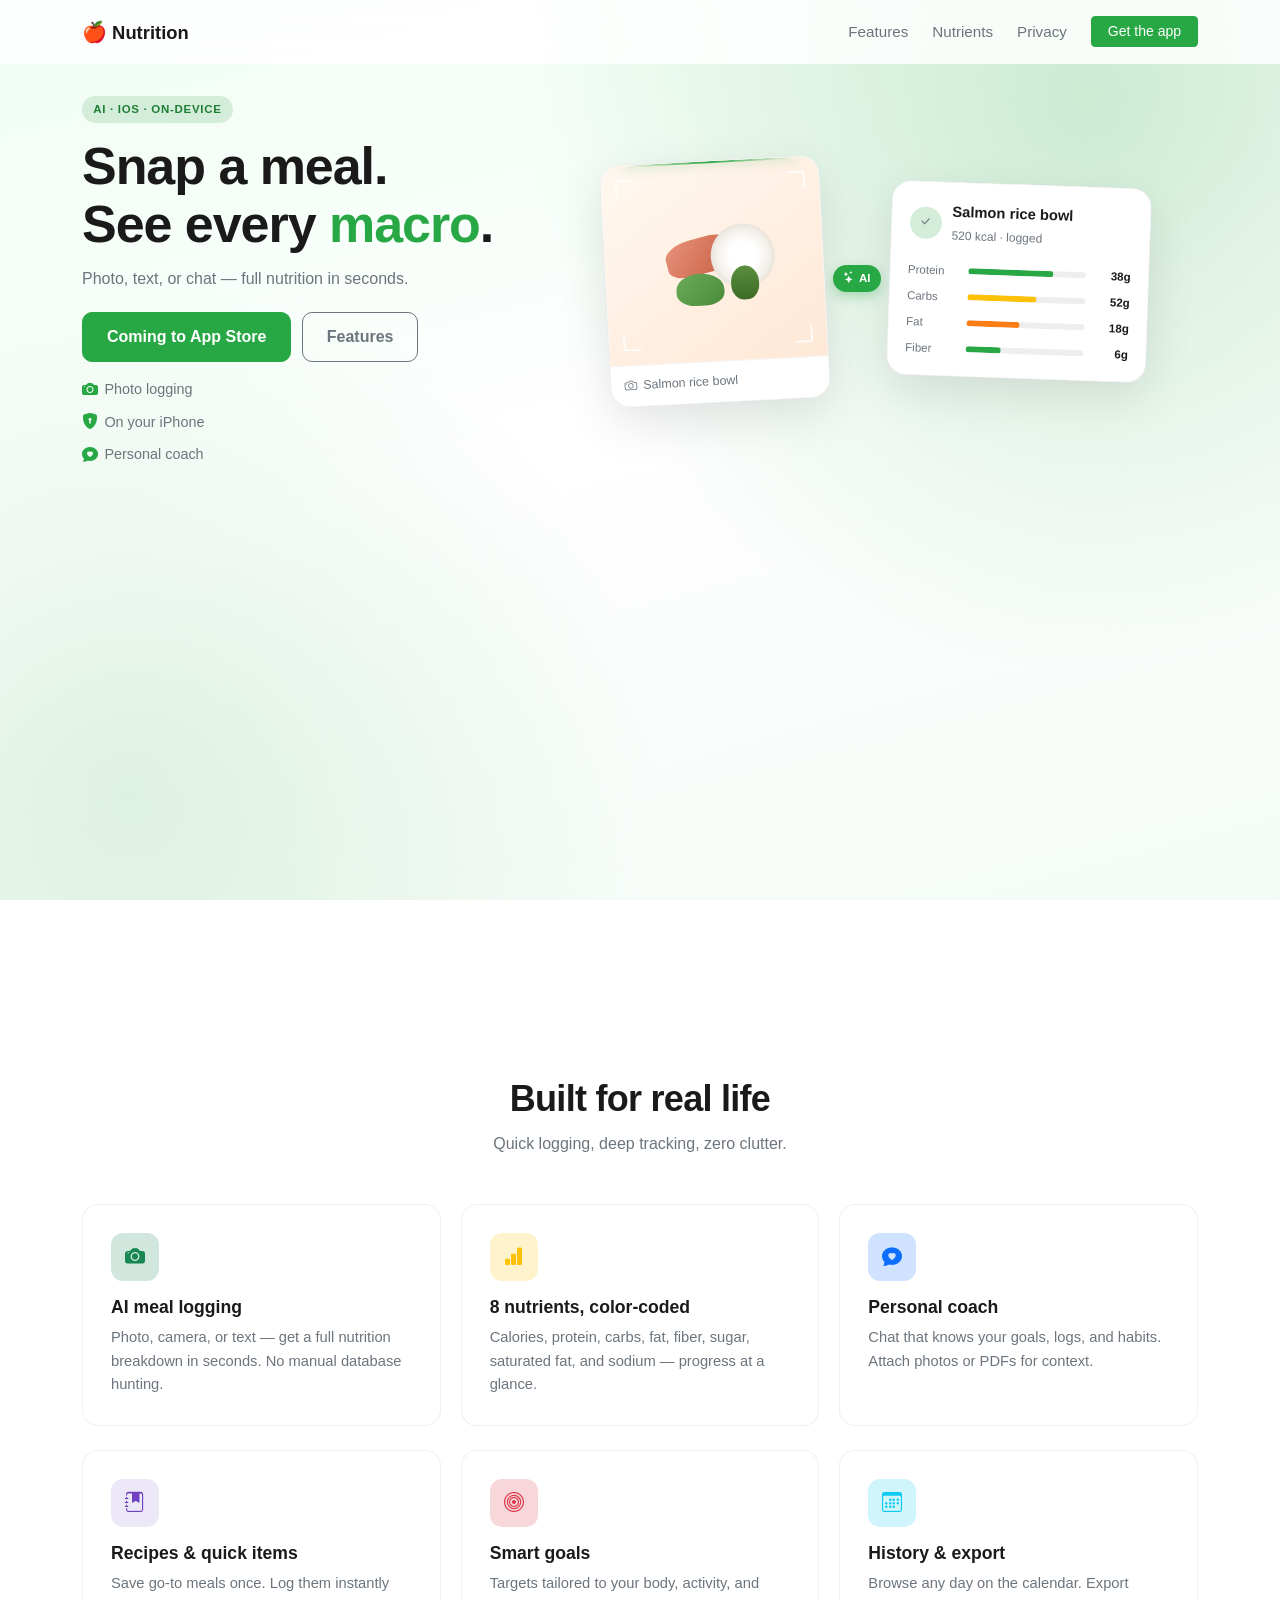
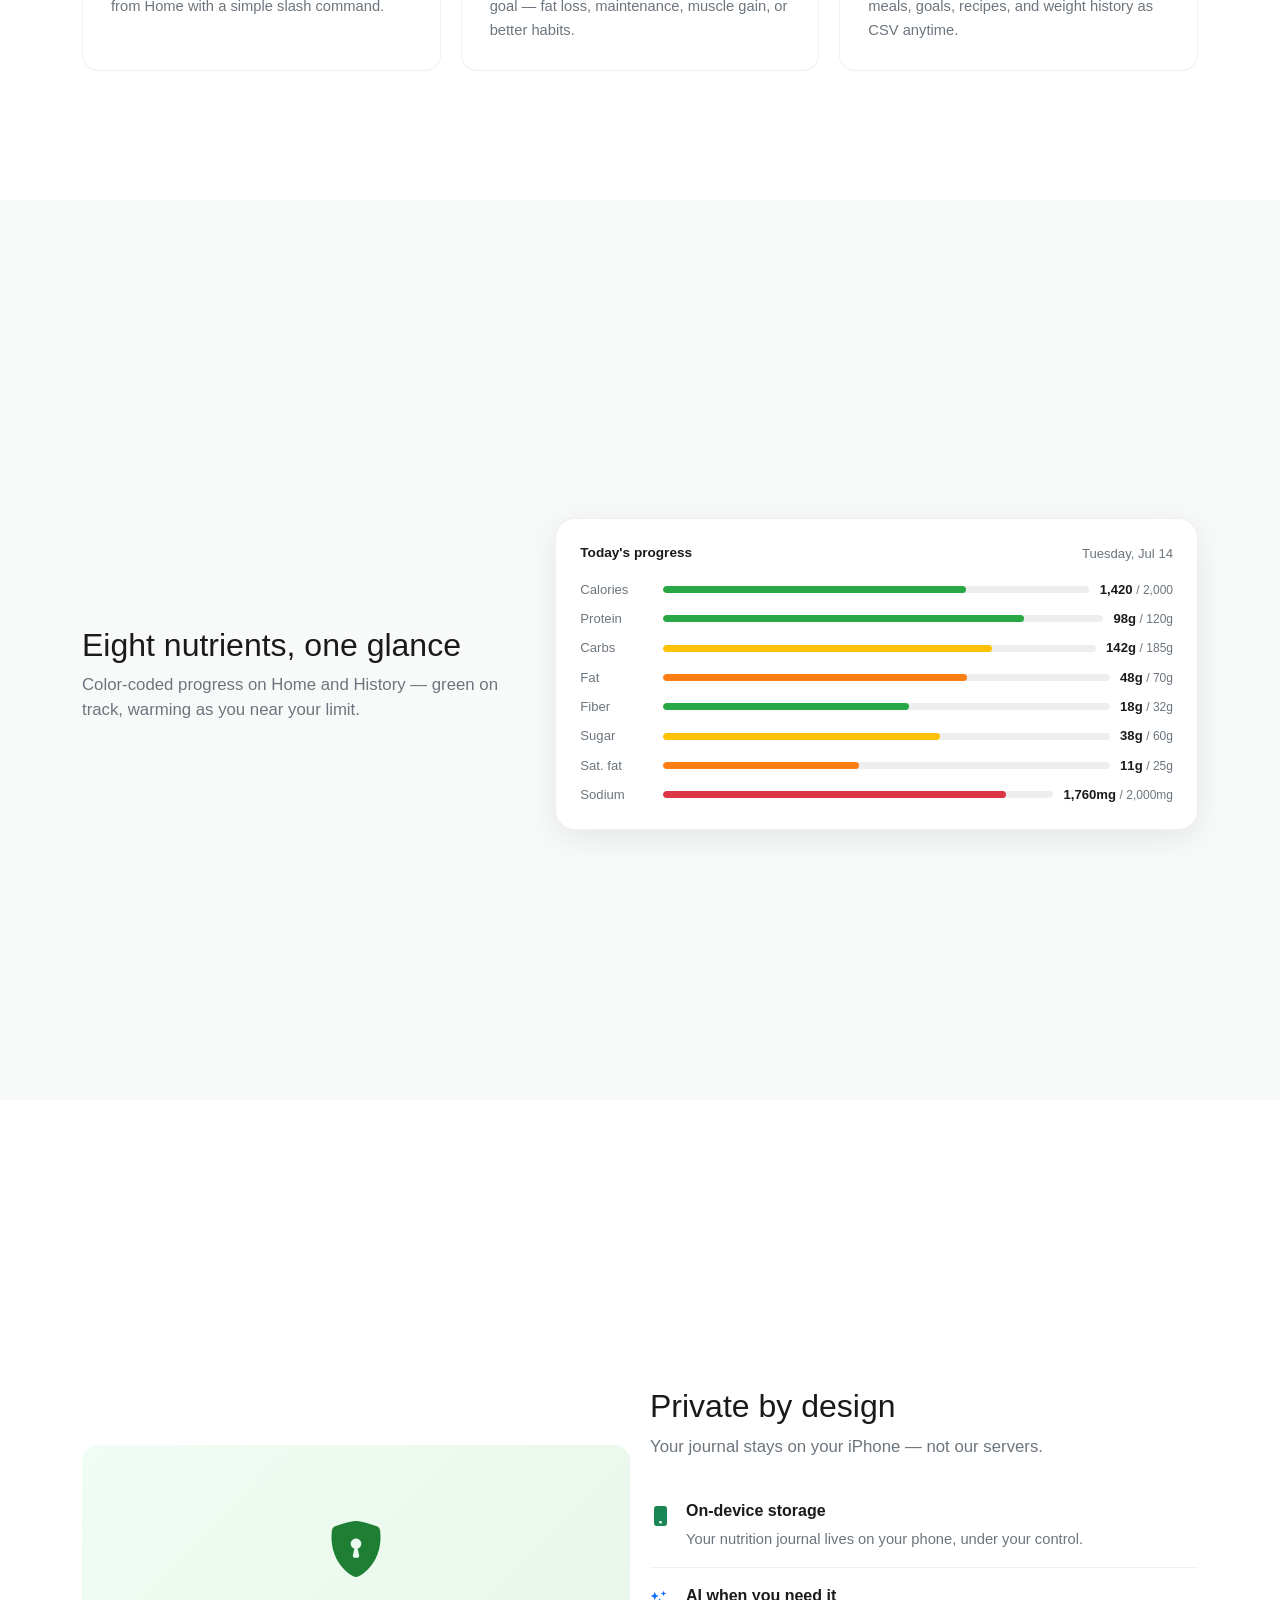
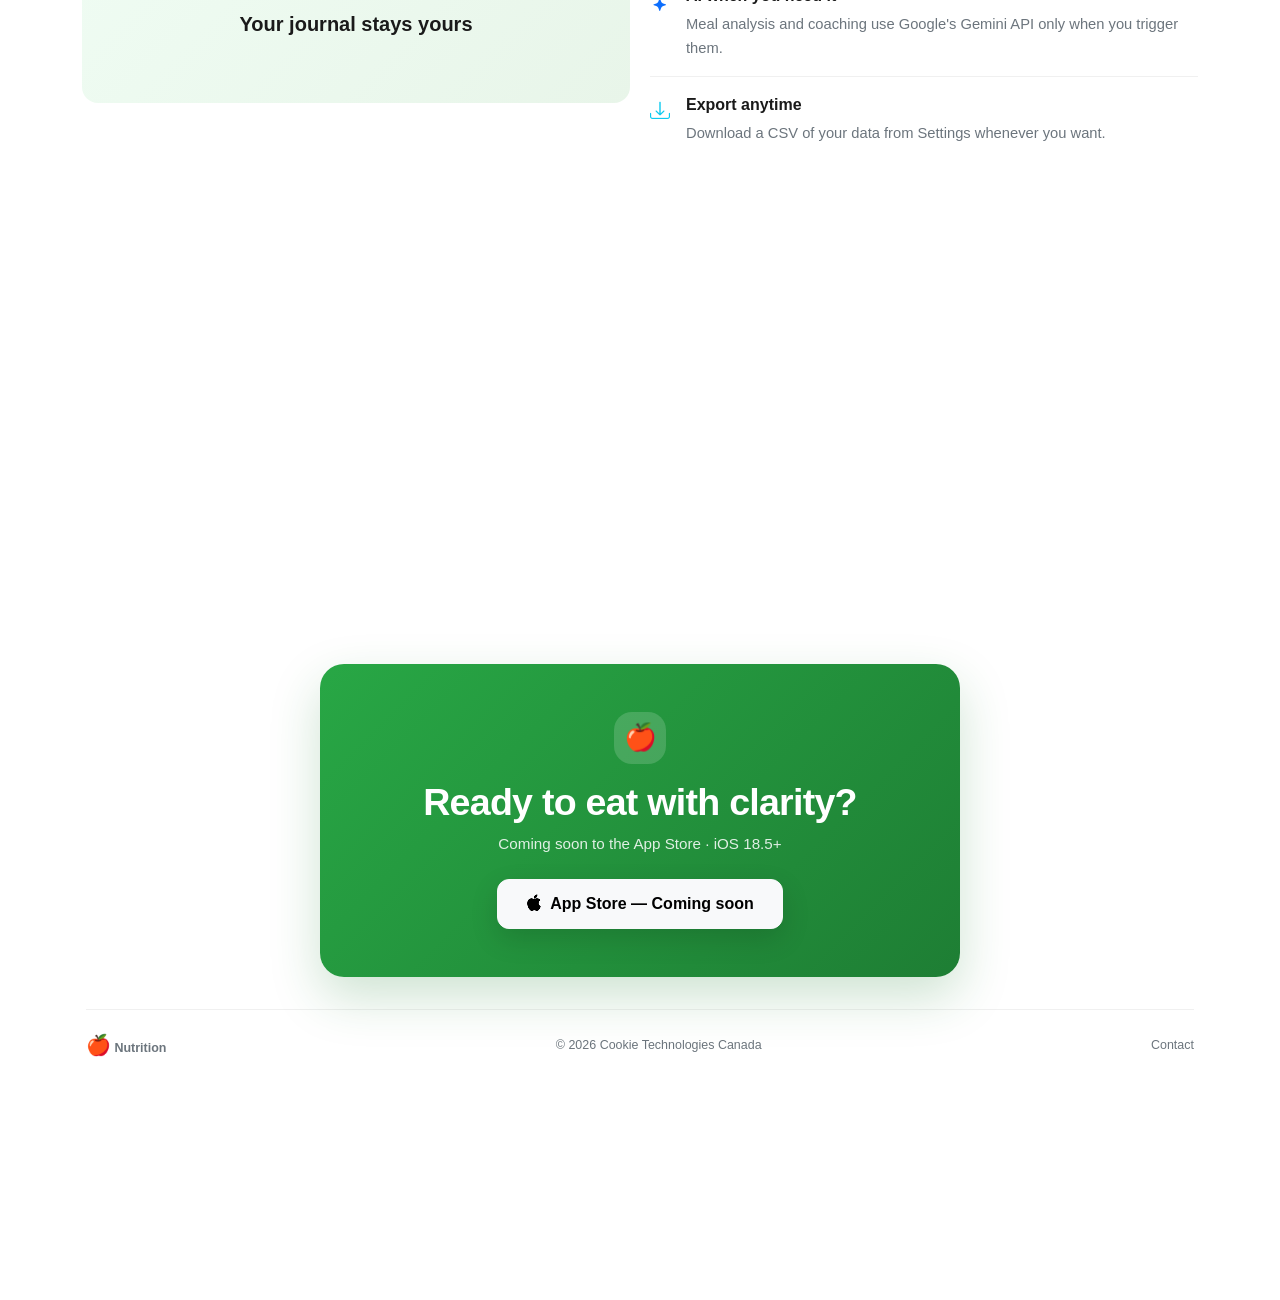
==== index.html @ 5499f4d5 "Full-screen CTA and richer mobile hero preview - End section fills entire viewport with green gradie" ====
<!DOCTYPE html>
<html lang="en">
<head>
  <meta charset="UTF-8">
  <meta name="viewport" content="width=device-width, initial-scale=1.0">
  <meta name="description" content="Nutrition — AI-powered meal logging, smart goals, and a personal coach. Track 8 nutrients. Your data stays on your device.">
  <title>Nutrition — Log smarter. Hit your targets.</title>
  <link href="https://cdn.jsdelivr.net/npm/bootstrap@5.3.3/dist/css/bootstrap.min.css" rel="stylesheet" integrity="sha384-QWTKZyjpPEjISv5WaRU9OFeRpok6YctnYmDr5pNlyT2bRjXh0JMhjY6hW+ALEwIH" crossorigin="anonymous">
  <link href="https://cdn.jsdelivr.net/npm/bootstrap-icons@1.11.3/font/bootstrap-icons.min.css" rel="stylesheet">
  <link rel="stylesheet" href="css/style.css">
</head>
<body>

  <!-- Navbar -->
  <nav class="navbar navbar-expand-lg fixed-top" id="mainNav">
    <div class="container">
      <a class="navbar-brand fw-bold" href="#">
        <span class="brand-icon">🍎</span> Nutrition
      </a>
      <button class="navbar-toggler border-0" type="button" data-bs-toggle="collapse" data-bs-target="#navMenu" aria-controls="navMenu" aria-expanded="false" aria-label="Toggle navigation">
        <span class="navbar-toggler-icon"></span>
      </button>
      <div class="collapse navbar-collapse" id="navMenu">
        <ul class="navbar-nav ms-auto align-items-lg-center gap-lg-2">
          <li class="nav-item"><a class="nav-link" href="#features">Features</a></li>
          <li class="nav-item"><a class="nav-link" href="#nutrients">Nutrients</a></li>
          <li class="nav-item"><a class="nav-link" href="#privacy">Privacy</a></li>
          <li class="nav-item">
            <a class="btn btn-success btn-sm px-3 ms-lg-2" href="#download">Get the app</a>
          </li>
        </ul>
      </div>
    </div>
  </nav>

  <!-- Hero -->
  <header class="hero page-screen" id="top">
    <div class="hero-bg" aria-hidden="true"></div>
    <div class="container hero-shell">
      <div class="row align-items-center g-4 g-lg-5">
        <div class="col-lg-5 hero-copy">
          <p class="hero-badge">AI · iOS · On-device</p>
          <h1 class="hero-title">
            <span class="hero-title-line">Snap a meal.</span>
            <span class="hero-title-line">See every <em>macro</em>.</span>
          </h1>
          <p class="hero-lead">Photo, text, or chat — full nutrition in seconds.</p>
          <div class="hero-actions">
            <a class="btn btn-success btn-hero-primary" href="#download">Coming to App Store</a>
            <a class="btn btn-outline-secondary btn-hero-secondary" href="#features">Features</a>
          </div>
          <ul class="hero-trust list-unstyled mb-0 d-none d-lg-flex">
            <li><i class="bi bi-camera-fill"></i> Photo logging</li>
            <li><i class="bi bi-shield-lock-fill"></i> On your iPhone</li>
            <li><i class="bi bi-chat-heart-fill"></i> Personal coach</li>
          </ul>
        </div>
        <div class="col-lg-7 hero-demo-col">
          <div class="hero-demo" aria-hidden="true">
            <!-- Food photo card -->
            <div class="demo-card demo-photo">
              <div class="demo-photo-inner">
                <div class="demo-food-plate">
                  <span class="food-item food-salmon"></span>
                  <span class="food-item food-rice"></span>
                  <span class="food-item food-greens"></span>
                  <span class="food-item food-avocado"></span>
                </div>
                <div class="demo-scan-line"></div>
                <div class="demo-viewfinder">
                  <span></span><span></span><span></span><span></span>
                </div>
              </div>
              <p class="demo-caption"><i class="bi bi-camera"></i> Salmon rice bowl</p>
            </div>

            <!-- Arrow connector -->
            <div class="demo-connector">
              <div class="demo-connector-line"></div>
              <div class="demo-connector-badge">
                <i class="bi bi-stars"></i> AI
              </div>
            </div>

            <!-- Result card -->
            <div class="demo-card demo-result">
              <div class="demo-result-header">
                <span class="demo-result-check"><i class="bi bi-check-lg"></i></span>
                <div>
                  <strong>Salmon rice bowl</strong>
                  <span>520 kcal · logged</span>
                </div>
              </div>
              <div class="demo-macros">
                <div class="demo-macro">
                  <span class="macro-label">Protein</span>
                  <div class="macro-bar"><div class="macro-fill fill-green" style="width:72%"></div></div>
                  <span class="macro-val">38g</span>
                </div>
                <div class="demo-macro">
                  <span class="macro-label">Carbs</span>
                  <div class="macro-bar"><div class="macro-fill fill-yellow" style="width:58%"></div></div>
                  <span class="macro-val">52g</span>
                </div>
                <div class="demo-macro">
                  <span class="macro-label">Fat</span>
                  <div class="macro-bar"><div class="macro-fill fill-orange" style="width:45%"></div></div>
                  <span class="macro-val">18g</span>
                </div>
                <div class="demo-macro">
                  <span class="macro-label">Fiber</span>
                  <div class="macro-bar"><div class="macro-fill fill-green" style="width:30%"></div></div>
                  <span class="macro-val">6g</span>
                </div>
              </div>
            </div>
          </div>
        </div>
      </div>

      <div class="hero-mobile-preview d-lg-none" aria-hidden="true">
        <div class="hero-preview-card">
          <div class="hero-preview-photo">
            <div class="demo-food-plate">
              <span class="food-item food-salmon"></span>
              <span class="food-item food-rice"></span>
              <span class="food-item food-greens"></span>
              <span class="food-item food-avocado"></span>
            </div>
            <div class="demo-scan-line"></div>
            <div class="demo-viewfinder">
              <span></span><span></span><span></span><span></span>
            </div>
            <span class="hero-preview-chip"><i class="bi bi-stars"></i> AI scan</span>
          </div>
          <div class="hero-preview-body">
            <div class="hero-preview-head">
              <span class="hero-preview-check"><i class="bi bi-check-lg"></i></span>
              <div>
                <strong>Salmon rice bowl</strong>
                <span>520 kcal · logged</span>
              </div>
            </div>
            <div class="hero-preview-macros">
              <div class="hero-preview-macro"><span>Protein</span><div class="macro-bar"><div class="macro-fill fill-green" style="width:72%"></div></div><span>38g</span></div>
              <div class="hero-preview-macro"><span>Carbs</span><div class="macro-bar"><div class="macro-fill fill-yellow" style="width:58%"></div></div><span>52g</span></div>
              <div class="hero-preview-macro"><span>Fat</span><div class="macro-bar"><div class="macro-fill fill-orange" style="width:45%"></div></div><span>18g</span></div>
            </div>
          </div>
        </div>
      </div>
    </div>
  </header>

  <!-- Features -->
  <section class="section page-screen" id="features">
    <div class="container">
      <div class="section-header text-center">
        <h2>Built for real life</h2>
        <p class="text-secondary">Quick logging, deep tracking, zero clutter.</p>
      </div>
      <div class="row g-4">
        <div class="col-md-6 col-lg-4">
          <article class="feature-card h-100">
            <div class="feature-icon bg-success-subtle text-success"><i class="bi bi-camera-fill"></i></div>
            <h3>AI meal logging</h3>
            <p>Photo, camera, or text — get a full nutrition breakdown in seconds. No manual database hunting.</p>
          </article>
        </div>
        <div class="col-md-6 col-lg-4">
          <article class="feature-card h-100">
            <div class="feature-icon bg-warning-subtle text-warning"><i class="bi bi-bar-chart-fill"></i></div>
            <h3>8 nutrients, color-coded</h3>
            <p>Calories, protein, carbs, fat, fiber, sugar, saturated fat, and sodium — progress at a glance.</p>
          </article>
        </div>
        <div class="col-md-6 col-lg-4">
          <article class="feature-card h-100">
            <div class="feature-icon bg-primary-subtle text-primary"><i class="bi bi-chat-heart-fill"></i></div>
            <h3>Personal coach</h3>
            <p>Chat that knows your goals, logs, and habits. Attach photos or PDFs for context.</p>
          </article>
        </div>
        <div class="col-md-6 col-lg-4">
          <article class="feature-card h-100">
            <div class="feature-icon bg-purple-subtle text-purple"><i class="bi bi-journal-bookmark-fill"></i></div>
            <h3>Recipes &amp; quick items</h3>
            <p>Save go-to meals once. Log them instantly from Home with a simple slash command.</p>
          </article>
        </div>
        <div class="col-md-6 col-lg-4">
          <article class="feature-card h-100">
            <div class="feature-icon bg-danger-subtle text-danger"><i class="bi bi-bullseye"></i></div>
            <h3>Smart goals</h3>
            <p>Targets tailored to your body, activity, and goal — fat loss, maintenance, muscle gain, or better habits.</p>
          </article>
        </div>
        <div class="col-md-6 col-lg-4">
          <article class="feature-card h-100">
            <div class="feature-icon bg-info-subtle text-info"><i class="bi bi-calendar3"></i></div>
            <h3>History &amp; export</h3>
            <p>Browse any day on the calendar. Export meals, goals, recipes, and weight history as CSV anytime.</p>
          </article>
        </div>
      </div>
    </div>
  </section>

  <!-- Nutrients dashboard -->
  <section class="section section-alt page-screen" id="nutrients">
    <div class="container">
      <div class="row align-items-center g-5">
        <div class="col-lg-5 nutrients-copy">
          <h2>Eight nutrients, one glance</h2>
          <p class="text-secondary lead-sm mb-0">Color-coded progress on Home and History — green on track, warming as you near your limit.</p>
        </div>
        <div class="col-lg-7">
          <div class="nutrient-dashboard">
            <div class="nutrient-dashboard-header">
              <span>Today's progress</span>
              <span class="nutrient-dashboard-date">Tuesday, Jul 14</span>
            </div>
            <div class="nutrient-rows">
              <div class="nutrient-row">
                <span class="nutrient-name">Calories</span>
                <div class="nutrient-track"><div class="nutrient-fill fill-green" style="width:71%"></div></div>
                <span class="nutrient-nums">1,420 <small>/ 2,000</small></span>
              </div>
              <div class="nutrient-row">
                <span class="nutrient-name">Protein</span>
                <div class="nutrient-track"><div class="nutrient-fill fill-green" style="width:82%"></div></div>
                <span class="nutrient-nums">98g <small>/ 120g</small></span>
              </div>
              <div class="nutrient-row">
                <span class="nutrient-name">Carbs</span>
                <div class="nutrient-track"><div class="nutrient-fill fill-yellow" style="width:76%"></div></div>
                <span class="nutrient-nums">142g <small>/ 185g</small></span>
              </div>
              <div class="nutrient-row">
                <span class="nutrient-name">Fat</span>
                <div class="nutrient-track"><div class="nutrient-fill fill-orange" style="width:68%"></div></div>
                <span class="nutrient-nums">48g <small>/ 70g</small></span>
              </div>
              <div class="nutrient-row">
                <span class="nutrient-name">Fiber</span>
                <div class="nutrient-track"><div class="nutrient-fill fill-green" style="width:55%"></div></div>
                <span class="nutrient-nums">18g <small>/ 32g</small></span>
              </div>
              <div class="nutrient-row">
                <span class="nutrient-name">Sugar</span>
                <div class="nutrient-track"><div class="nutrient-fill fill-yellow" style="width:62%"></div></div>
                <span class="nutrient-nums">38g <small>/ 60g</small></span>
              </div>
              <div class="nutrient-row">
                <span class="nutrient-name">Sat. fat</span>
                <div class="nutrient-track"><div class="nutrient-fill fill-orange" style="width:44%"></div></div>
                <span class="nutrient-nums">11g <small>/ 25g</small></span>
              </div>
              <div class="nutrient-row">
                <span class="nutrient-name">Sodium</span>
                <div class="nutrient-track"><div class="nutrient-fill fill-red" style="width:88%"></div></div>
                <span class="nutrient-nums">1,760mg <small>/ 2,000mg</small></span>
              </div>
            </div>
          </div>
        </div>
      </div>
    </div>
  </section>

  <!-- Privacy -->
  <section class="section page-screen" id="privacy">
    <div class="container">
      <div class="row align-items-center g-5">
        <div class="col-lg-6">
          <div class="privacy-visual">
            <div class="privacy-icon-wrap"><i class="bi bi-shield-lock-fill"></i></div>
            <p class="privacy-tagline">Your journal stays yours</p>
          </div>
        </div>
        <div class="col-lg-6">
          <h2>Private by design</h2>
          <p class="text-secondary lead-sm">Your journal stays on your iPhone — not our servers.</p>
          <ul class="privacy-list">
            <li>
              <i class="bi bi-phone-fill privacy-list-icon text-success"></i>
              <div>
                <strong>On-device storage</strong>
                <span>Your nutrition journal lives on your phone, under your control.</span>
              </div>
            </li>
            <li>
              <i class="bi bi-stars privacy-list-icon text-primary"></i>
              <div>
                <strong>AI when you need it</strong>
                <span>Meal analysis and coaching use Google's Gemini API only when you trigger them.</span>
              </div>
            </li>
            <li>
              <i class="bi bi-download privacy-list-icon text-info"></i>
              <div>
                <strong>Export anytime</strong>
                <span>Download a CSV of your data from Settings whenever you want.</span>
              </div>
            </li>
          </ul>
        </div>
      </div>
    </div>
  </section>

  <!-- Download CTA -->
  <section class="section cta-section page-screen page-screen-end" id="download">
    <div class="container cta-shell">
      <div class="cta-card fade-in">
        <span class="cta-mark">🍎</span>
        <h2>Ready to eat with clarity?</h2>
        <p class="cta-lead mb-0">Coming soon to the App Store · iOS 18.5+</p>
        <a class="btn btn-light app-store-btn" href="#" aria-label="Download on the App Store — coming soon">
          <i class="bi bi-apple me-2"></i>
          App Store — Coming soon
        </a>
      </div>
      <footer class="site-footer cta-footer">
        <div class="footer-inner">
          <span class="footer-brand"><span class="brand-icon">🍎</span> Nutrition</span>
          <span class="footer-copy">© 2026 Cookie Technologies Canada</span>
          <a class="footer-contact" href="mailto:cookietechnologiescanada@gmail.com">Contact</a>
        </div>
      </footer>
    </div>
  </section>

  <script src="https://cdn.jsdelivr.net/npm/bootstrap@5.3.3/dist/js/bootstrap.bundle.min.js" integrity="sha384-YvpcrYf0tY3lHB60NNkmXc5s9fDVZLESaAA55NDzOxhy9GkcIdslK1eN7N6jIeHz" crossorigin="anonymous"></script>
  <script src="js/main.js"></script>
</body>
</html>
---- css/style.css ----
/* Nutrition landing page */

:root {
  --accent: #28a745;
  --accent-dark: #1e7e34;
  --accent-light: #d4edda;
  --text: #1a1a1a;
  --text-muted: #6c757d;
  --bg: #ffffff;
  --bg-alt: #f8faf9;
  --card-shadow: 0 8px 32px rgba(0, 0, 0, 0.08);
  --radius: 16px;
  --purple: #6f42c1;
  --green: #28a745;
  --yellow: #ffc107;
  --orange: #fd7e14;
  --red: #dc3545;
}

* {
  scroll-behavior: smooth;
}

html {
  overflow-x: clip;
  scroll-snap-type: y proximity;
}

body {
  font-family: -apple-system, BlinkMacSystemFont, "Segoe UI", Roboto, "Helvetica Neue", Arial, sans-serif;
  color: var(--text);
  background: var(--bg);
  overflow-x: clip;
  max-width: 100%;
}

.text-purple { color: var(--purple) !important; }
.bg-purple-subtle { background-color: rgba(111, 66, 193, 0.12) !important; }

/* Navbar */
#mainNav {
  background: rgba(255, 255, 255, 0.85);
  backdrop-filter: blur(12px);
  -webkit-backdrop-filter: blur(12px);
  transition: box-shadow 0.3s ease, background 0.3s ease;
  padding-top: 0.75rem;
  padding-bottom: 0.75rem;
}

#mainNav.scrolled {
  box-shadow: 0 2px 20px rgba(0, 0, 0, 0.06);
  background: rgba(255, 255, 255, 0.95);
}

.navbar-brand {
  font-size: 1.15rem;
  color: var(--text) !important;
}

.brand-icon {
  font-size: 1.25rem;
}

.nav-link {
  color: var(--text-muted) !important;
  font-weight: 500;
  font-size: 0.95rem;
  transition: color 0.2s;
}

.nav-link:hover {
  color: var(--accent) !important;
}

.btn-success {
  background-color: var(--accent);
  border-color: var(--accent);
}

.row {
  --bs-gutter-x: 1.25rem;
}

.btn-success:hover,
.btn-success:focus {
  background-color: var(--accent-dark);
  border-color: var(--accent-dark);
}

/* Full-page sections */
.page-screen {
  min-height: 100svh;
  min-height: 100dvh;
  display: flex;
  flex-direction: column;
  justify-content: center;
  padding: 5rem 0 2.5rem;
  box-sizing: border-box;
  scroll-snap-align: start;
  scroll-snap-stop: normal;
}

.page-screen > .container,
.page-screen > .hero-shell,
.page-screen > .cta-shell {
  width: 100%;
}

.page-screen-end {
  justify-content: stretch;
  padding: 0;
  background: linear-gradient(160deg, #2ecc71 0%, var(--accent) 42%, var(--accent-dark) 100%);
  color: #fff;
}

.cta-shell {
  flex: 1;
  display: flex;
  flex-direction: column;
  justify-content: center;
  align-items: center;
  min-height: 100svh;
  min-height: 100dvh;
  padding: 5.5rem 1rem 1.25rem;
  box-sizing: border-box;
}

/* Hero */
.hero {
  position: relative;
  overflow: hidden;
  isolation: isolate;
}

.hero-bg {
  position: absolute;
  inset: 0;
  background:
    radial-gradient(circle at 85% 12%, rgba(40, 167, 69, 0.22) 0%, transparent 42%),
    radial-gradient(circle at 10% 88%, rgba(40, 167, 69, 0.14) 0%, transparent 38%),
    linear-gradient(165deg, #effdf3 0%, #ffffff 48%, #f4fbf6 100%);
  z-index: 0;
}

.hero-shell {
  position: relative;
  z-index: 1;
  display: flex;
  flex-direction: column;
  justify-content: center;
  flex: 1;
  min-height: calc(100svh - 5rem);
}

.hero-copy {
  position: relative;
  z-index: 1;
}

.hero-badge {
  display: inline-block;
  font-size: 0.72rem;
  font-weight: 600;
  letter-spacing: 0.06em;
  text-transform: uppercase;
  color: var(--accent-dark);
  background: var(--accent-light);
  padding: 0.3rem 0.7rem;
  border-radius: 999px;
  margin-bottom: 0.85rem;
}

.hero-title {
  font-size: clamp(2rem, 5vw, 3.25rem);
  font-weight: 800;
  line-height: 1.12;
  letter-spacing: -0.02em;
  margin-bottom: 0.85rem;
}

.hero-title-line {
  display: inline;
}

.hero-lead {
  font-size: 1rem;
  color: var(--text-muted);
  line-height: 1.55;
  max-width: 480px;
  margin-bottom: 0;
}

.hero-actions {
  display: flex;
  flex-wrap: wrap;
  gap: 0.65rem;
  margin-top: 1.25rem;
}

.btn-hero-primary,
.btn-hero-secondary {
  font-size: 0.95rem;
  font-weight: 600;
  padding: 0.65rem 1.25rem;
  border-radius: 10px;
}

.hero-trust {
  display: flex;
  flex-wrap: wrap;
  gap: 0.5rem 1rem;
  margin-top: 1rem;
}

.hero-trust li {
  font-size: 0.82rem;
  color: var(--text-muted);
  display: flex;
  align-items: center;
  gap: 0.4rem;
}

.hero-trust i {
  color: var(--accent);
  font-size: 1rem;
}

.hero-title em {
  font-style: normal;
  color: var(--accent);
}

.hero-mobile-preview {
  margin-top: 1.35rem;
  position: relative;
}

.hero-preview-card {
  background: #fff;
  border-radius: 22px;
  overflow: hidden;
  box-shadow:
    0 24px 60px rgba(16, 72, 36, 0.16),
    0 0 0 1px rgba(0, 0, 0, 0.04);
  transform: rotate(-1.5deg);
  animation: heroCardFloat 5s ease-in-out infinite;
}

.hero-preview-photo {
  position: relative;
  height: 148px;
  background: linear-gradient(145deg, #fff8f0, #ffe8d6);
  overflow: hidden;
}

.hero-preview-photo .demo-food-plate {
  transform: scale(0.92);
}

.hero-preview-chip {
  position: absolute;
  top: 0.75rem;
  right: 0.75rem;
  display: inline-flex;
  align-items: center;
  gap: 0.3rem;
  padding: 0.28rem 0.6rem;
  border-radius: 999px;
  background: rgba(255, 255, 255, 0.92);
  color: var(--accent-dark);
  font-size: 0.68rem;
  font-weight: 700;
  box-shadow: 0 4px 14px rgba(0, 0, 0, 0.08);
}

.hero-preview-body {
  padding: 0.95rem 1rem 1.05rem;
}

.hero-preview-head {
  display: flex;
  align-items: center;
  gap: 0.65rem;
  margin-bottom: 0.75rem;
}

.hero-preview-check {
  width: 30px;
  height: 30px;
  border-radius: 50%;
  background: var(--accent-light);
  color: var(--accent-dark);
  display: flex;
  align-items: center;
  justify-content: center;
  flex-shrink: 0;
}

.hero-preview-head strong {
  display: block;
  font-size: 0.92rem;
}

.hero-preview-head span {
  font-size: 0.72rem;
  color: var(--text-muted);
}

.hero-preview-macros {
  display: flex;
  flex-direction: column;
  gap: 0.45rem;
}

.hero-preview-macro {
  display: grid;
  grid-template-columns: 46px 1fr 32px;
  align-items: center;
  gap: 0.45rem;
  font-size: 0.68rem;
  color: var(--text-muted);
}

.hero-preview-macro span:last-child {
  font-weight: 700;
  color: var(--text);
  text-align: right;
}

@keyframes heroCardFloat {
  0%, 100% { transform: rotate(-1.5deg) translateY(0); }
  50% { transform: rotate(-1.5deg) translateY(-8px); }
}

/* Hero demo — photo → AI → result */
.hero-demo-col {
  min-width: 0;
}

.hero-demo {
  display: flex;
  align-items: center;
  justify-content: center;
  gap: 0;
  padding: 1rem 0;
  position: relative;
  max-width: 100%;
}

.demo-card {
  background: #fff;
  border-radius: 20px;
  box-shadow: 0 16px 48px rgba(0, 0, 0, 0.1);
  border: 1px solid rgba(0, 0, 0, 0.06);
}

.demo-photo {
  width: 220px;
  flex-shrink: 0;
  overflow: hidden;
  transform: rotate(-3deg);
  z-index: 1;
}

.demo-photo-inner {
  position: relative;
  height: 200px;
  background: linear-gradient(145deg, #fff8f0, #ffe8d6);
  overflow: hidden;
}

.demo-food-plate {
  position: absolute;
  inset: 0;
  display: flex;
  align-items: center;
  justify-content: center;
}

.food-item {
  position: absolute;
  border-radius: 50%;
}

.food-salmon {
  width: 72px;
  height: 36px;
  background: linear-gradient(135deg, #e8927c, #c45c3e);
  border-radius: 40% 40% 30% 30%;
  top: 38%;
  left: 28%;
  transform: rotate(-12deg);
}

.food-rice {
  width: 64px;
  height: 64px;
  background: radial-gradient(circle, #fff 30%, #f0ebe3 70%);
  top: 32%;
  right: 22%;
  box-shadow: inset 0 0 8px rgba(0,0,0,0.06);
}

.food-greens {
  width: 48px;
  height: 32px;
  background: linear-gradient(135deg, #6aab5a, #4a8c3a);
  border-radius: 50% 50% 40% 40%;
  bottom: 28%;
  left: 32%;
}

.food-avocado {
  width: 28px;
  height: 34px;
  background: linear-gradient(180deg, #5a8f3c, #3d6b28);
  border-radius: 50% 50% 45% 45%;
  bottom: 30%;
  right: 30%;
}

.demo-viewfinder span {
  position: absolute;
  width: 18px;
  height: 18px;
  border-color: rgba(255, 255, 255, 0.85);
  border-style: solid;
}

.demo-viewfinder span:nth-child(1) { top: 14px; left: 14px; border-width: 2px 0 0 2px; border-radius: 4px 0 0 0; }
.demo-viewfinder span:nth-child(2) { top: 14px; right: 14px; border-width: 2px 2px 0 0; border-radius: 0 4px 0 0; }
.demo-viewfinder span:nth-child(3) { bottom: 14px; left: 14px; border-width: 0 0 2px 2px; border-radius: 0 0 0 4px; }
.demo-viewfinder span:nth-child(4) { bottom: 14px; right: 14px; border-width: 0 2px 2px 0; border-radius: 0 0 4px 0; }

.demo-scan-line {
  position: absolute;
  left: 10%;
  right: 10%;
  height: 2px;
  background: linear-gradient(90deg, transparent, var(--accent), transparent);
  box-shadow: 0 0 12px rgba(40, 167, 69, 0.6);
  animation: scan 2.8s ease-in-out infinite;
  z-index: 2;
}

@keyframes scan {
  0%, 100% { top: 20%; opacity: 0.4; }
  50% { top: 75%; opacity: 1; }
}

.demo-caption {
  font-size: 0.78rem;
  color: var(--text-muted);
  padding: 0.65rem 0.85rem;
  margin: 0;
  display: flex;
  align-items: center;
  gap: 0.4rem;
  border-top: 1px solid rgba(0, 0, 0, 0.05);
}

.demo-connector {
  display: flex;
  flex-direction: column;
  align-items: center;
  padding: 0 0.5rem;
  z-index: 2;
}

.demo-connector-line {
  width: 32px;
  height: 2px;
  background: linear-gradient(90deg, var(--accent-light), var(--accent), var(--accent-light));
}

.demo-connector-badge {
  background: var(--accent);
  color: #fff;
  font-size: 0.72rem;
  font-weight: 700;
  padding: 0.3rem 0.65rem;
  border-radius: 999px;
  margin-top: -0.55rem;
  display: flex;
  align-items: center;
  gap: 0.25rem;
  box-shadow: 0 4px 12px rgba(40, 167, 69, 0.35);
}

.demo-result {
  width: 260px;
  flex-shrink: 0;
  padding: 1.1rem;
  transform: rotate(2deg);
  z-index: 1;
}

.demo-result-header {
  display: flex;
  align-items: center;
  gap: 0.65rem;
  margin-bottom: 1rem;
}

.demo-result-check {
  width: 32px;
  height: 32px;
  border-radius: 50%;
  background: var(--accent-light);
  color: var(--accent-dark);
  display: flex;
  align-items: center;
  justify-content: center;
  font-size: 1rem;
  flex-shrink: 0;
}

.demo-result-header strong {
  display: block;
  font-size: 0.92rem;
}

.demo-result-header span {
  font-size: 0.75rem;
  color: var(--text-muted);
}

.demo-macros {
  display: flex;
  flex-direction: column;
  gap: 0.55rem;
}

.demo-macro {
  display: grid;
  grid-template-columns: 52px 1fr 36px;
  align-items: center;
  gap: 0.5rem;
}

.macro-label {
  font-size: 0.72rem;
  color: var(--text-muted);
}

.macro-bar {
  height: 6px;
  background: #eee;
  border-radius: 999px;
  overflow: hidden;
}

.macro-fill {
  height: 100%;
  border-radius: 999px;
}

.macro-val {
  font-size: 0.72rem;
  font-weight: 600;
  text-align: right;
}

.fill-green { background: var(--green); }
.fill-yellow { background: var(--yellow); }
.fill-orange { background: var(--orange); }
.fill-red { background: var(--red); }

/* Sections */
.section {
  padding: 0;
}

.section-alt {
  background: var(--bg-alt);
}

.section-header {
  max-width: 600px;
  margin: 0 auto 3rem;
}

.section-header h2 {
  font-size: clamp(1.75rem, 3.5vw, 2.25rem);
  font-weight: 800;
  letter-spacing: -0.02em;
  margin-bottom: 0.75rem;
}

.lead-sm {
  font-size: 1.05rem;
}

/* Feature cards */
.feature-card {
  background: #fff;
  border-radius: var(--radius);
  padding: 1.75rem;
  border: 1px solid rgba(0, 0, 0, 0.06);
  transition: transform 0.25s ease, box-shadow 0.25s ease;
}

.feature-card:hover {
  transform: translateY(-4px);
  box-shadow: var(--card-shadow);
}

.feature-icon {
  width: 48px;
  height: 48px;
  border-radius: 12px;
  display: flex;
  align-items: center;
  justify-content: center;
  font-size: 1.25rem;
  margin-bottom: 1rem;
}

.feature-card h3 {
  font-size: 1.1rem;
  font-weight: 700;
  margin-bottom: 0.5rem;
}

.feature-card p {
  font-size: 0.92rem;
  color: var(--text-muted);
  margin-bottom: 0;
  line-height: 1.6;
}

/* Nutrient dashboard */
.nutrient-dashboard {
  background: #fff;
  border-radius: 16px;
  padding: 1rem 1.1rem;
  border: 1px solid rgba(0, 0, 0, 0.06);
  box-shadow: var(--card-shadow);
}

.nutrient-dashboard-header {
  display: flex;
  justify-content: space-between;
  align-items: center;
  margin-bottom: 0.65rem;
  font-size: 0.78rem;
  font-weight: 600;
}

.nutrient-dashboard-date {
  color: var(--text-muted);
  font-weight: 500;
  font-size: 0.72rem;
}

.nutrient-rows {
  display: flex;
  flex-direction: column;
  gap: 0.35rem;
}

.nutrient-row {
  display: grid;
  grid-template-columns: 58px minmax(0, 1fr) auto;
  align-items: center;
  gap: 0.45rem;
}

.nutrient-name {
  font-size: 0.72rem;
  font-weight: 500;
  color: var(--text-muted);
}

.nutrient-track {
  height: 5px;
  background: #eee;
  border-radius: 999px;
  overflow: hidden;
  min-width: 0;
}

.nutrient-fill {
  height: 100%;
  border-radius: 999px;
  transition: width 1s ease;
}

.nutrient-nums {
  font-size: 0.68rem;
  font-weight: 600;
  white-space: nowrap;
  text-align: right;
  line-height: 1.2;
}

.nutrient-nums small {
  font-weight: 400;
  color: var(--text-muted);
  font-size: 0.62rem;
}

/* Privacy */
.privacy-visual {
  background: linear-gradient(135deg, #f0fdf4, #e8f5e9);
  border-radius: var(--radius);
  padding: 4rem 2rem;
  text-align: center;
}

.privacy-icon-wrap {
  font-size: 3.5rem;
  color: var(--accent-dark);
  margin-bottom: 1rem;
}

.privacy-tagline {
  font-size: 1.25rem;
  font-weight: 700;
  margin-bottom: 0;
}

.privacy-list {
  list-style: none;
  padding: 0;
  margin: 1.5rem 0 0;
}

.privacy-list li {
  display: flex;
  gap: 1rem;
  padding: 1rem 0;
  border-bottom: 1px solid rgba(0, 0, 0, 0.06);
  align-items: flex-start;
}

.privacy-list li:last-child {
  border-bottom: none;
}

.privacy-list-icon {
  font-size: 1.25rem;
  margin-top: 0.15rem;
  flex-shrink: 0;
}

.privacy-list strong {
  display: block;
  font-size: 1rem;
  margin-bottom: 0.25rem;
}

.privacy-list span {
  font-size: 0.92rem;
  color: var(--text-muted);
}

/* CTA */
.cta-section {
  padding: 0;
}

.cta-card {
  width: 100%;
  max-width: 520px;
  margin: 0 auto;
  text-align: center;
  background: transparent;
  color: inherit;
  border-radius: 0;
  padding: 0;
  box-shadow: none;
}

.cta-mark {
  display: inline-flex;
  width: 3.25rem;
  height: 3.25rem;
  align-items: center;
  justify-content: center;
  font-size: 1.65rem;
  border-radius: 18px;
  background: rgba(255, 255, 255, 0.16);
  margin-bottom: 1rem;
}

.cta-card h2 {
  font-weight: 800;
  font-size: clamp(1.75rem, 6vw, 2.35rem);
  margin-bottom: 0.5rem;
  letter-spacing: -0.02em;
}

.cta-lead {
  font-size: 0.95rem;
  color: rgba(255, 255, 255, 0.86);
  margin-bottom: 1.35rem !important;
}

.app-store-btn {
  font-weight: 700;
  font-size: 0.95rem;
  display: inline-flex;
  align-items: center;
  padding: 0.75rem 1.5rem;
  border-radius: 12px;
  box-shadow: 0 10px 28px rgba(0, 0, 0, 0.14);
}

.cta-footer {
  width: 100%;
  max-width: 520px;
  margin: auto auto 0;
  padding: 1.25rem 0 0.35rem;
  border-top: 1px solid rgba(255, 255, 255, 0.18);
  background: transparent;
}

.cta-footer .footer-brand,
.cta-footer .footer-copy,
.cta-footer .footer-contact {
  color: rgba(255, 255, 255, 0.78);
  font-size: 0.78rem;
}

.cta-footer .footer-contact:hover {
  color: #fff;
}

/* Footer (legacy fallback) */
.site-footer {
  padding: 1.25rem 0 1.5rem;
  border-top: 1px solid rgba(0, 0, 0, 0.06);
}

.footer-inner {
  display: flex;
  flex-wrap: wrap;
  justify-content: center;
  align-items: center;
  gap: 0.5rem 1rem;
  text-align: center;
}

.footer-brand {
  font-weight: 700;
  font-size: 0.95rem;
}

.footer-contact {
  color: var(--text-muted);
  text-decoration: none;
}

.footer-contact:hover {
  color: var(--accent);
}

/* Animations */
.fade-in {
  opacity: 0;
  transform: translateY(24px);
  transition: opacity 0.6s ease, transform 0.6s ease;
}

.fade-in.visible {
  opacity: 1;
  transform: translateY(0);
}

.hero-demo .demo-result {
  animation: floatResult 4s ease-in-out infinite;
}

@keyframes floatResult {
  0%, 100% { transform: rotate(2deg) translateY(0); }
  50% { transform: rotate(2deg) translateY(-6px); }
}

.hero-demo .demo-photo {
  animation: floatPhoto 4s ease-in-out infinite;
  animation-delay: -2s;
}

@keyframes floatPhoto {
  0%, 100% { transform: rotate(-3deg) translateY(0); }
  50% { transform: rotate(-3deg) translateY(-6px); }
}

/* Responsive */
@media (max-width: 991.98px) {
  .page-screen {
    min-height: 100svh;
    min-height: 100dvh;
    padding: 0;
  }

  .hero-shell {
    min-height: 100svh;
    min-height: 100dvh;
    padding: 5rem 0 1.5rem;
    justify-content: space-between;
  }

  .hero-copy {
    text-align: left;
  }

  .hero-title {
    font-size: clamp(2rem, 9vw, 2.6rem);
  }

  .hero-lead {
    max-width: none;
    font-size: 0.95rem;
  }

  .hero-demo-col {
    display: none;
  }

  .hero-actions {
    margin-top: 1rem;
  }

  .btn-hero-primary,
  .btn-hero-secondary {
    flex: 1 1 calc(50% - 0.35rem);
    min-width: 0;
    justify-content: center;
  }

  .hero-trust {
    margin-top: 0.85rem;
  }

  .section.page-screen > .container {
    padding-top: 4.75rem;
    padding-bottom: 2rem;
  }

  .section-header {
    margin-bottom: 1.75rem;
  }

  .section-header h2 {
    font-size: 1.45rem;
    margin-bottom: 0.35rem;
  }

  .section-header p {
    font-size: 0.9rem;
    margin-bottom: 0;
  }

  #nutrients .row {
    --bs-gutter-y: 1.25rem;
  }

  .nutrients-copy h2 {
    font-size: 1.35rem;
    margin-bottom: 0.35rem;
  }

  .nutrients-copy .lead-sm {
    font-size: 0.9rem;
  }

  .feature-card {
    padding: 1.25rem;
  }

  .feature-card h3 {
    font-size: 1rem;
  }

  .feature-card p {
    font-size: 0.85rem;
  }

  .privacy-visual {
    padding: 2rem 1.25rem;
  }

  .privacy-icon-wrap {
    font-size: 2.5rem;
    margin-bottom: 0.5rem;
  }

  .privacy-tagline {
    font-size: 1rem;
  }

  .privacy-list li {
    padding: 0.65rem 0;
  }

  .privacy-list strong {
    font-size: 0.92rem;
  }

  .privacy-list span {
    font-size: 0.82rem;
  }

}

@media (min-width: 992px) {
  .page-screen {
    padding: 6rem 0 3rem;
  }

  .hero-shell {
    display: block;
    min-height: auto;
  }

  .cta-section.page-screen-end {
    background: var(--bg);
    color: var(--text);
  }

  .cta-shell {
    min-height: auto;
    padding: 0 1rem;
  }

  .cta-card {
    background: linear-gradient(135deg, var(--accent) 0%, var(--accent-dark) 100%);
    color: #fff;
    border-radius: 24px;
    padding: 3rem 2rem;
    max-width: 640px;
    box-shadow: 0 20px 50px rgba(30, 126, 52, 0.22);
  }

  .cta-mark {
    background: rgba(255, 255, 255, 0.16);
  }

  .cta-footer {
    max-width: none;
    margin-top: 2rem;
    border-top-color: rgba(0, 0, 0, 0.06);
  }

  .cta-footer .footer-brand,
  .cta-footer .footer-copy,
  .cta-footer .footer-contact {
    color: var(--text-muted);
  }

  .cta-footer .footer-contact:hover {
    color: var(--accent);
  }

  .hero-trust {
    flex-direction: column;
    gap: 0.55rem;
  }

  .hero-trust li {
    font-size: 0.9rem;
  }

  .btn-hero-primary,
  .btn-hero-secondary {
    font-size: 1rem;
    padding: 0.75rem 1.5rem;
  }

  .hero-title-line {
    display: block;
  }

  .nutrient-dashboard {
    padding: 1.5rem;
    border-radius: 20px;
  }

  .nutrient-dashboard-header {
    margin-bottom: 1rem;
    font-size: 0.85rem;
  }

  .nutrient-dashboard-date {
    font-size: 0.82rem;
  }

  .nutrient-rows {
    gap: 0.6rem;
  }

  .nutrient-row {
    grid-template-columns: 72px minmax(0, 1fr) auto;
    gap: 0.65rem;
  }

  .nutrient-name {
    font-size: 0.82rem;
  }

  .nutrient-track {
    height: 7px;
  }

  .nutrient-nums {
    font-size: 0.82rem;
  }

  .nutrient-nums small {
    font-size: 0.75rem;
  }

  .cta-card {
    padding: 3rem 2rem;
    border-radius: 24px;
    max-width: 640px;
  }

  .cta-lead {
    margin-bottom: 1.5rem !important;
  }

  .app-store-btn {
    font-size: 1rem;
    padding: 0.75rem 1.75rem;
  }

  .footer-inner {
    justify-content: space-between;
    text-align: left;
  }
}

@media (max-width: 575.98px) {
  .hero-shell {
    padding-top: 4.5rem;
  }

  .hero-title {
    font-size: 2rem;
  }

  .hero-lead {
    font-size: 0.92rem;
  }

  .hero-actions {
    flex-direction: column;
  }

  .btn-hero-primary,
  .btn-hero-secondary {
    flex: 1 1 auto;
    width: 100%;
  }

  .hero-preview-photo {
    height: 132px;
  }

  .cta-shell {
    padding-top: 5rem;
    padding-bottom: max(1rem, env(safe-area-inset-bottom));
  }

  .cta-card h2 {
    font-size: 1.85rem;
  }

  .nutrient-row {
    grid-template-columns: 50px minmax(0, 1fr) auto;
    gap: 0.35rem;
  }

  .nutrient-name {
    font-size: 0.68rem;
  }

  .nutrient-nums {
    font-size: 0.64rem;
  }
}
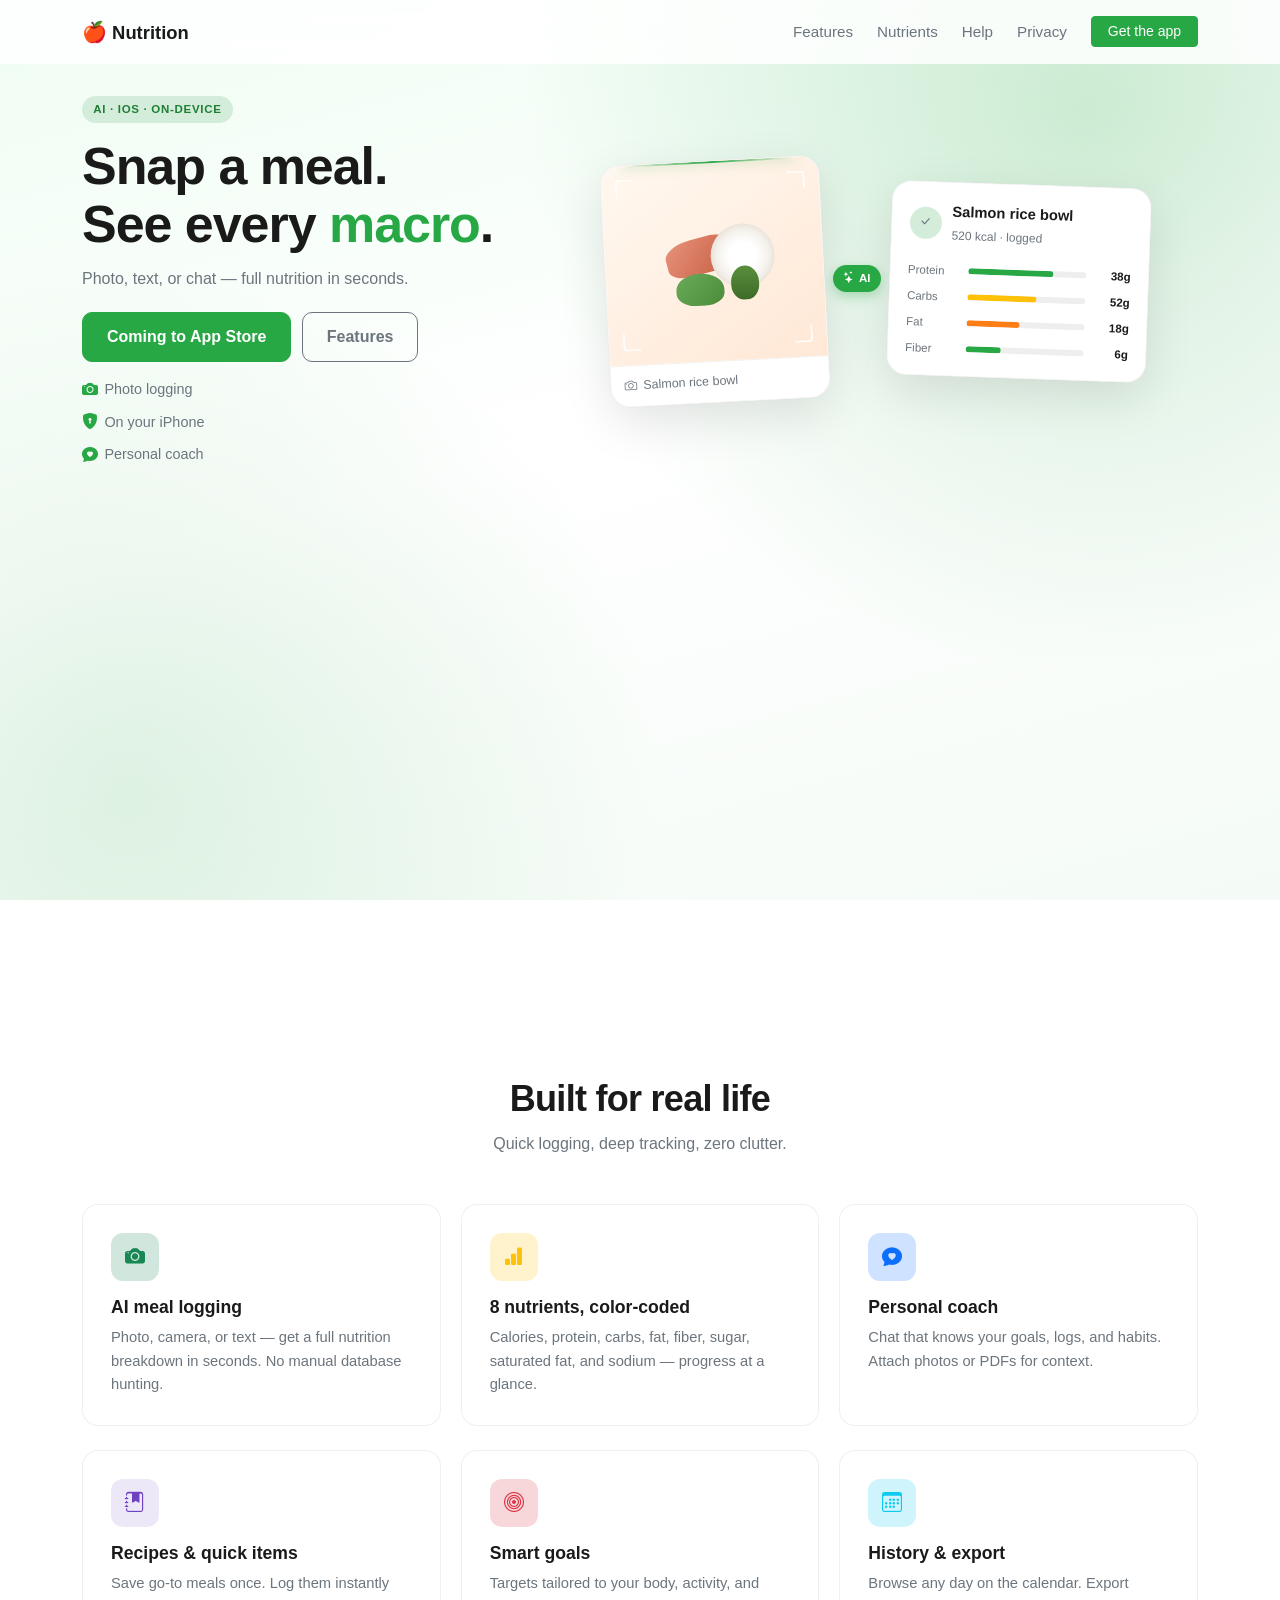
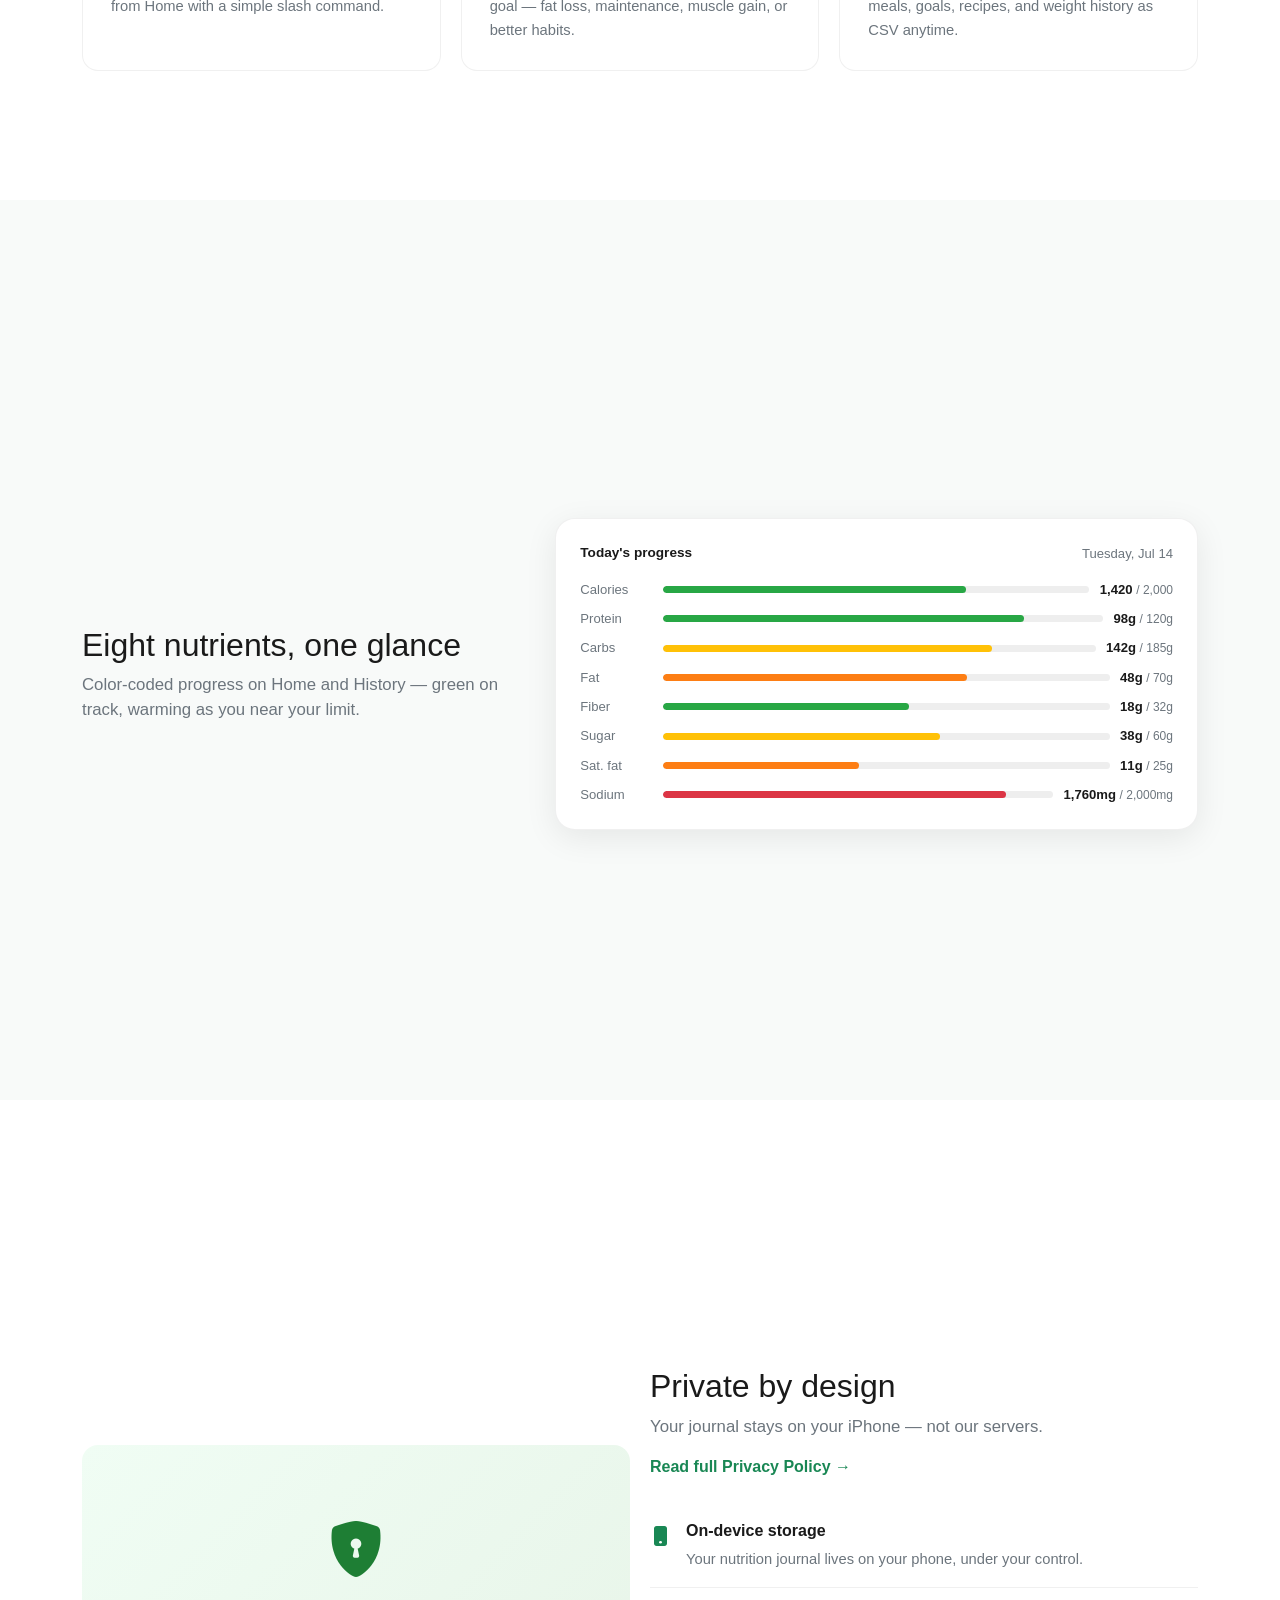
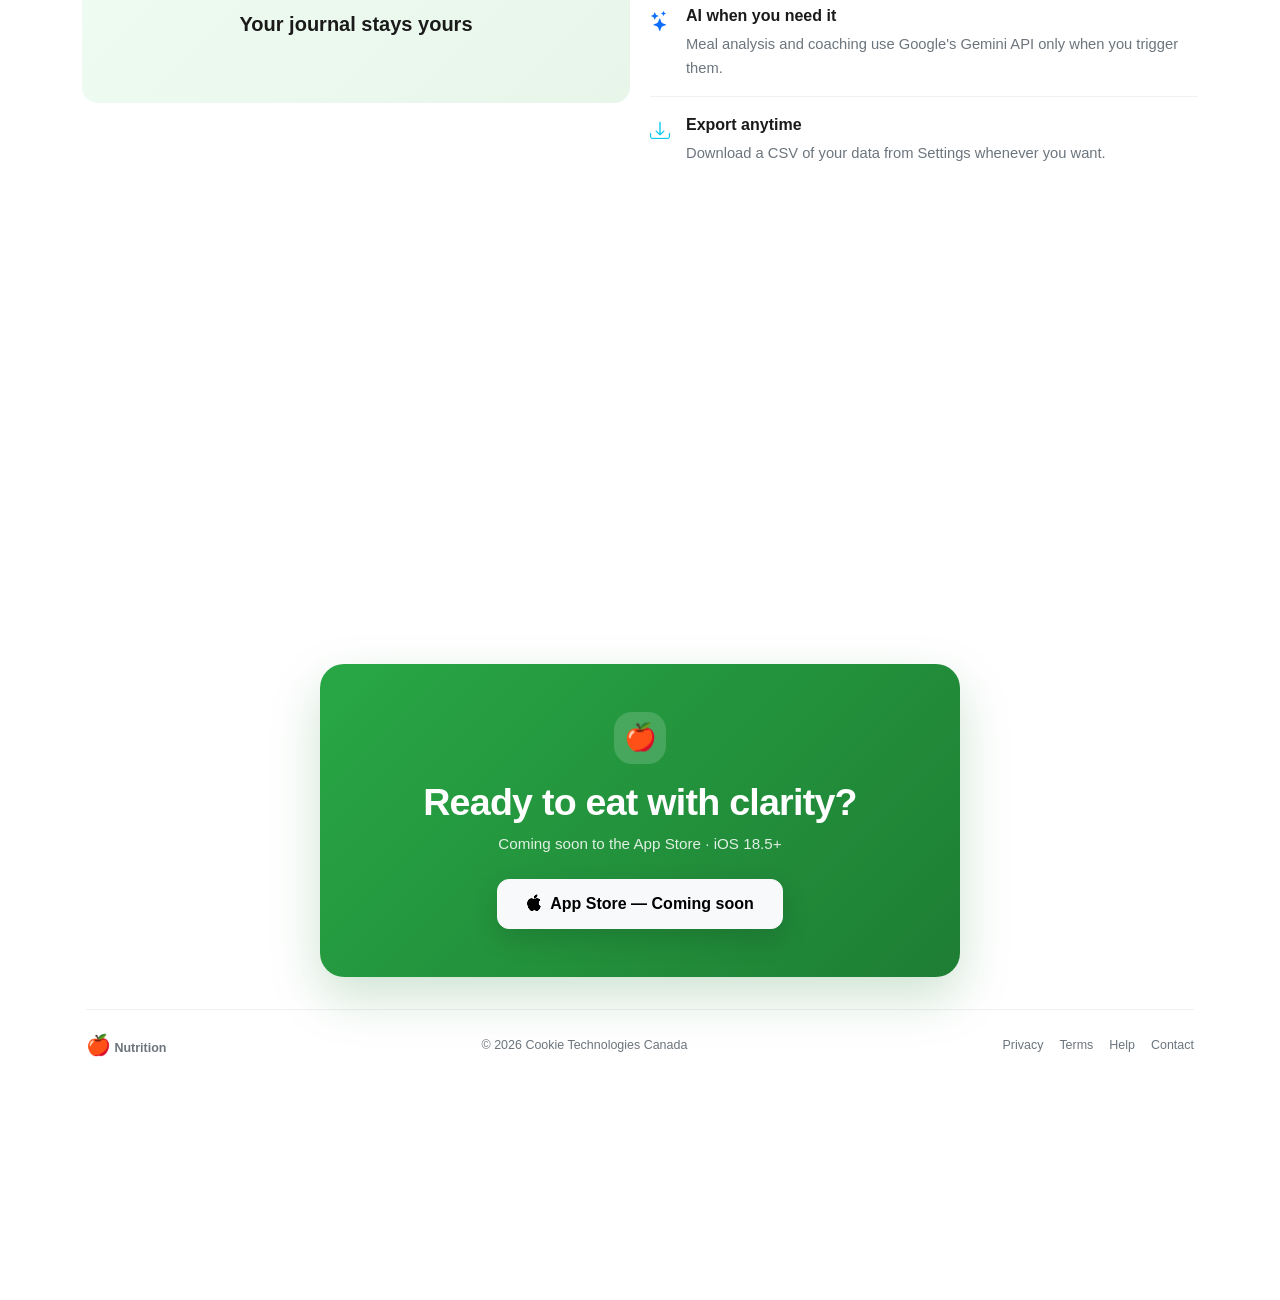
==== commit 9b0910ff: "Add Privacy Policy, Terms, and Help Center pages Draft legal and support docs aligned with PIPEDA an" ====
--- a/index.html
+++ b/index.html
@@ -14,7 +14,7 @@
   <!-- Navbar -->
   <nav class="navbar navbar-expand-lg fixed-top" id="mainNav">
     <div class="container">
-      <a class="navbar-brand fw-bold" href="#">
+      <a class="navbar-brand fw-bold" href="index.html">
         <span class="brand-icon">🍎</span> Nutrition
       </a>
       <button class="navbar-toggler border-0" type="button" data-bs-toggle="collapse" data-bs-target="#navMenu" aria-controls="navMenu" aria-expanded="false" aria-label="Toggle navigation">
@@ -24,6 +24,7 @@
         <ul class="navbar-nav ms-auto align-items-lg-center gap-lg-2">
           <li class="nav-item"><a class="nav-link" href="#features">Features</a></li>
           <li class="nav-item"><a class="nav-link" href="#nutrients">Nutrients</a></li>
+          <li class="nav-item"><a class="nav-link" href="help.html">Help</a></li>
           <li class="nav-item"><a class="nav-link" href="#privacy">Privacy</a></li>
           <li class="nav-item">
             <a class="btn btn-success btn-sm px-3 ms-lg-2" href="#download">Get the app</a>
@@ -281,6 +282,7 @@
         <div class="col-lg-6">
           <h2>Private by design</h2>
           <p class="text-secondary lead-sm">Your journal stays on your iPhone — not our servers.</p>
+          <p class="mb-0"><a href="privacy.html" class="text-success fw-semibold text-decoration-none">Read full Privacy Policy →</a></p>
           <ul class="privacy-list">
             <li>
               <i class="bi bi-phone-fill privacy-list-icon text-success"></i>
@@ -325,7 +327,12 @@
         <div class="footer-inner">
           <span class="footer-brand"><span class="brand-icon">🍎</span> Nutrition</span>
           <span class="footer-copy">© 2026 Cookie Technologies Canada</span>
-          <a class="footer-contact" href="mailto:cookietechnologiescanada@gmail.com">Contact</a>
+          <nav class="footer-legal" aria-label="Legal">
+            <a class="footer-contact" href="privacy.html">Privacy</a>
+            <a class="footer-contact" href="terms.html">Terms</a>
+            <a class="footer-contact" href="help.html">Help</a>
+            <a class="footer-contact" href="mailto:cookietechnologiescanada@gmail.com">Contact</a>
+          </nav>
         </div>
       </footer>
     </div>
--- a/css/style.css
+++ b/css/style.css
@@ -823,6 +823,20 @@
   font-size: 0.78rem;
 }
 
+.footer-legal {
+  display: flex;
+  flex-wrap: wrap;
+  justify-content: center;
+  gap: 0.65rem 1rem;
+  width: 100%;
+}
+
+@media (min-width: 992px) {
+  .footer-legal {
+    width: auto;
+  }
+}
+
 .cta-footer .footer-contact:hover {
   color: #fff;
 }
@@ -898,21 +912,33 @@
   .hero-shell {
     min-height: 100svh;
     min-height: 100dvh;
-    padding: 5rem 0 1.5rem;
-    justify-content: space-between;
+    padding: 5.5rem 0 2rem;
+    justify-content: center;
+    gap: 2.75rem;
   }
 
   .hero-copy {
     text-align: left;
+    display: flex;
+    flex-direction: column;
+    gap: 1.35rem;
+  }
+
+  .hero-badge {
+    margin-bottom: 0;
   }
 
   .hero-title {
     font-size: clamp(2rem, 9vw, 2.6rem);
+    margin-bottom: 0;
+    line-height: 1.15;
   }
 
   .hero-lead {
     max-width: none;
     font-size: 0.95rem;
+    margin-bottom: 0;
+    line-height: 1.65;
   }
 
   .hero-demo-col {
@@ -920,18 +946,32 @@
   }
 
   .hero-actions {
-    margin-top: 1rem;
+    margin-top: 0;
+    gap: 0.85rem;
   }
 
   .btn-hero-primary,
   .btn-hero-secondary {
-    flex: 1 1 calc(50% - 0.35rem);
+    flex: 1 1 calc(50% - 0.45rem);
     min-width: 0;
     justify-content: center;
-  }
-
-  .hero-trust {
-    margin-top: 0.85rem;
+    padding: 0.75rem 1.25rem;
+  }
+
+  .hero-mobile-preview {
+    margin-top: 0;
+  }
+
+  .hero-preview-body {
+    padding: 1.15rem 1.15rem 1.25rem;
+  }
+
+  .hero-preview-head {
+    margin-bottom: 0.95rem;
+  }
+
+  .hero-preview-macros {
+    gap: 0.6rem;
   }
 
   .section.page-screen > .container {
@@ -1135,7 +1175,12 @@
 
 @media (max-width: 575.98px) {
   .hero-shell {
-    padding-top: 4.5rem;
+    padding: 5.25rem 0 2.25rem;
+    gap: 2.25rem;
+  }
+
+  .hero-copy {
+    gap: 1.15rem;
   }
 
   .hero-title {
@@ -1148,12 +1193,14 @@
 
   .hero-actions {
     flex-direction: column;
+    gap: 0.75rem;
   }
 
   .btn-hero-primary,
   .btn-hero-secondary {
     flex: 1 1 auto;
     width: 100%;
+    padding: 0.8rem 1.25rem;
   }
 
   .hero-preview-photo {
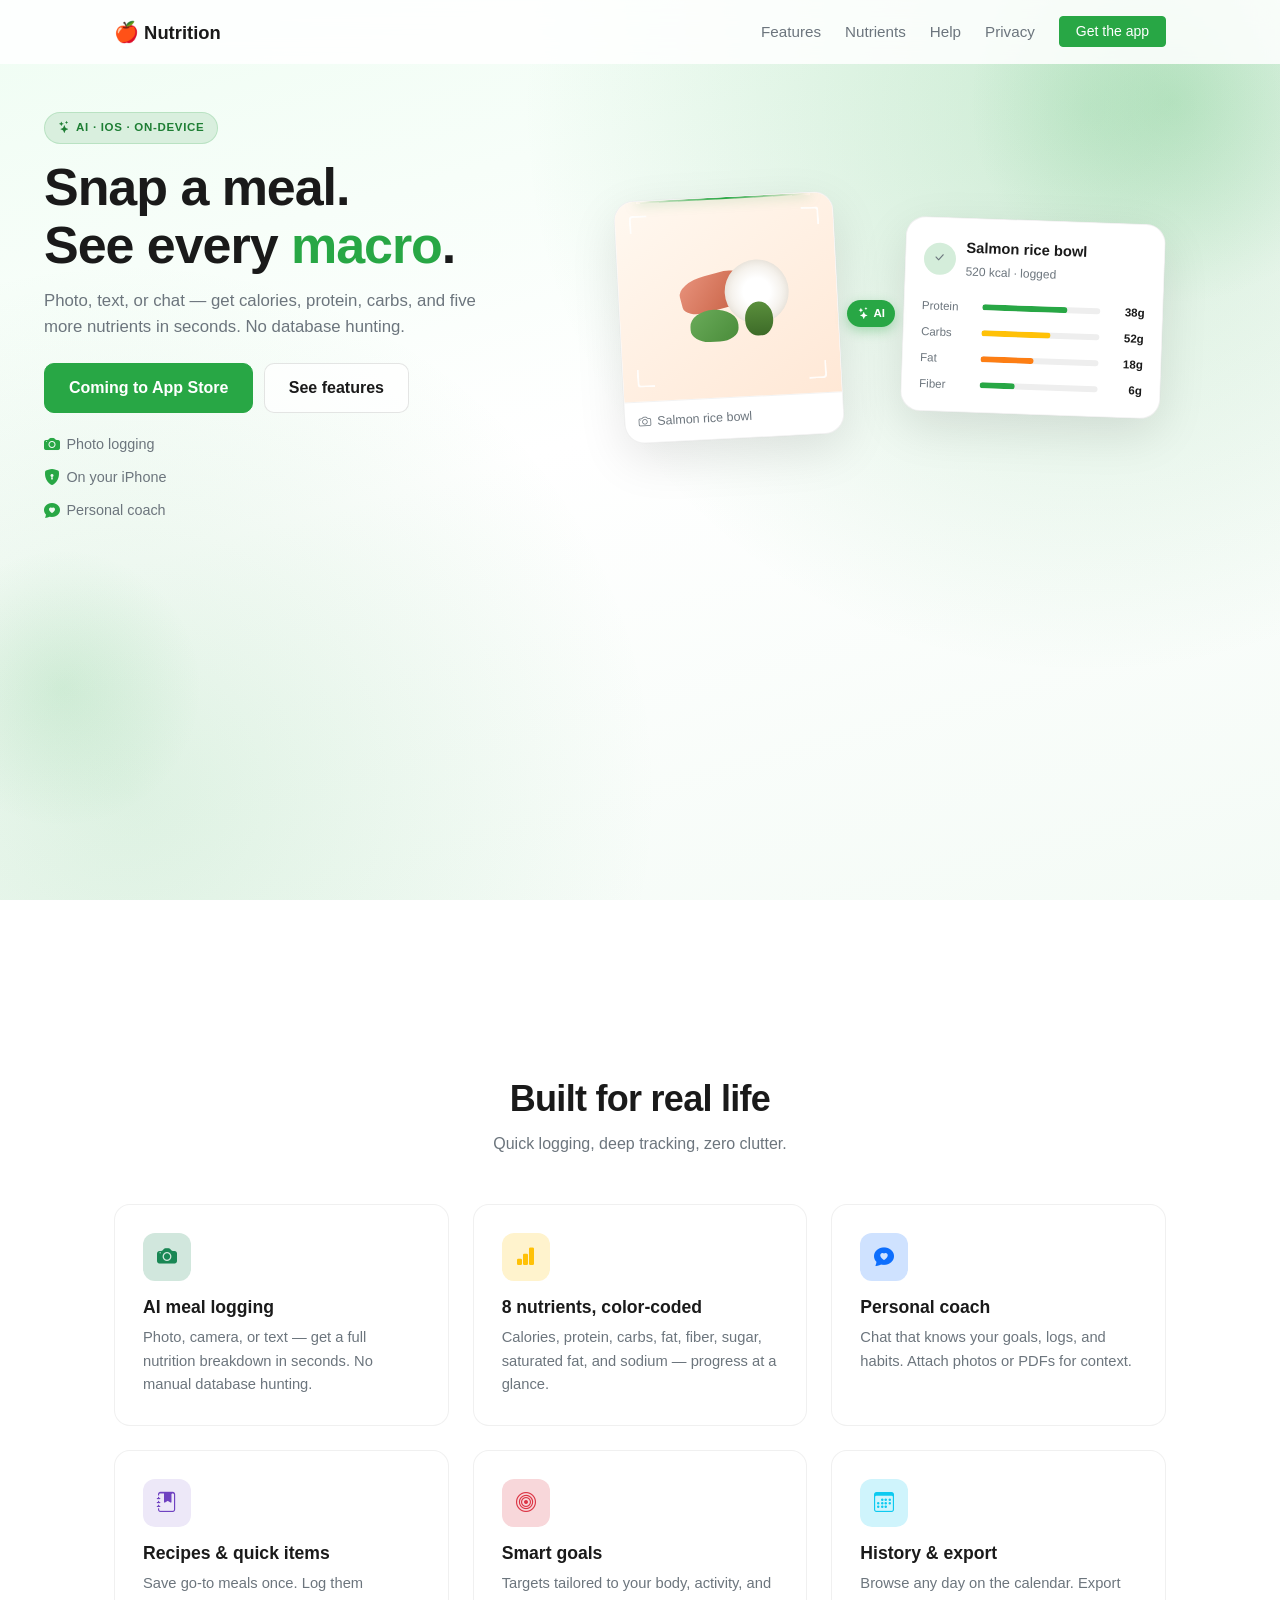
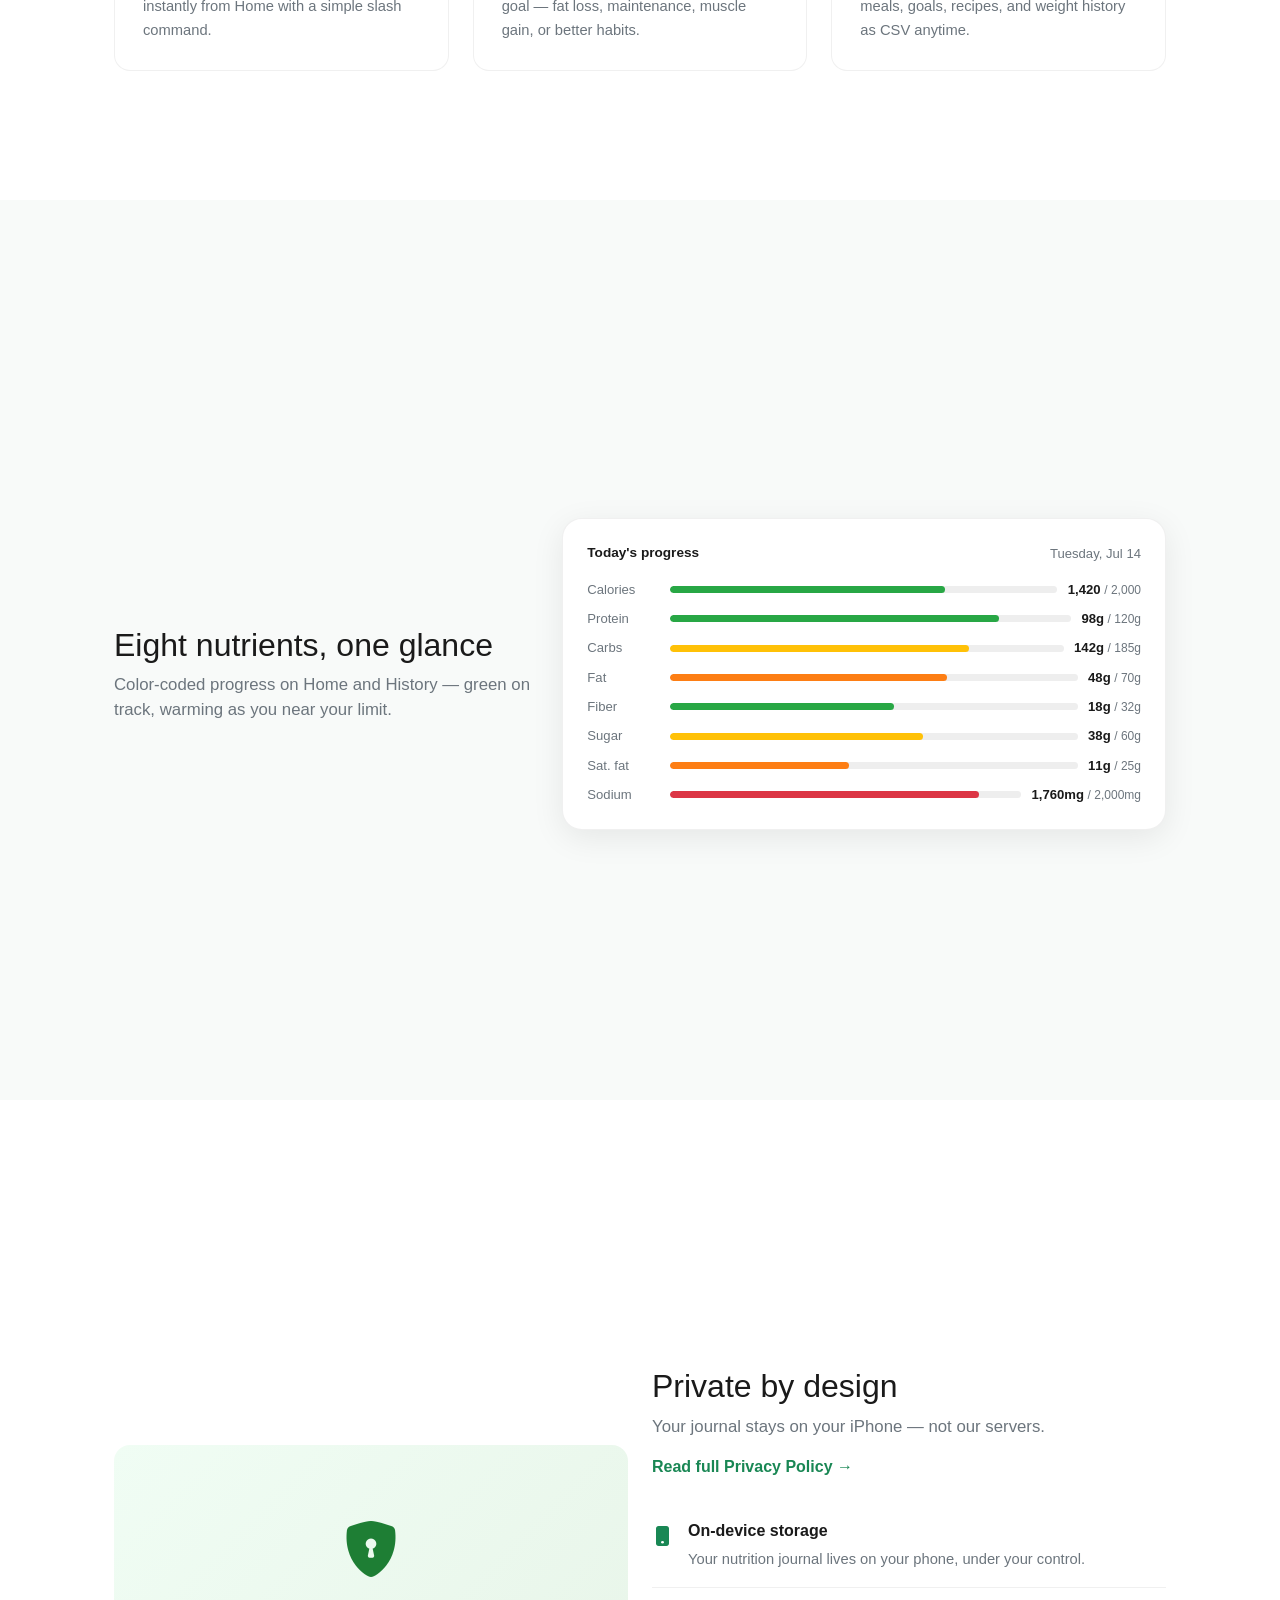
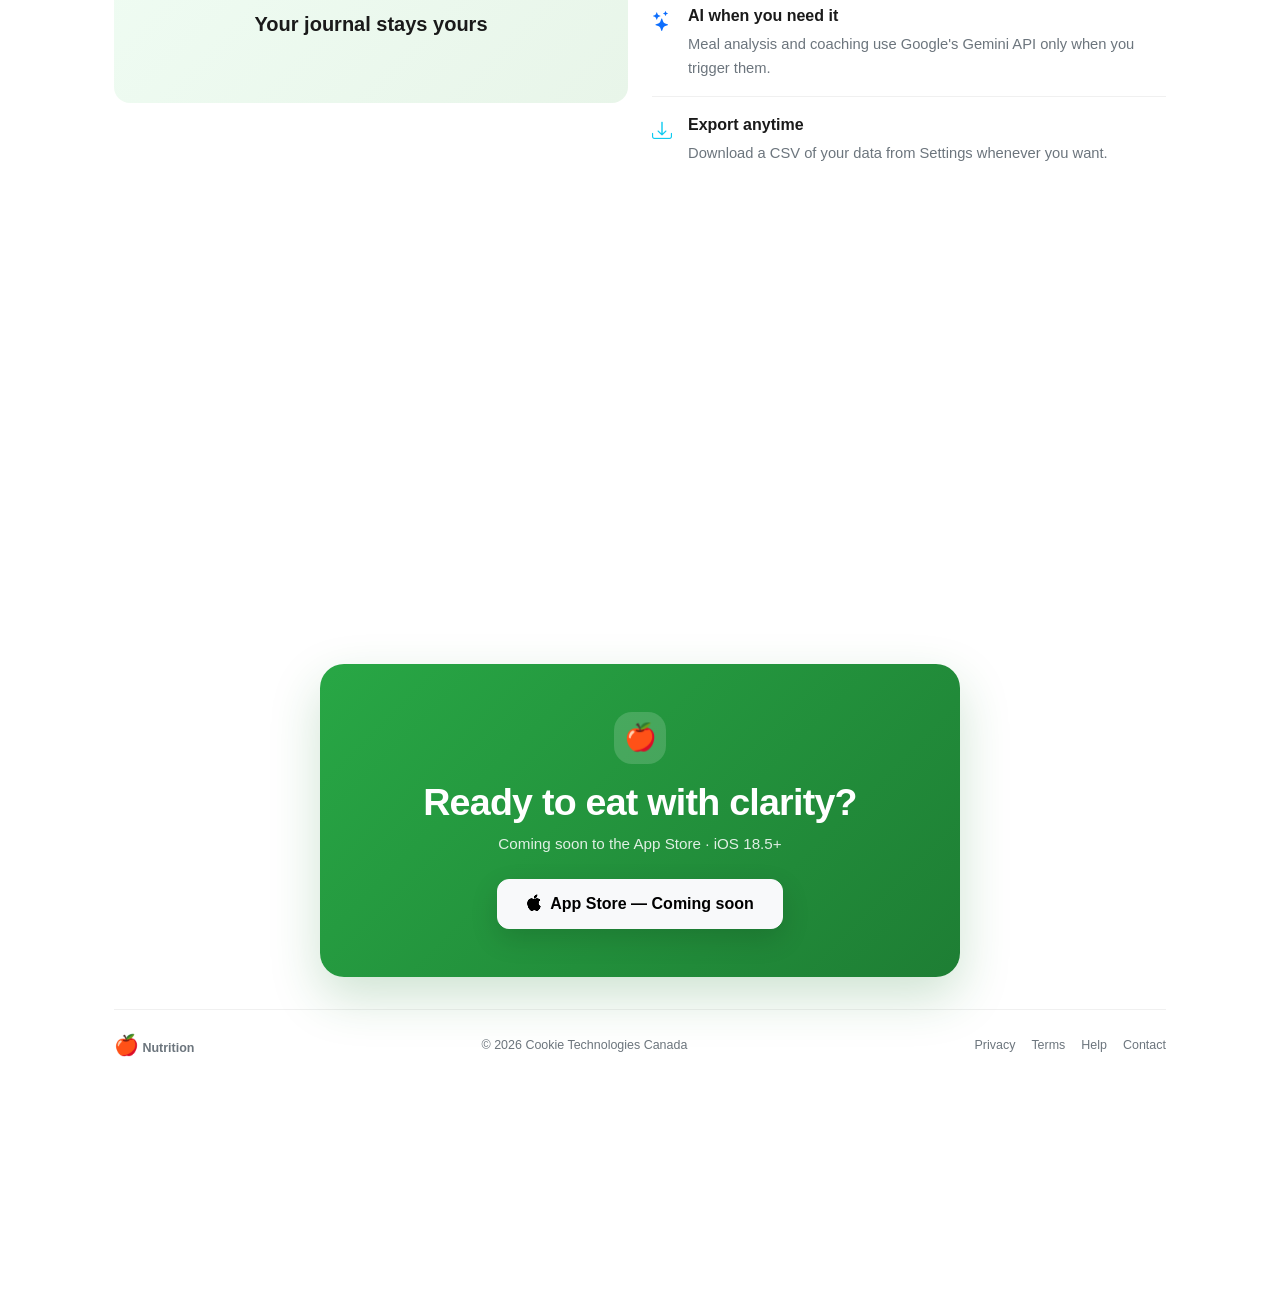
==== commit 1194d3a5: "Improve hero section and add horizontal page gutters - Add responsive --page-gutter spacing to navba" ====
--- a/index.html
+++ b/index.html
@@ -36,24 +36,32 @@
 
   <!-- Hero -->
   <header class="hero page-screen" id="top">
-    <div class="hero-bg" aria-hidden="true"></div>
+    <div class="hero-bg" aria-hidden="true">
+      <span class="hero-orb hero-orb-1"></span>
+      <span class="hero-orb hero-orb-2"></span>
+    </div>
     <div class="container hero-shell">
-      <div class="row align-items-center g-4 g-lg-5">
+      <div class="row align-items-center g-4 g-xl-5">
         <div class="col-lg-5 hero-copy">
-          <p class="hero-badge">AI · iOS · On-device</p>
+          <p class="hero-badge"><i class="bi bi-stars" aria-hidden="true"></i> AI · iOS · On-device</p>
           <h1 class="hero-title">
             <span class="hero-title-line">Snap a meal.</span>
             <span class="hero-title-line">See every <em>macro</em>.</span>
           </h1>
-          <p class="hero-lead">Photo, text, or chat — full nutrition in seconds.</p>
+          <p class="hero-lead">Photo, text, or chat — get calories, protein, carbs, and five more nutrients in seconds. No database hunting.</p>
+          <ul class="hero-highlights list-unstyled mb-0" aria-label="Key features">
+            <li><i class="bi bi-bar-chart-fill" aria-hidden="true"></i> 8 nutrients</li>
+            <li><i class="bi bi-camera-fill" aria-hidden="true"></i> AI logging</li>
+            <li><i class="bi bi-shield-lock-fill" aria-hidden="true"></i> Stays on iPhone</li>
+          </ul>
           <div class="hero-actions">
             <a class="btn btn-success btn-hero-primary" href="#download">Coming to App Store</a>
-            <a class="btn btn-outline-secondary btn-hero-secondary" href="#features">Features</a>
-          </div>
-          <ul class="hero-trust list-unstyled mb-0 d-none d-lg-flex">
-            <li><i class="bi bi-camera-fill"></i> Photo logging</li>
-            <li><i class="bi bi-shield-lock-fill"></i> On your iPhone</li>
-            <li><i class="bi bi-chat-heart-fill"></i> Personal coach</li>
+            <a class="btn btn-outline-secondary btn-hero-secondary" href="#features">See features</a>
+          </div>
+          <ul class="hero-trust list-unstyled mb-0">
+            <li><i class="bi bi-camera-fill" aria-hidden="true"></i> Photo logging</li>
+            <li><i class="bi bi-shield-lock-fill" aria-hidden="true"></i> On your iPhone</li>
+            <li><i class="bi bi-chat-heart-fill" aria-hidden="true"></i> Personal coach</li>
           </ul>
         </div>
         <div class="col-lg-7 hero-demo-col">
--- a/css/style.css
+++ b/css/style.css
@@ -15,6 +15,7 @@
   --yellow: #ffc107;
   --orange: #fd7e14;
   --red: #dc3545;
+  --page-gutter: clamp(1.35rem, 4.8vw, 2.75rem);
 }
 
 * {
@@ -78,7 +79,15 @@
 }
 
 .row {
-  --bs-gutter-x: 1.25rem;
+  --bs-gutter-x: 1.5rem;
+}
+
+#mainNav .container,
+.page-screen > .container,
+.hero-shell.container,
+.cta-shell {
+  padding-left: var(--page-gutter);
+  padding-right: var(--page-gutter);
 }
 
 .btn-success:hover,
@@ -121,7 +130,8 @@
   align-items: center;
   min-height: 100svh;
   min-height: 100dvh;
-  padding: 5.5rem 1rem 1.25rem;
+  padding-top: 5.5rem;
+  padding-bottom: 1.25rem;
   box-sizing: border-box;
 }
 
@@ -140,6 +150,29 @@
     radial-gradient(circle at 10% 88%, rgba(40, 167, 69, 0.14) 0%, transparent 38%),
     linear-gradient(165deg, #effdf3 0%, #ffffff 48%, #f4fbf6 100%);
   z-index: 0;
+  overflow: hidden;
+}
+
+.hero-orb {
+  position: absolute;
+  border-radius: 50%;
+  pointer-events: none;
+}
+
+.hero-orb-1 {
+  width: min(420px, 55vw);
+  height: min(420px, 55vw);
+  top: -12%;
+  right: -8%;
+  background: radial-gradient(circle, rgba(40, 167, 69, 0.18) 0%, transparent 68%);
+}
+
+.hero-orb-2 {
+  width: min(280px, 40vw);
+  height: min(280px, 40vw);
+  bottom: 8%;
+  left: -6%;
+  background: radial-gradient(circle, rgba(40, 167, 69, 0.12) 0%, transparent 70%);
 }
 
 .hero-shell {
@@ -150,24 +183,35 @@
   justify-content: center;
   flex: 1;
   min-height: calc(100svh - 5rem);
+  max-width: 1280px;
 }
 
 .hero-copy {
   position: relative;
   z-index: 1;
+  padding-right: 0;
 }
 
 .hero-badge {
-  display: inline-block;
+  display: inline-flex;
+  align-items: center;
+  gap: 0.35rem;
   font-size: 0.72rem;
   font-weight: 600;
   letter-spacing: 0.06em;
   text-transform: uppercase;
   color: var(--accent-dark);
-  background: var(--accent-light);
-  padding: 0.3rem 0.7rem;
+  background: rgba(212, 237, 218, 0.85);
+  border: 1px solid rgba(40, 167, 69, 0.18);
+  padding: 0.35rem 0.8rem;
   border-radius: 999px;
   margin-bottom: 0.85rem;
+  backdrop-filter: blur(6px);
+  -webkit-backdrop-filter: blur(6px);
+}
+
+.hero-badge i {
+  font-size: 0.78rem;
 }
 
 .hero-title {
@@ -183,18 +227,44 @@
 }
 
 .hero-lead {
-  font-size: 1rem;
+  font-size: 1.05rem;
   color: var(--text-muted);
-  line-height: 1.55;
-  max-width: 480px;
+  line-height: 1.6;
+  max-width: 34rem;
   margin-bottom: 0;
+}
+
+.hero-highlights {
+  display: flex;
+  flex-wrap: wrap;
+  gap: 0.5rem;
+  margin-top: 1.15rem;
+}
+
+.hero-highlights li {
+  display: inline-flex;
+  align-items: center;
+  gap: 0.35rem;
+  font-size: 0.78rem;
+  font-weight: 600;
+  color: var(--text);
+  background: rgba(255, 255, 255, 0.82);
+  border: 1px solid rgba(0, 0, 0, 0.06);
+  padding: 0.38rem 0.72rem;
+  border-radius: 999px;
+  box-shadow: 0 2px 10px rgba(0, 0, 0, 0.04);
+}
+
+.hero-highlights i {
+  color: var(--accent);
+  font-size: 0.82rem;
 }
 
 .hero-actions {
   display: flex;
   flex-wrap: wrap;
   gap: 0.65rem;
-  margin-top: 1.25rem;
+  margin-top: 1.35rem;
 }
 
 .btn-hero-primary,
@@ -205,11 +275,24 @@
   border-radius: 10px;
 }
 
+.btn-hero-secondary {
+  background: rgba(255, 255, 255, 0.72);
+  border-color: rgba(0, 0, 0, 0.1);
+  color: var(--text);
+}
+
+.btn-hero-secondary:hover,
+.btn-hero-secondary:focus {
+  background: #fff;
+  border-color: rgba(0, 0, 0, 0.14);
+  color: var(--text);
+}
+
 .hero-trust {
-  display: flex;
+  display: none;
   flex-wrap: wrap;
   gap: 0.5rem 1rem;
-  margin-top: 1rem;
+  margin-top: 1.25rem;
 }
 
 .hero-trust li {
@@ -233,6 +316,7 @@
 .hero-mobile-preview {
   margin-top: 1.35rem;
   position: relative;
+  padding: 0 0.15rem;
 }
 
 .hero-preview-card {
@@ -244,6 +328,7 @@
     0 0 0 1px rgba(0, 0, 0, 0.04);
   transform: rotate(-1.5deg);
   animation: heroCardFloat 5s ease-in-out infinite;
+  max-width: 100%;
 }
 
 .hero-preview-photo {
@@ -342,7 +427,7 @@
   align-items: center;
   justify-content: center;
   gap: 0;
-  padding: 1rem 0;
+  padding: 1.25rem 0.5rem;
   position: relative;
   max-width: 100%;
 }
@@ -912,7 +997,8 @@
   .hero-shell {
     min-height: 100svh;
     min-height: 100dvh;
-    padding: 5.5rem 0 2rem;
+    padding-top: 5.5rem;
+    padding-bottom: 2rem;
     justify-content: center;
     gap: 2.75rem;
   }
@@ -922,10 +1008,12 @@
     display: flex;
     flex-direction: column;
     gap: 1.35rem;
+    padding-right: 0;
   }
 
   .hero-badge {
     margin-bottom: 0;
+    align-self: flex-start;
   }
 
   .hero-title {
@@ -936,9 +1024,13 @@
 
   .hero-lead {
     max-width: none;
-    font-size: 0.95rem;
+    font-size: 0.98rem;
     margin-bottom: 0;
     line-height: 1.65;
+  }
+
+  .hero-highlights {
+    margin-top: 0;
   }
 
   .hero-demo-col {
@@ -960,6 +1052,7 @@
 
   .hero-mobile-preview {
     margin-top: 0;
+    padding: 0;
   }
 
   .hero-preview-body {
@@ -1053,6 +1146,22 @@
   .hero-shell {
     display: block;
     min-height: auto;
+    padding-top: 1rem;
+    padding-bottom: 1rem;
+  }
+
+  .hero-copy {
+    padding-right: 1.5rem;
+  }
+
+  .hero-highlights {
+    display: none;
+  }
+
+  .hero-trust {
+    display: flex;
+    flex-direction: column;
+    gap: 0.55rem;
   }
 
   .cta-section.page-screen-end {
@@ -1062,7 +1171,8 @@
 
   .cta-shell {
     min-height: auto;
-    padding: 0 1rem;
+    padding-top: 0;
+    padding-bottom: 0;
   }
 
   .cta-card {
@@ -1094,11 +1204,6 @@
     color: var(--accent);
   }
 
-  .hero-trust {
-    flex-direction: column;
-    gap: 0.55rem;
-  }
-
   .hero-trust li {
     font-size: 0.9rem;
   }
@@ -1113,6 +1218,10 @@
     display: block;
   }
 
+  .hero-demo-col {
+    padding-left: 0.5rem;
+  }
+
   .nutrient-dashboard {
     padding: 1.5rem;
     border-radius: 20px;
@@ -1174,8 +1283,13 @@
 }
 
 @media (max-width: 575.98px) {
+  :root {
+    --page-gutter: 1.25rem;
+  }
+
   .hero-shell {
-    padding: 5.25rem 0 2.25rem;
+    padding-top: 5.25rem;
+    padding-bottom: 2.25rem;
     gap: 2.25rem;
   }
 
@@ -1189,6 +1303,11 @@
 
   .hero-lead {
     font-size: 0.92rem;
+  }
+
+  .hero-highlights li {
+    font-size: 0.72rem;
+    padding: 0.34rem 0.62rem;
   }
 
   .hero-actions {
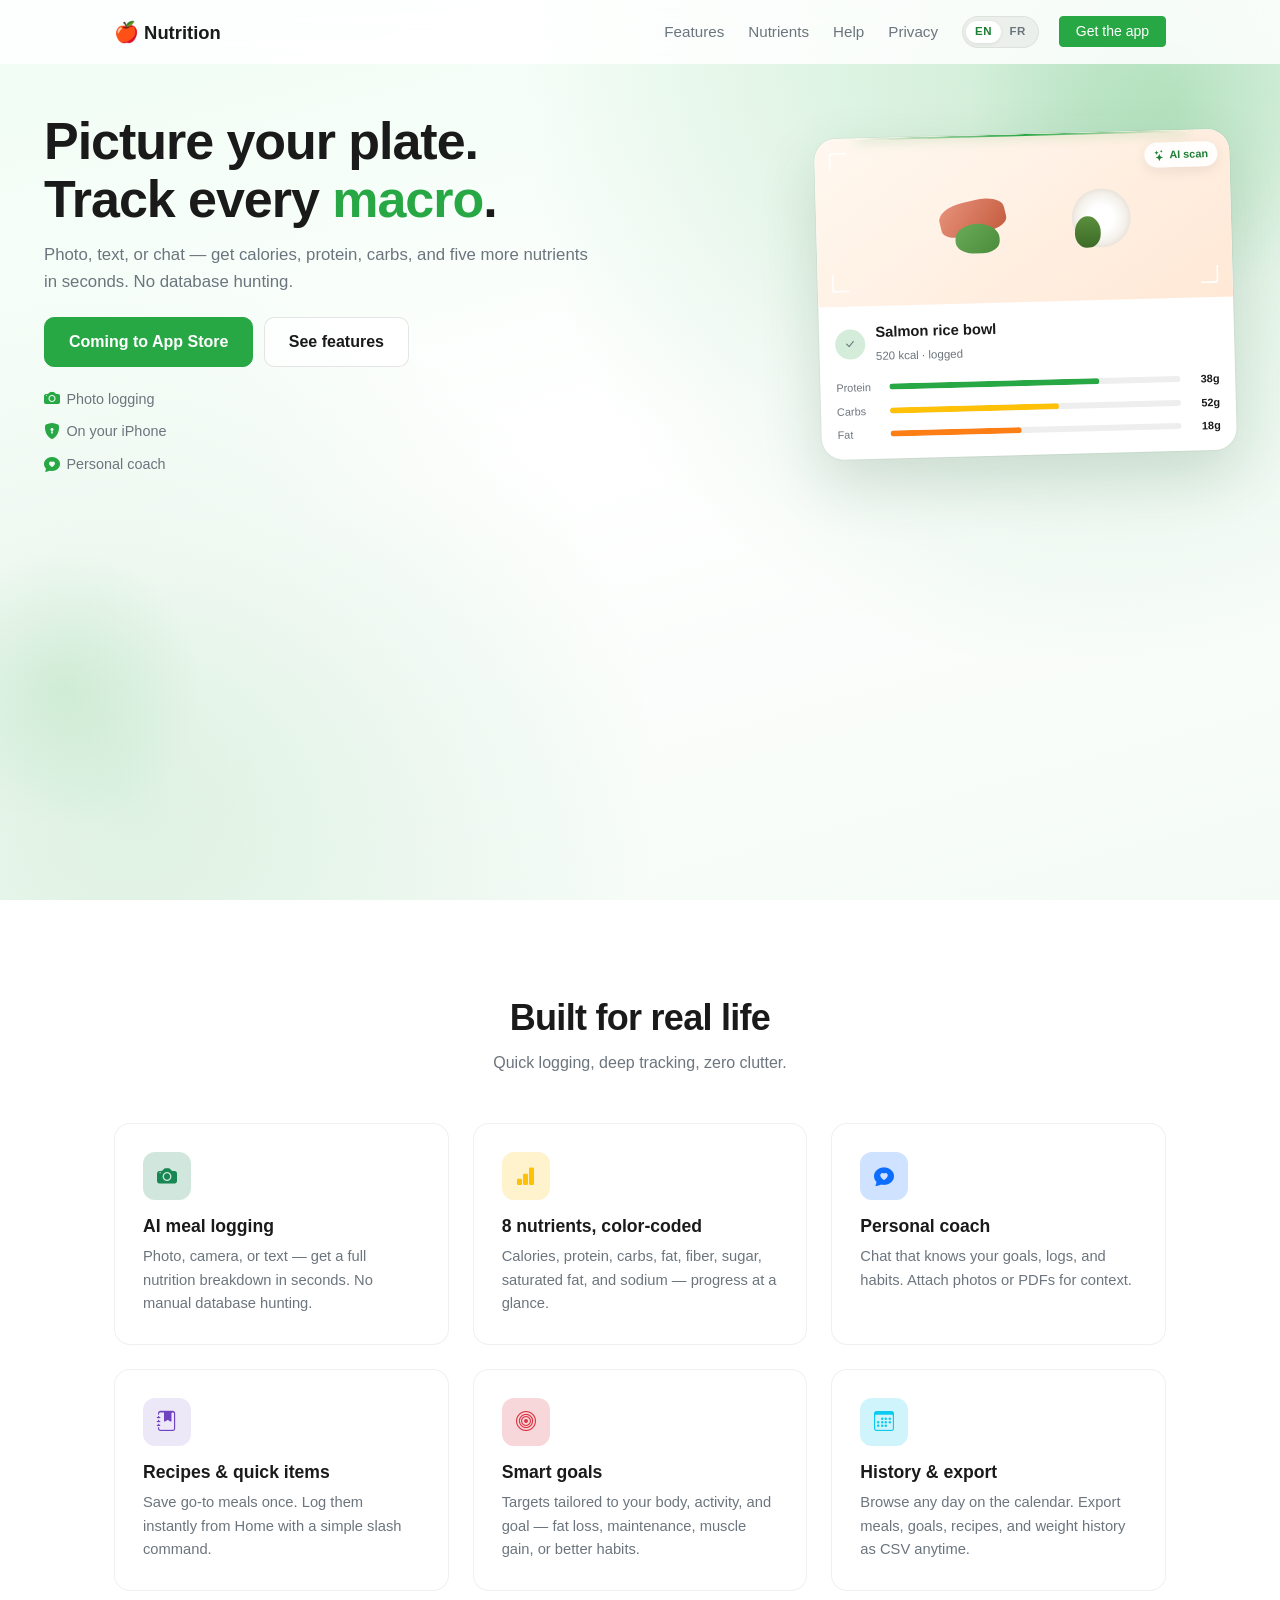
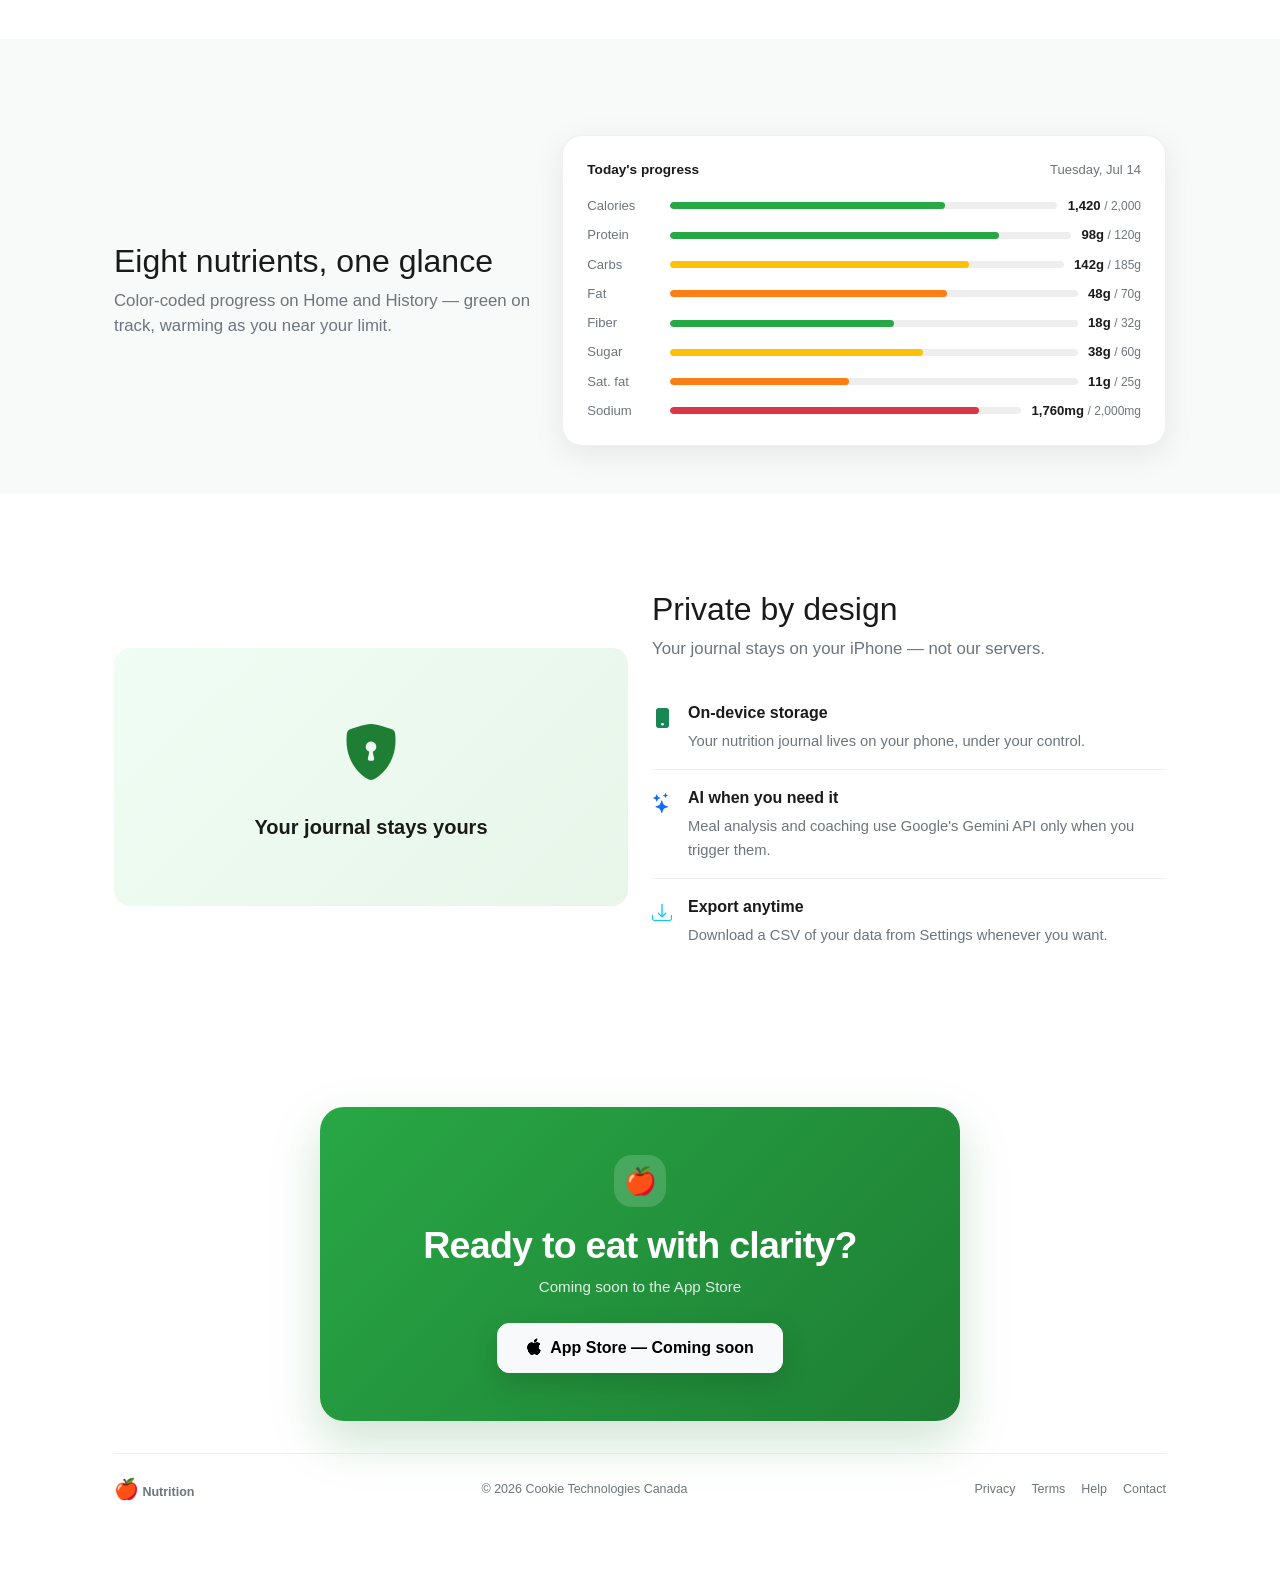
==== commit 549a3a93: "Update landing page: hero, i18n, spacing, and CTA copy - Remove hero badge pills and desktop demo; u" ====
--- a/index.html
+++ b/index.html
@@ -1,10 +1,11 @@
 <!DOCTYPE html>
-<html lang="en">
+<html lang="en-CA">
 <head>
   <meta charset="UTF-8">
   <meta name="viewport" content="width=device-width, initial-scale=1.0">
-  <meta name="description" content="Nutrition — AI-powered meal logging, smart goals, and a personal coach. Track 8 nutrients. Your data stays on your device.">
-  <title>Nutrition — Log smarter. Hit your targets.</title>
+  <meta name="description" data-i18n="meta.description" content="Nutrition — AI-powered meal logging, smart goals, and a personal coach. Track 8 nutrients. Your data stays on your device.">
+  <title data-i18n="meta.title">Nutrition — Log smarter. Hit your targets.</title>
+  <!-- Bootstrap 5.3.3 (CDN) -->
   <link href="https://cdn.jsdelivr.net/npm/bootstrap@5.3.3/dist/css/bootstrap.min.css" rel="stylesheet" integrity="sha384-QWTKZyjpPEjISv5WaRU9OFeRpok6YctnYmDr5pNlyT2bRjXh0JMhjY6hW+ALEwIH" crossorigin="anonymous">
   <link href="https://cdn.jsdelivr.net/npm/bootstrap-icons@1.11.3/font/bootstrap-icons.min.css" rel="stylesheet">
   <link rel="stylesheet" href="css/style.css">
@@ -22,12 +23,18 @@
       </button>
       <div class="collapse navbar-collapse" id="navMenu">
         <ul class="navbar-nav ms-auto align-items-lg-center gap-lg-2">
-          <li class="nav-item"><a class="nav-link" href="#features">Features</a></li>
-          <li class="nav-item"><a class="nav-link" href="#nutrients">Nutrients</a></li>
-          <li class="nav-item"><a class="nav-link" href="help.html">Help</a></li>
-          <li class="nav-item"><a class="nav-link" href="#privacy">Privacy</a></li>
+          <li class="nav-item"><a class="nav-link" href="#features" data-i18n="nav.features">Features</a></li>
+          <li class="nav-item"><a class="nav-link" href="#nutrients" data-i18n="nav.nutrients">Nutrients</a></li>
+          <li class="nav-item"><a class="nav-link" href="help.html" data-i18n="nav.help">Help</a></li>
+          <li class="nav-item"><a class="nav-link" href="#privacy" data-i18n="nav.privacy">Privacy</a></li>
           <li class="nav-item">
-            <a class="btn btn-success btn-sm px-3 ms-lg-2" href="#download">Get the app</a>
+            <div class="lang-toggle" role="group" data-i18n-aria="lang.toggle" aria-label="Language">
+              <button type="button" class="lang-btn active" data-lang="en" aria-pressed="true">EN</button>
+              <button type="button" class="lang-btn" data-lang="fr" aria-pressed="false">FR</button>
+            </div>
+          </li>
+          <li class="nav-item">
+            <a class="btn btn-success btn-sm px-3 ms-lg-2" href="#download" data-i18n="nav.getApp">Get the app</a>
           </li>
         </ul>
       </div>
@@ -42,33 +49,31 @@
     </div>
     <div class="container hero-shell">
       <div class="row align-items-center g-4 g-xl-5">
-        <div class="col-lg-5 hero-copy">
-          <p class="hero-badge"><i class="bi bi-stars" aria-hidden="true"></i> AI · iOS · On-device</p>
+        <div class="col-lg-6 hero-copy">
           <h1 class="hero-title">
-            <span class="hero-title-line">Snap a meal.</span>
-            <span class="hero-title-line">See every <em>macro</em>.</span>
+            <span class="hero-title-line" data-i18n="hero.title1">Picture your plate.</span>
+            <span class="hero-title-line"><span data-i18n="hero.title2a">Track every </span><em>macro</em><span data-i18n="hero.title2b">.</span></span>
           </h1>
-          <p class="hero-lead">Photo, text, or chat — get calories, protein, carbs, and five more nutrients in seconds. No database hunting.</p>
+          <p class="hero-lead" data-i18n="hero.lead">Photo, text, or chat — get calories, protein, carbs, and five more nutrients in seconds. No database hunting.</p>
           <ul class="hero-highlights list-unstyled mb-0" aria-label="Key features">
-            <li><i class="bi bi-bar-chart-fill" aria-hidden="true"></i> 8 nutrients</li>
-            <li><i class="bi bi-camera-fill" aria-hidden="true"></i> AI logging</li>
-            <li><i class="bi bi-shield-lock-fill" aria-hidden="true"></i> Stays on iPhone</li>
+            <li><i class="bi bi-bar-chart-fill" aria-hidden="true"></i> <span data-i18n="hero.highlight1">8 nutrients</span></li>
+            <li><i class="bi bi-camera-fill" aria-hidden="true"></i> <span data-i18n="hero.highlight2">AI logging</span></li>
+            <li><i class="bi bi-shield-lock-fill" aria-hidden="true"></i> <span data-i18n="hero.highlight3">Stays on iPhone</span></li>
           </ul>
           <div class="hero-actions">
-            <a class="btn btn-success btn-hero-primary" href="#download">Coming to App Store</a>
-            <a class="btn btn-outline-secondary btn-hero-secondary" href="#features">See features</a>
+            <a class="btn btn-success btn-hero-primary" href="#download" data-i18n="hero.cta1">Coming to App Store</a>
+            <a class="btn btn-outline-secondary btn-hero-secondary" href="#features" data-i18n="hero.cta2">See features</a>
           </div>
           <ul class="hero-trust list-unstyled mb-0">
-            <li><i class="bi bi-camera-fill" aria-hidden="true"></i> Photo logging</li>
-            <li><i class="bi bi-shield-lock-fill" aria-hidden="true"></i> On your iPhone</li>
-            <li><i class="bi bi-chat-heart-fill" aria-hidden="true"></i> Personal coach</li>
+            <li><i class="bi bi-camera-fill" aria-hidden="true"></i> <span data-i18n="hero.trust1">Photo logging</span></li>
+            <li><i class="bi bi-shield-lock-fill" aria-hidden="true"></i> <span data-i18n="hero.trust2">On your iPhone</span></li>
+            <li><i class="bi bi-chat-heart-fill" aria-hidden="true"></i> <span data-i18n="hero.trust3">Personal coach</span></li>
           </ul>
         </div>
-        <div class="col-lg-7 hero-demo-col">
-          <div class="hero-demo" aria-hidden="true">
-            <!-- Food photo card -->
-            <div class="demo-card demo-photo">
-              <div class="demo-photo-inner">
+        <div class="col-lg-6 hero-preview-col">
+          <div class="hero-mobile-preview" aria-hidden="true">
+            <div class="hero-preview-card">
+              <div class="hero-preview-photo">
                 <div class="demo-food-plate">
                   <span class="food-item food-salmon"></span>
                   <span class="food-item food-rice"></span>
@@ -79,81 +84,22 @@
                 <div class="demo-viewfinder">
                   <span></span><span></span><span></span><span></span>
                 </div>
-              </div>
-              <p class="demo-caption"><i class="bi bi-camera"></i> Salmon rice bowl</p>
-            </div>
-
-            <!-- Arrow connector -->
-            <div class="demo-connector">
-              <div class="demo-connector-line"></div>
-              <div class="demo-connector-badge">
-                <i class="bi bi-stars"></i> AI
-              </div>
-            </div>
-
-            <!-- Result card -->
-            <div class="demo-card demo-result">
-              <div class="demo-result-header">
-                <span class="demo-result-check"><i class="bi bi-check-lg"></i></span>
-                <div>
-                  <strong>Salmon rice bowl</strong>
-                  <span>520 kcal · logged</span>
-                </div>
-              </div>
-              <div class="demo-macros">
-                <div class="demo-macro">
-                  <span class="macro-label">Protein</span>
-                  <div class="macro-bar"><div class="macro-fill fill-green" style="width:72%"></div></div>
-                  <span class="macro-val">38g</span>
-                </div>
-                <div class="demo-macro">
-                  <span class="macro-label">Carbs</span>
-                  <div class="macro-bar"><div class="macro-fill fill-yellow" style="width:58%"></div></div>
-                  <span class="macro-val">52g</span>
-                </div>
-                <div class="demo-macro">
-                  <span class="macro-label">Fat</span>
-                  <div class="macro-bar"><div class="macro-fill fill-orange" style="width:45%"></div></div>
-                  <span class="macro-val">18g</span>
-                </div>
-                <div class="demo-macro">
-                  <span class="macro-label">Fiber</span>
-                  <div class="macro-bar"><div class="macro-fill fill-green" style="width:30%"></div></div>
-                  <span class="macro-val">6g</span>
-                </div>
-              </div>
-            </div>
-          </div>
-        </div>
-      </div>
-
-      <div class="hero-mobile-preview d-lg-none" aria-hidden="true">
-        <div class="hero-preview-card">
-          <div class="hero-preview-photo">
-            <div class="demo-food-plate">
-              <span class="food-item food-salmon"></span>
-              <span class="food-item food-rice"></span>
-              <span class="food-item food-greens"></span>
-              <span class="food-item food-avocado"></span>
-            </div>
-            <div class="demo-scan-line"></div>
-            <div class="demo-viewfinder">
-              <span></span><span></span><span></span><span></span>
-            </div>
-            <span class="hero-preview-chip"><i class="bi bi-stars"></i> AI scan</span>
-          </div>
-          <div class="hero-preview-body">
-            <div class="hero-preview-head">
-              <span class="hero-preview-check"><i class="bi bi-check-lg"></i></span>
-              <div>
-                <strong>Salmon rice bowl</strong>
-                <span>520 kcal · logged</span>
-              </div>
-            </div>
-            <div class="hero-preview-macros">
-              <div class="hero-preview-macro"><span>Protein</span><div class="macro-bar"><div class="macro-fill fill-green" style="width:72%"></div></div><span>38g</span></div>
-              <div class="hero-preview-macro"><span>Carbs</span><div class="macro-bar"><div class="macro-fill fill-yellow" style="width:58%"></div></div><span>52g</span></div>
-              <div class="hero-preview-macro"><span>Fat</span><div class="macro-bar"><div class="macro-fill fill-orange" style="width:45%"></div></div><span>18g</span></div>
+                <span class="hero-preview-chip"><i class="bi bi-stars"></i> <span data-i18n="hero.preview.chip">AI scan</span></span>
+              </div>
+              <div class="hero-preview-body">
+                <div class="hero-preview-head">
+                  <span class="hero-preview-check"><i class="bi bi-check-lg"></i></span>
+                  <div>
+                    <strong data-i18n="hero.preview.meal">Salmon rice bowl</strong>
+                    <span data-i18n="hero.preview.logged">520 kcal · logged</span>
+                  </div>
+                </div>
+                <div class="hero-preview-macros">
+                  <div class="hero-preview-macro"><span data-i18n="hero.preview.protein">Protein</span><div class="macro-bar"><div class="macro-fill fill-green" style="width:72%"></div></div><span>38g</span></div>
+                  <div class="hero-preview-macro"><span data-i18n="hero.preview.carbs">Carbs</span><div class="macro-bar"><div class="macro-fill fill-yellow" style="width:58%"></div></div><span>52g</span></div>
+                  <div class="hero-preview-macro"><span data-i18n="hero.preview.fat">Fat</span><div class="macro-bar"><div class="macro-fill fill-orange" style="width:45%"></div></div><span>18g</span></div>
+                </div>
+              </div>
             </div>
           </div>
         </div>
@@ -165,50 +111,50 @@
   <section class="section page-screen" id="features">
     <div class="container">
       <div class="section-header text-center">
-        <h2>Built for real life</h2>
-        <p class="text-secondary">Quick logging, deep tracking, zero clutter.</p>
+        <h2 data-i18n="features.title">Built for real life</h2>
+        <p class="text-secondary" data-i18n="features.sub">Quick logging, deep tracking, zero clutter.</p>
       </div>
       <div class="row g-4">
         <div class="col-md-6 col-lg-4">
           <article class="feature-card h-100">
             <div class="feature-icon bg-success-subtle text-success"><i class="bi bi-camera-fill"></i></div>
-            <h3>AI meal logging</h3>
-            <p>Photo, camera, or text — get a full nutrition breakdown in seconds. No manual database hunting.</p>
+            <h3 data-i18n="feature1.title">AI meal logging</h3>
+            <p data-i18n="feature1.desc">Photo, camera, or text — get a full nutrition breakdown in seconds. No manual database hunting.</p>
           </article>
         </div>
         <div class="col-md-6 col-lg-4">
           <article class="feature-card h-100">
             <div class="feature-icon bg-warning-subtle text-warning"><i class="bi bi-bar-chart-fill"></i></div>
-            <h3>8 nutrients, color-coded</h3>
-            <p>Calories, protein, carbs, fat, fiber, sugar, saturated fat, and sodium — progress at a glance.</p>
+            <h3 data-i18n="feature2.title">8 nutrients, color-coded</h3>
+            <p data-i18n="feature2.desc">Calories, protein, carbs, fat, fiber, sugar, saturated fat, and sodium — progress at a glance.</p>
           </article>
         </div>
         <div class="col-md-6 col-lg-4">
           <article class="feature-card h-100">
             <div class="feature-icon bg-primary-subtle text-primary"><i class="bi bi-chat-heart-fill"></i></div>
-            <h3>Personal coach</h3>
-            <p>Chat that knows your goals, logs, and habits. Attach photos or PDFs for context.</p>
+            <h3 data-i18n="feature3.title">Personal coach</h3>
+            <p data-i18n="feature3.desc">Chat that knows your goals, logs, and habits. Attach photos or PDFs for context.</p>
           </article>
         </div>
         <div class="col-md-6 col-lg-4">
           <article class="feature-card h-100">
             <div class="feature-icon bg-purple-subtle text-purple"><i class="bi bi-journal-bookmark-fill"></i></div>
-            <h3>Recipes &amp; quick items</h3>
-            <p>Save go-to meals once. Log them instantly from Home with a simple slash command.</p>
+            <h3 data-i18n="feature4.title">Recipes &amp; quick items</h3>
+            <p data-i18n="feature4.desc">Save go-to meals once. Log them instantly from Home with a simple slash command.</p>
           </article>
         </div>
         <div class="col-md-6 col-lg-4">
           <article class="feature-card h-100">
             <div class="feature-icon bg-danger-subtle text-danger"><i class="bi bi-bullseye"></i></div>
-            <h3>Smart goals</h3>
-            <p>Targets tailored to your body, activity, and goal — fat loss, maintenance, muscle gain, or better habits.</p>
+            <h3 data-i18n="feature5.title">Smart goals</h3>
+            <p data-i18n="feature5.desc">Targets tailored to your body, activity, and goal — fat loss, maintenance, muscle gain, or better habits.</p>
           </article>
         </div>
         <div class="col-md-6 col-lg-4">
           <article class="feature-card h-100">
             <div class="feature-icon bg-info-subtle text-info"><i class="bi bi-calendar3"></i></div>
-            <h3>History &amp; export</h3>
-            <p>Browse any day on the calendar. Export meals, goals, recipes, and weight history as CSV anytime.</p>
+            <h3 data-i18n="feature6.title">History &amp; export</h3>
+            <p data-i18n="feature6.desc">Browse any day on the calendar. Export meals, goals, recipes, and weight history as CSV anytime.</p>
           </article>
         </div>
       </div>
@@ -220,53 +166,53 @@
     <div class="container">
       <div class="row align-items-center g-5">
         <div class="col-lg-5 nutrients-copy">
-          <h2>Eight nutrients, one glance</h2>
-          <p class="text-secondary lead-sm mb-0">Color-coded progress on Home and History — green on track, warming as you near your limit.</p>
+          <h2 data-i18n="nutrients.title">Eight nutrients, one glance</h2>
+          <p class="text-secondary lead-sm mb-0" data-i18n="nutrients.lead">Color-coded progress on Home and History — green on track, warming as you near your limit.</p>
         </div>
         <div class="col-lg-7">
           <div class="nutrient-dashboard">
             <div class="nutrient-dashboard-header">
-              <span>Today's progress</span>
+              <span data-i18n="nutrients.today">Today's progress</span>
               <span class="nutrient-dashboard-date">Tuesday, Jul 14</span>
             </div>
             <div class="nutrient-rows">
               <div class="nutrient-row">
-                <span class="nutrient-name">Calories</span>
+                <span class="nutrient-name" data-i18n="nutrients.calories">Calories</span>
                 <div class="nutrient-track"><div class="nutrient-fill fill-green" style="width:71%"></div></div>
                 <span class="nutrient-nums">1,420 <small>/ 2,000</small></span>
               </div>
               <div class="nutrient-row">
-                <span class="nutrient-name">Protein</span>
+                <span class="nutrient-name" data-i18n="nutrients.protein">Protein</span>
                 <div class="nutrient-track"><div class="nutrient-fill fill-green" style="width:82%"></div></div>
                 <span class="nutrient-nums">98g <small>/ 120g</small></span>
               </div>
               <div class="nutrient-row">
-                <span class="nutrient-name">Carbs</span>
+                <span class="nutrient-name" data-i18n="nutrients.carbs">Carbs</span>
                 <div class="nutrient-track"><div class="nutrient-fill fill-yellow" style="width:76%"></div></div>
                 <span class="nutrient-nums">142g <small>/ 185g</small></span>
               </div>
               <div class="nutrient-row">
-                <span class="nutrient-name">Fat</span>
+                <span class="nutrient-name" data-i18n="nutrients.fat">Fat</span>
                 <div class="nutrient-track"><div class="nutrient-fill fill-orange" style="width:68%"></div></div>
                 <span class="nutrient-nums">48g <small>/ 70g</small></span>
               </div>
               <div class="nutrient-row">
-                <span class="nutrient-name">Fiber</span>
+                <span class="nutrient-name" data-i18n="nutrients.fiber">Fiber</span>
                 <div class="nutrient-track"><div class="nutrient-fill fill-green" style="width:55%"></div></div>
                 <span class="nutrient-nums">18g <small>/ 32g</small></span>
               </div>
               <div class="nutrient-row">
-                <span class="nutrient-name">Sugar</span>
+                <span class="nutrient-name" data-i18n="nutrients.sugar">Sugar</span>
                 <div class="nutrient-track"><div class="nutrient-fill fill-yellow" style="width:62%"></div></div>
                 <span class="nutrient-nums">38g <small>/ 60g</small></span>
               </div>
               <div class="nutrient-row">
-                <span class="nutrient-name">Sat. fat</span>
+                <span class="nutrient-name" data-i18n="nutrients.satFat">Sat. fat</span>
                 <div class="nutrient-track"><div class="nutrient-fill fill-orange" style="width:44%"></div></div>
                 <span class="nutrient-nums">11g <small>/ 25g</small></span>
               </div>
               <div class="nutrient-row">
-                <span class="nutrient-name">Sodium</span>
+                <span class="nutrient-name" data-i18n="nutrients.sodium">Sodium</span>
                 <div class="nutrient-track"><div class="nutrient-fill fill-red" style="width:88%"></div></div>
                 <span class="nutrient-nums">1,760mg <small>/ 2,000mg</small></span>
               </div>
@@ -284,33 +230,32 @@
         <div class="col-lg-6">
           <div class="privacy-visual">
             <div class="privacy-icon-wrap"><i class="bi bi-shield-lock-fill"></i></div>
-            <p class="privacy-tagline">Your journal stays yours</p>
+            <p class="privacy-tagline" data-i18n="privacy.tagline">Your journal stays yours</p>
           </div>
         </div>
         <div class="col-lg-6">
-          <h2>Private by design</h2>
-          <p class="text-secondary lead-sm">Your journal stays on your iPhone — not our servers.</p>
-          <p class="mb-0"><a href="privacy.html" class="text-success fw-semibold text-decoration-none">Read full Privacy Policy →</a></p>
+          <h2 data-i18n="privacy.title">Private by design</h2>
+          <p class="text-secondary lead-sm" data-i18n="privacy.lead">Your journal stays on your iPhone — not our servers.</p>
           <ul class="privacy-list">
             <li>
               <i class="bi bi-phone-fill privacy-list-icon text-success"></i>
               <div>
-                <strong>On-device storage</strong>
-                <span>Your nutrition journal lives on your phone, under your control.</span>
+                <strong data-i18n="privacy.item1.title">On-device storage</strong>
+                <span data-i18n="privacy.item1.desc">Your nutrition journal lives on your phone, under your control.</span>
               </div>
             </li>
             <li>
               <i class="bi bi-stars privacy-list-icon text-primary"></i>
               <div>
-                <strong>AI when you need it</strong>
-                <span>Meal analysis and coaching use Google's Gemini API only when you trigger them.</span>
+                <strong data-i18n="privacy.item2.title">AI when you need it</strong>
+                <span data-i18n="privacy.item2.desc">Meal analysis and coaching use Google's Gemini API only when you trigger them.</span>
               </div>
             </li>
             <li>
               <i class="bi bi-download privacy-list-icon text-info"></i>
               <div>
-                <strong>Export anytime</strong>
-                <span>Download a CSV of your data from Settings whenever you want.</span>
+                <strong data-i18n="privacy.item3.title">Export anytime</strong>
+                <span data-i18n="privacy.item3.desc">Download a CSV of your data from Settings whenever you want.</span>
               </div>
             </li>
           </ul>
@@ -324,11 +269,11 @@
     <div class="container cta-shell">
       <div class="cta-card fade-in">
         <span class="cta-mark">🍎</span>
-        <h2>Ready to eat with clarity?</h2>
-        <p class="cta-lead mb-0">Coming soon to the App Store · iOS 18.5+</p>
-        <a class="btn btn-light app-store-btn" href="#" aria-label="Download on the App Store — coming soon">
+        <h2 data-i18n="cta.title">Ready to eat with clarity?</h2>
+        <p class="cta-lead mb-0" data-i18n="cta.lead">Coming soon to the App Store</p>
+        <a class="btn btn-light app-store-btn" href="#" data-i18n-aria="cta.aria" aria-label="Download on the App Store — coming soon">
           <i class="bi bi-apple me-2"></i>
-          App Store — Coming soon
+          <span data-i18n="cta.button">App Store — Coming soon</span>
         </a>
       </div>
       <footer class="site-footer cta-footer">
@@ -336,17 +281,19 @@
           <span class="footer-brand"><span class="brand-icon">🍎</span> Nutrition</span>
           <span class="footer-copy">© 2026 Cookie Technologies Canada</span>
           <nav class="footer-legal" aria-label="Legal">
-            <a class="footer-contact" href="privacy.html">Privacy</a>
-            <a class="footer-contact" href="terms.html">Terms</a>
-            <a class="footer-contact" href="help.html">Help</a>
-            <a class="footer-contact" href="mailto:cookietechnologiescanada@gmail.com">Contact</a>
+            <a class="footer-contact" href="privacy.html" data-i18n="footer.privacy">Privacy</a>
+            <a class="footer-contact" href="terms.html" data-i18n="footer.terms">Terms</a>
+            <a class="footer-contact" href="help.html" data-i18n="footer.help">Help</a>
+            <a class="footer-contact" href="mailto:cookietechnologiescanada@gmail.com" data-i18n="footer.contact">Contact</a>
           </nav>
         </div>
       </footer>
     </div>
   </section>
 
+  <!-- Bootstrap 5.3.3 (CDN) -->
   <script src="https://cdn.jsdelivr.net/npm/bootstrap@5.3.3/dist/js/bootstrap.bundle.min.js" integrity="sha384-YvpcrYf0tY3lHB60NNkmXc5s9fDVZLESaAA55NDzOxhy9GkcIdslK1eN7N6jIeHz" crossorigin="anonymous"></script>
+  <script src="js/i18n.js"></script>
   <script src="js/main.js"></script>
 </body>
 </html>
--- a/css/style.css
+++ b/css/style.css
@@ -24,7 +24,7 @@
 
 html {
   overflow-x: clip;
-  scroll-snap-type: y proximity;
+  background: var(--accent-dark);
 }
 
 body {
@@ -73,6 +73,46 @@
   color: var(--accent) !important;
 }
 
+.lang-toggle {
+  display: inline-flex;
+  align-items: center;
+  gap: 0;
+  padding: 0.2rem;
+  border-radius: 999px;
+  background: rgba(0, 0, 0, 0.05);
+  border: 1px solid rgba(0, 0, 0, 0.06);
+  margin: 0.5rem 0;
+}
+
+.lang-btn {
+  border: 0;
+  background: transparent;
+  color: var(--text-muted);
+  font-size: 0.72rem;
+  font-weight: 700;
+  letter-spacing: 0.04em;
+  padding: 0.28rem 0.55rem;
+  border-radius: 999px;
+  line-height: 1.2;
+  transition: background 0.2s ease, color 0.2s ease;
+}
+
+.lang-btn:hover {
+  color: var(--text);
+}
+
+.lang-btn.active {
+  background: #fff;
+  color: var(--accent-dark);
+  box-shadow: 0 1px 4px rgba(0, 0, 0, 0.08);
+}
+
+@media (min-width: 992px) {
+  .lang-toggle {
+    margin: 0 0.25rem 0 0.5rem;
+  }
+}
+
 .btn-success {
   background-color: var(--accent);
   border-color: var(--accent);
@@ -85,7 +125,8 @@
 #mainNav .container,
 .page-screen > .container,
 .hero-shell.container,
-.cta-shell {
+.cta-shell,
+.legal-page > .container {
   padding-left: var(--page-gutter);
   padding-right: var(--page-gutter);
 }
@@ -98,15 +139,16 @@
 
 /* Full-page sections */
 .page-screen {
-  min-height: 100svh;
-  min-height: 100dvh;
   display: flex;
   flex-direction: column;
   justify-content: center;
   padding: 5rem 0 2.5rem;
   box-sizing: border-box;
-  scroll-snap-align: start;
-  scroll-snap-stop: normal;
+}
+
+.hero.page-screen {
+  min-height: 100svh;
+  min-height: 100dvh;
 }
 
 .page-screen > .container,
@@ -126,12 +168,10 @@
   flex: 1;
   display: flex;
   flex-direction: column;
-  justify-content: center;
-  align-items: center;
-  min-height: 100svh;
-  min-height: 100dvh;
+  justify-content: flex-start;
+  align-items: center;
   padding-top: 5.5rem;
-  padding-bottom: 1.25rem;
+  padding-bottom: max(1.25rem, env(safe-area-inset-bottom));
   box-sizing: border-box;
 }
 
@@ -192,28 +232,6 @@
   padding-right: 0;
 }
 
-.hero-badge {
-  display: inline-flex;
-  align-items: center;
-  gap: 0.35rem;
-  font-size: 0.72rem;
-  font-weight: 600;
-  letter-spacing: 0.06em;
-  text-transform: uppercase;
-  color: var(--accent-dark);
-  background: rgba(212, 237, 218, 0.85);
-  border: 1px solid rgba(40, 167, 69, 0.18);
-  padding: 0.35rem 0.8rem;
-  border-radius: 999px;
-  margin-bottom: 0.85rem;
-  backdrop-filter: blur(6px);
-  -webkit-backdrop-filter: blur(6px);
-}
-
-.hero-badge i {
-  font-size: 0.78rem;
-}
-
 .hero-title {
   font-size: clamp(2rem, 5vw, 3.25rem);
   font-weight: 800;
@@ -313,10 +331,17 @@
   color: var(--accent);
 }
 
+.hero-preview-col {
+  min-width: 0;
+}
+
 .hero-mobile-preview {
-  margin-top: 1.35rem;
+  margin-top: 0;
   position: relative;
   padding: 0 0.15rem;
+  max-width: 380px;
+  margin-left: auto;
+  margin-right: auto;
 }
 
 .hero-preview-card {
@@ -895,7 +920,7 @@
 .cta-footer {
   width: 100%;
   max-width: 520px;
-  margin: auto auto 0;
+  margin-top: 1.5rem;
   padding: 1.25rem 0 0.35rem;
   border-top: 1px solid rgba(255, 255, 255, 0.18);
   background: transparent;
@@ -989,9 +1014,19 @@
 /* Responsive */
 @media (max-width: 991.98px) {
   .page-screen {
+    padding: 4.75rem 0 2rem;
+  }
+
+  .hero.page-screen {
     min-height: 100svh;
     min-height: 100dvh;
     padding: 0;
+  }
+
+  .page-screen-end {
+    min-height: auto;
+    display: flex;
+    flex-direction: column;
   }
 
   .hero-shell {
@@ -1011,11 +1046,6 @@
     padding-right: 0;
   }
 
-  .hero-badge {
-    margin-bottom: 0;
-    align-self: flex-start;
-  }
-
   .hero-title {
     font-size: clamp(2rem, 9vw, 2.6rem);
     margin-bottom: 0;
@@ -1031,10 +1061,6 @@
 
   .hero-highlights {
     margin-top: 0;
-  }
-
-  .hero-demo-col {
-    display: none;
   }
 
   .hero-actions {
@@ -1068,8 +1094,8 @@
   }
 
   .section.page-screen > .container {
-    padding-top: 4.75rem;
-    padding-bottom: 2rem;
+    padding-top: 0;
+    padding-bottom: 0;
   }
 
   .section-header {
@@ -1136,11 +1162,28 @@
     font-size: 0.82rem;
   }
 
+  .cta-shell {
+    flex: none;
+    justify-content: flex-start;
+    padding-top: 4rem;
+    padding-bottom: max(1rem, env(safe-area-inset-bottom));
+  }
+
+  .cta-footer {
+    margin-top: 1.25rem;
+    padding-bottom: 0;
+  }
+
 }
 
 @media (min-width: 992px) {
   .page-screen {
     padding: 6rem 0 3rem;
+  }
+
+  .hero.page-screen {
+    min-height: 100svh;
+    min-height: 100dvh;
   }
 
   .hero-shell {
@@ -1218,8 +1261,14 @@
     display: block;
   }
 
-  .hero-demo-col {
-    padding-left: 0.5rem;
+  .hero-mobile-preview {
+    max-width: 420px;
+    margin-left: auto;
+    margin-right: 0;
+  }
+
+  .hero-preview-photo {
+    height: 168px;
   }
 
   .nutrient-dashboard {
@@ -1259,12 +1308,6 @@
 
   .nutrient-nums small {
     font-size: 0.75rem;
-  }
-
-  .cta-card {
-    padding: 3rem 2rem;
-    border-radius: 24px;
-    max-width: 640px;
   }
 
   .cta-lead {
@@ -1327,8 +1370,12 @@
   }
 
   .cta-shell {
-    padding-top: 5rem;
-    padding-bottom: max(1rem, env(safe-area-inset-bottom));
+    padding-top: 3.5rem;
+    padding-bottom: max(0.75rem, env(safe-area-inset-bottom));
+  }
+
+  .cta-footer {
+    margin-top: 1rem;
   }
 
   .cta-card h2 {
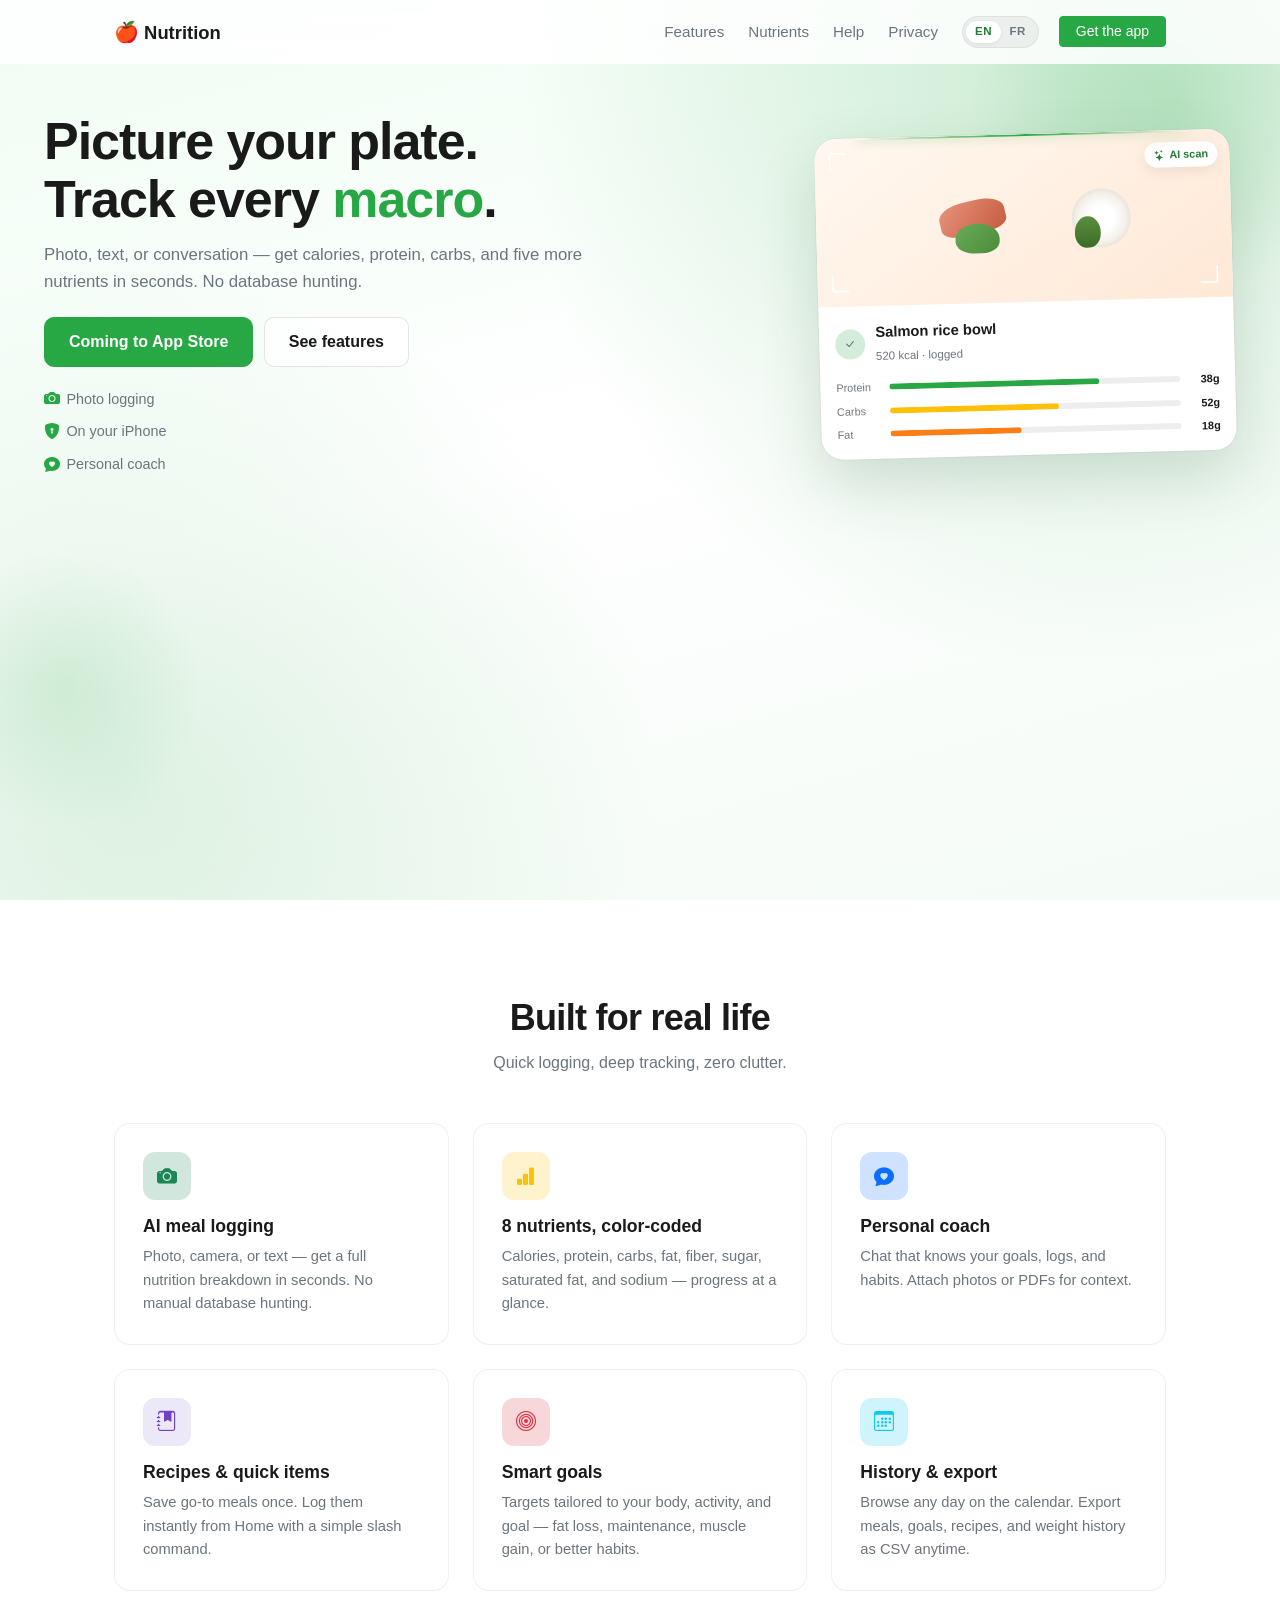
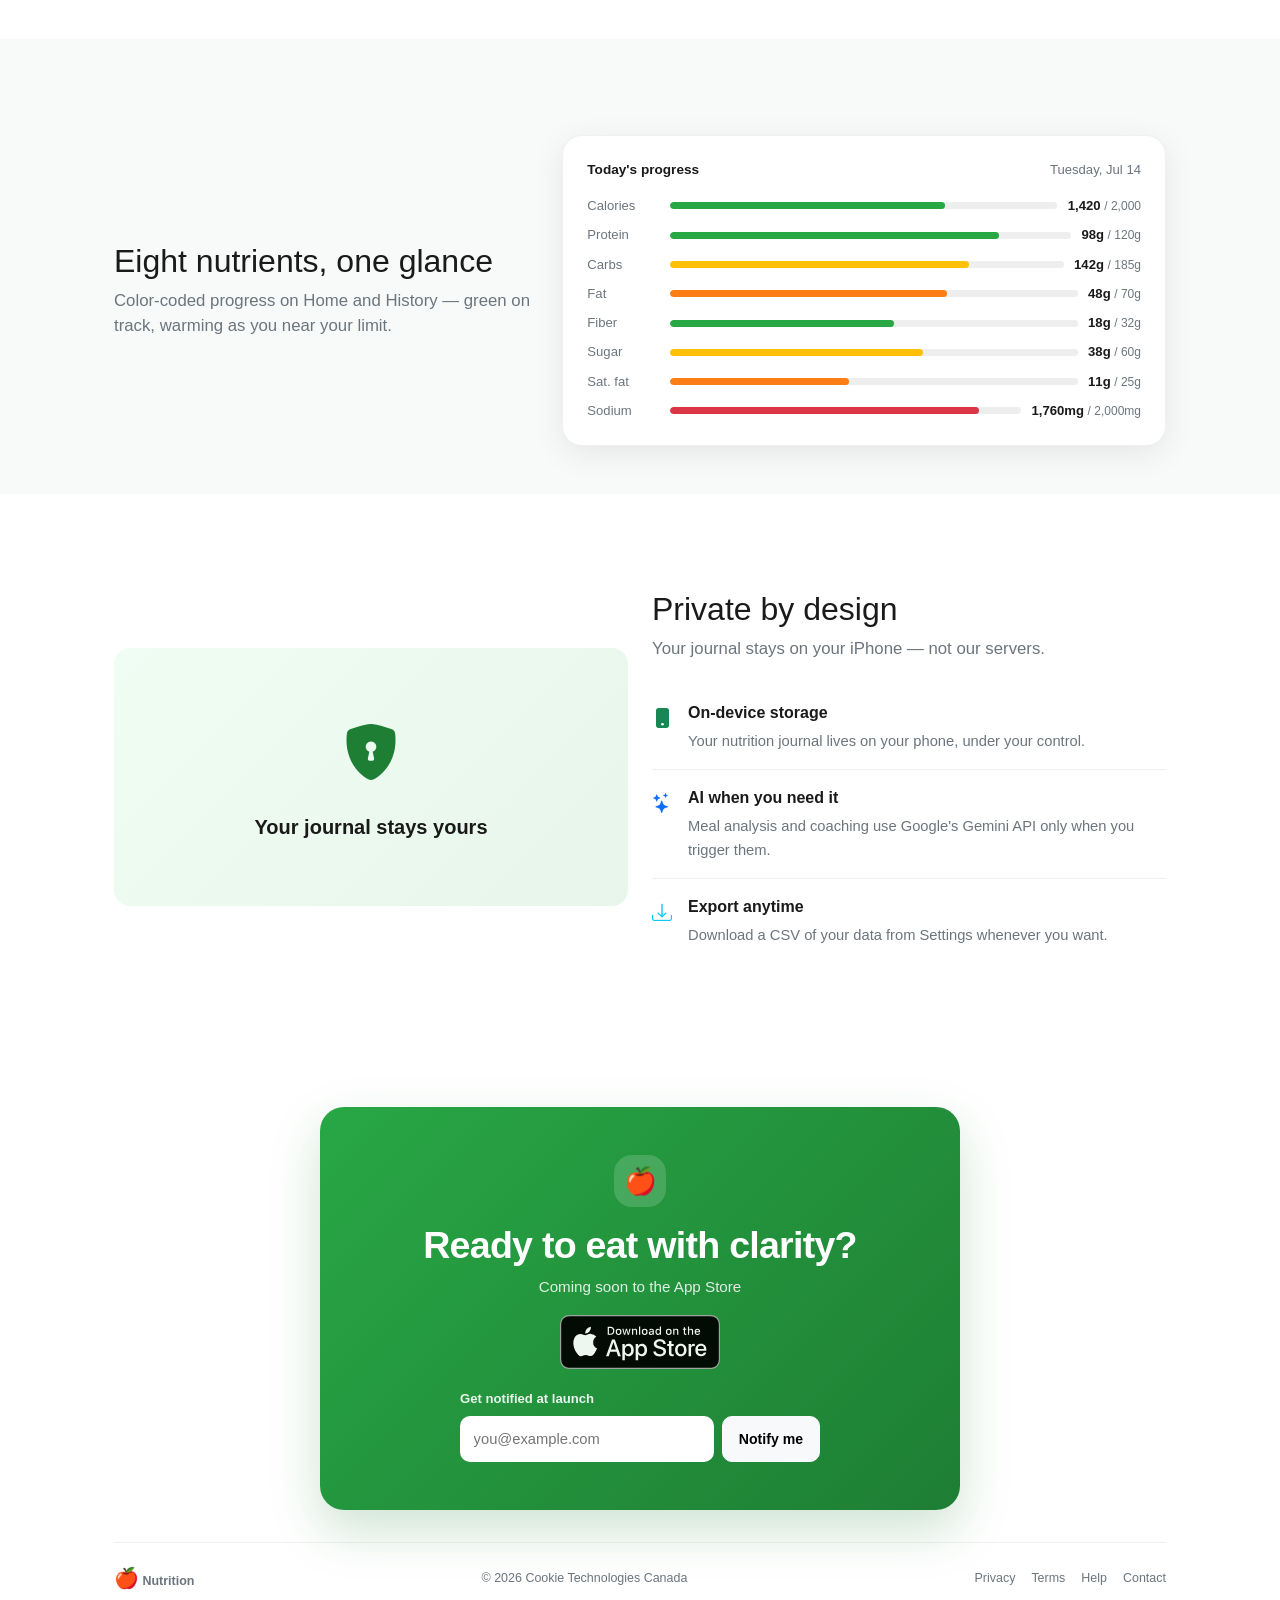
==== commit f82850ee: "Implement full bilingual site, legal translations, and launch polish - Extend i18n with URL lang par" ====
--- a/index.html
+++ b/index.html
@@ -5,6 +5,9 @@
   <meta name="viewport" content="width=device-width, initial-scale=1.0">
   <meta name="description" data-i18n="meta.description" content="Nutrition — AI-powered meal logging, smart goals, and a personal coach. Track 8 nutrients. Your data stays on your device.">
   <title data-i18n="meta.title">Nutrition — Log smarter. Hit your targets.</title>
+  <link rel="alternate" hreflang="en-CA" href="./" id="hreflang-en">
+  <link rel="alternate" hreflang="fr-CA" href="./?lang=fr" id="hreflang-fr">
+  <link rel="alternate" hreflang="x-default" href="./" id="hreflang-default">
   <!-- Bootstrap 5.3.3 (CDN) -->
   <link href="https://cdn.jsdelivr.net/npm/bootstrap@5.3.3/dist/css/bootstrap.min.css" rel="stylesheet" integrity="sha384-QWTKZyjpPEjISv5WaRU9OFeRpok6YctnYmDr5pNlyT2bRjXh0JMhjY6hW+ALEwIH" crossorigin="anonymous">
   <link href="https://cdn.jsdelivr.net/npm/bootstrap-icons@1.11.3/font/bootstrap-icons.min.css" rel="stylesheet">
@@ -15,7 +18,7 @@
   <!-- Navbar -->
   <nav class="navbar navbar-expand-lg fixed-top" id="mainNav">
     <div class="container">
-      <a class="navbar-brand fw-bold" href="index.html">
+      <a class="navbar-brand fw-bold" href="index.html" data-locale-link="index.html">
         <span class="brand-icon">🍎</span> Nutrition
       </a>
       <button class="navbar-toggler border-0" type="button" data-bs-toggle="collapse" data-bs-target="#navMenu" aria-controls="navMenu" aria-expanded="false" aria-label="Toggle navigation">
@@ -25,7 +28,7 @@
         <ul class="navbar-nav ms-auto align-items-lg-center gap-lg-2">
           <li class="nav-item"><a class="nav-link" href="#features" data-i18n="nav.features">Features</a></li>
           <li class="nav-item"><a class="nav-link" href="#nutrients" data-i18n="nav.nutrients">Nutrients</a></li>
-          <li class="nav-item"><a class="nav-link" href="help.html" data-i18n="nav.help">Help</a></li>
+          <li class="nav-item"><a class="nav-link" href="help.html" data-locale-link="help.html" data-i18n="nav.help">Help</a></li>
           <li class="nav-item"><a class="nav-link" href="#privacy" data-i18n="nav.privacy">Privacy</a></li>
           <li class="nav-item">
             <div class="lang-toggle" role="group" data-i18n-aria="lang.toggle" aria-label="Language">
@@ -95,9 +98,9 @@
                   </div>
                 </div>
                 <div class="hero-preview-macros">
-                  <div class="hero-preview-macro"><span data-i18n="hero.preview.protein">Protein</span><div class="macro-bar"><div class="macro-fill fill-green" style="width:72%"></div></div><span>38g</span></div>
-                  <div class="hero-preview-macro"><span data-i18n="hero.preview.carbs">Carbs</span><div class="macro-bar"><div class="macro-fill fill-yellow" style="width:58%"></div></div><span>52g</span></div>
-                  <div class="hero-preview-macro"><span data-i18n="hero.preview.fat">Fat</span><div class="macro-bar"><div class="macro-fill fill-orange" style="width:45%"></div></div><span>18g</span></div>
+                  <div class="hero-preview-macro"><span data-i18n="hero.preview.protein">Protein</span><div class="macro-bar"><div class="macro-fill fill-green hero-macro-fill" style="--fill-target:72%"></div></div><span>38g</span></div>
+                  <div class="hero-preview-macro"><span data-i18n="hero.preview.carbs">Carbs</span><div class="macro-bar"><div class="macro-fill fill-yellow hero-macro-fill" style="--fill-target:58%"></div></div><span>52g</span></div>
+                  <div class="hero-preview-macro"><span data-i18n="hero.preview.fat">Fat</span><div class="macro-bar"><div class="macro-fill fill-orange hero-macro-fill" style="--fill-target:45%"></div></div><span>18g</span></div>
                 </div>
               </div>
             </div>
@@ -271,19 +274,31 @@
         <span class="cta-mark">🍎</span>
         <h2 data-i18n="cta.title">Ready to eat with clarity?</h2>
         <p class="cta-lead mb-0" data-i18n="cta.lead">Coming soon to the App Store</p>
-        <a class="btn btn-light app-store-btn" href="#" data-i18n-aria="cta.aria" aria-label="Download on the App Store — coming soon">
-          <i class="bi bi-apple me-2"></i>
-          <span data-i18n="cta.button">App Store — Coming soon</span>
-        </a>
+        <div class="cta-actions">
+          <a class="app-store-badge-link" href="#" aria-disabled="true" data-i18n-aria="cta.badgeAlt" aria-label="Download on the App Store — coming soon">
+            <img class="app-store-badge-img" src="assets/app-store-badge-en.svg" width="160" height="54" data-i18n-alt="cta.badgeAlt" alt="Download on the App Store — coming soon">
+          </a>
+          <form class="waitlist-form" action="https://formsubmit.co/cookietechnologiescanada@gmail.com" method="POST">
+            <input type="hidden" name="_subject" value="Nutrition waitlist signup">
+            <input type="hidden" name="_captcha" value="false">
+            <input type="hidden" name="_template" value="table">
+            <label class="waitlist-label" for="waitlist-email" data-i18n="waitlist.label">Get notified at launch</label>
+            <div class="waitlist-row">
+              <input class="waitlist-input" id="waitlist-email" type="email" name="email" required autocomplete="email" data-i18n-placeholder="waitlist.placeholder" placeholder="you@example.com">
+              <button class="btn btn-light waitlist-btn" type="submit" data-i18n="waitlist.button">Notify me</button>
+            </div>
+            <p class="waitlist-feedback" role="status" aria-live="polite" hidden></p>
+          </form>
+        </div>
       </div>
       <footer class="site-footer cta-footer">
         <div class="footer-inner">
           <span class="footer-brand"><span class="brand-icon">🍎</span> Nutrition</span>
           <span class="footer-copy">© 2026 Cookie Technologies Canada</span>
           <nav class="footer-legal" aria-label="Legal">
-            <a class="footer-contact" href="privacy.html" data-i18n="footer.privacy">Privacy</a>
-            <a class="footer-contact" href="terms.html" data-i18n="footer.terms">Terms</a>
-            <a class="footer-contact" href="help.html" data-i18n="footer.help">Help</a>
+            <a class="footer-contact" href="privacy.html" data-locale-link="privacy.html" data-i18n="footer.privacy">Privacy</a>
+            <a class="footer-contact" href="terms.html" data-locale-link="terms.html" data-i18n="footer.terms">Terms</a>
+            <a class="footer-contact" href="help.html" data-locale-link="help.html" data-i18n="footer.help">Help</a>
             <a class="footer-contact" href="mailto:cookietechnologiescanada@gmail.com" data-i18n="footer.contact">Contact</a>
           </nav>
         </div>
--- a/css/style.css
+++ b/css/style.css
@@ -437,46 +437,34 @@
   text-align: right;
 }
 
+.hero-macro-fill {
+  width: 0;
+}
+
+.hero-preview-card.is-animated .hero-macro-fill {
+  animation: heroMacroFill 0.85s ease forwards;
+}
+
+.hero-preview-card.is-animated .hero-preview-macro:nth-child(1) .hero-macro-fill {
+  animation-delay: 0.15s;
+}
+
+.hero-preview-card.is-animated .hero-preview-macro:nth-child(2) .hero-macro-fill {
+  animation-delay: 0.35s;
+}
+
+.hero-preview-card.is-animated .hero-preview-macro:nth-child(3) .hero-macro-fill {
+  animation-delay: 0.55s;
+}
+
+@keyframes heroMacroFill {
+  from { width: 0; }
+  to { width: var(--fill-target, 50%); }
+}
+
 @keyframes heroCardFloat {
   0%, 100% { transform: rotate(-1.5deg) translateY(0); }
   50% { transform: rotate(-1.5deg) translateY(-8px); }
-}
-
-/* Hero demo — photo → AI → result */
-.hero-demo-col {
-  min-width: 0;
-}
-
-.hero-demo {
-  display: flex;
-  align-items: center;
-  justify-content: center;
-  gap: 0;
-  padding: 1.25rem 0.5rem;
-  position: relative;
-  max-width: 100%;
-}
-
-.demo-card {
-  background: #fff;
-  border-radius: 20px;
-  box-shadow: 0 16px 48px rgba(0, 0, 0, 0.1);
-  border: 1px solid rgba(0, 0, 0, 0.06);
-}
-
-.demo-photo {
-  width: 220px;
-  flex-shrink: 0;
-  overflow: hidden;
-  transform: rotate(-3deg);
-  z-index: 1;
-}
-
-.demo-photo-inner {
-  position: relative;
-  height: 200px;
-  background: linear-gradient(145deg, #fff8f0, #ffe8d6);
-  overflow: hidden;
 }
 
 .demo-food-plate {
@@ -558,101 +546,6 @@
   50% { top: 75%; opacity: 1; }
 }
 
-.demo-caption {
-  font-size: 0.78rem;
-  color: var(--text-muted);
-  padding: 0.65rem 0.85rem;
-  margin: 0;
-  display: flex;
-  align-items: center;
-  gap: 0.4rem;
-  border-top: 1px solid rgba(0, 0, 0, 0.05);
-}
-
-.demo-connector {
-  display: flex;
-  flex-direction: column;
-  align-items: center;
-  padding: 0 0.5rem;
-  z-index: 2;
-}
-
-.demo-connector-line {
-  width: 32px;
-  height: 2px;
-  background: linear-gradient(90deg, var(--accent-light), var(--accent), var(--accent-light));
-}
-
-.demo-connector-badge {
-  background: var(--accent);
-  color: #fff;
-  font-size: 0.72rem;
-  font-weight: 700;
-  padding: 0.3rem 0.65rem;
-  border-radius: 999px;
-  margin-top: -0.55rem;
-  display: flex;
-  align-items: center;
-  gap: 0.25rem;
-  box-shadow: 0 4px 12px rgba(40, 167, 69, 0.35);
-}
-
-.demo-result {
-  width: 260px;
-  flex-shrink: 0;
-  padding: 1.1rem;
-  transform: rotate(2deg);
-  z-index: 1;
-}
-
-.demo-result-header {
-  display: flex;
-  align-items: center;
-  gap: 0.65rem;
-  margin-bottom: 1rem;
-}
-
-.demo-result-check {
-  width: 32px;
-  height: 32px;
-  border-radius: 50%;
-  background: var(--accent-light);
-  color: var(--accent-dark);
-  display: flex;
-  align-items: center;
-  justify-content: center;
-  font-size: 1rem;
-  flex-shrink: 0;
-}
-
-.demo-result-header strong {
-  display: block;
-  font-size: 0.92rem;
-}
-
-.demo-result-header span {
-  font-size: 0.75rem;
-  color: var(--text-muted);
-}
-
-.demo-macros {
-  display: flex;
-  flex-direction: column;
-  gap: 0.55rem;
-}
-
-.demo-macro {
-  display: grid;
-  grid-template-columns: 52px 1fr 36px;
-  align-items: center;
-  gap: 0.5rem;
-}
-
-.macro-label {
-  font-size: 0.72rem;
-  color: var(--text-muted);
-}
-
 .macro-bar {
   height: 6px;
   background: #eee;
@@ -663,12 +556,6 @@
 .macro-fill {
   height: 100%;
   border-radius: 999px;
-}
-
-.macro-val {
-  font-size: 0.72rem;
-  font-weight: 600;
-  text-align: right;
 }
 
 .fill-green { background: var(--green); }
@@ -907,14 +794,74 @@
   margin-bottom: 1.35rem !important;
 }
 
-.app-store-btn {
+.cta-actions {
+  display: flex;
+  flex-direction: column;
+  align-items: center;
+  gap: 1.25rem;
+  width: 100%;
+}
+
+.app-store-badge-link {
+  display: inline-flex;
+  opacity: 0.92;
+  cursor: not-allowed;
+}
+
+.app-store-badge-link:hover {
+  opacity: 1;
+}
+
+.app-store-badge-img {
+  display: block;
+  width: min(160px, 70vw);
+  height: auto;
+}
+
+.waitlist-form {
+  width: 100%;
+  max-width: 360px;
+  text-align: left;
+}
+
+.waitlist-label {
+  display: block;
+  font-size: 0.82rem;
+  font-weight: 600;
+  color: rgba(255, 255, 255, 0.9);
+  margin-bottom: 0.5rem;
+}
+
+.waitlist-row {
+  display: flex;
+  gap: 0.5rem;
+}
+
+.waitlist-input {
+  flex: 1;
+  min-width: 0;
+  border: 0;
+  border-radius: 10px;
+  padding: 0.7rem 0.85rem;
+  font-size: 0.92rem;
+}
+
+.waitlist-btn {
   font-weight: 700;
-  font-size: 0.95rem;
-  display: inline-flex;
-  align-items: center;
-  padding: 0.75rem 1.5rem;
-  border-radius: 12px;
-  box-shadow: 0 10px 28px rgba(0, 0, 0, 0.14);
+  font-size: 0.88rem;
+  padding: 0.7rem 1rem;
+  border-radius: 10px;
+  white-space: nowrap;
+}
+
+.waitlist-feedback {
+  margin: 0.65rem 0 0;
+  font-size: 0.82rem;
+  color: rgba(255, 255, 255, 0.92);
+}
+
+.waitlist-feedback.is-error {
+  color: #ffe8e8;
 }
 
 .cta-footer {
@@ -992,25 +939,6 @@
   transform: translateY(0);
 }
 
-.hero-demo .demo-result {
-  animation: floatResult 4s ease-in-out infinite;
-}
-
-@keyframes floatResult {
-  0%, 100% { transform: rotate(2deg) translateY(0); }
-  50% { transform: rotate(2deg) translateY(-6px); }
-}
-
-.hero-demo .demo-photo {
-  animation: floatPhoto 4s ease-in-out infinite;
-  animation-delay: -2s;
-}
-
-@keyframes floatPhoto {
-  0%, 100% { transform: rotate(-3deg) translateY(0); }
-  50% { transform: rotate(-3deg) translateY(-6px); }
-}
-
 /* Responsive */
 @media (max-width: 991.98px) {
   .page-screen {
@@ -1018,8 +946,7 @@
   }
 
   .hero.page-screen {
-    min-height: 100svh;
-    min-height: 100dvh;
+    min-height: auto;
     padding: 0;
   }
 
@@ -1030,12 +957,11 @@
   }
 
   .hero-shell {
-    min-height: 100svh;
-    min-height: 100dvh;
-    padding-top: 5.5rem;
+    min-height: auto;
+    padding-top: 5rem;
     padding-bottom: 2rem;
-    justify-content: center;
-    gap: 2.75rem;
+    justify-content: flex-start;
+    gap: 2rem;
   }
 
   .hero-copy {
@@ -1311,12 +1237,7 @@
   }
 
   .cta-lead {
-    margin-bottom: 1.5rem !important;
-  }
-
-  .app-store-btn {
-    font-size: 1rem;
-    padding: 0.75rem 1.75rem;
+    margin-bottom: 1rem !important;
   }
 
   .footer-inner {
@@ -1382,6 +1303,14 @@
     font-size: 1.85rem;
   }
 
+  .waitlist-row {
+    flex-direction: column;
+  }
+
+  .waitlist-btn {
+    width: 100%;
+  }
+
   .nutrient-row {
     grid-template-columns: 50px minmax(0, 1fr) auto;
     gap: 0.35rem;
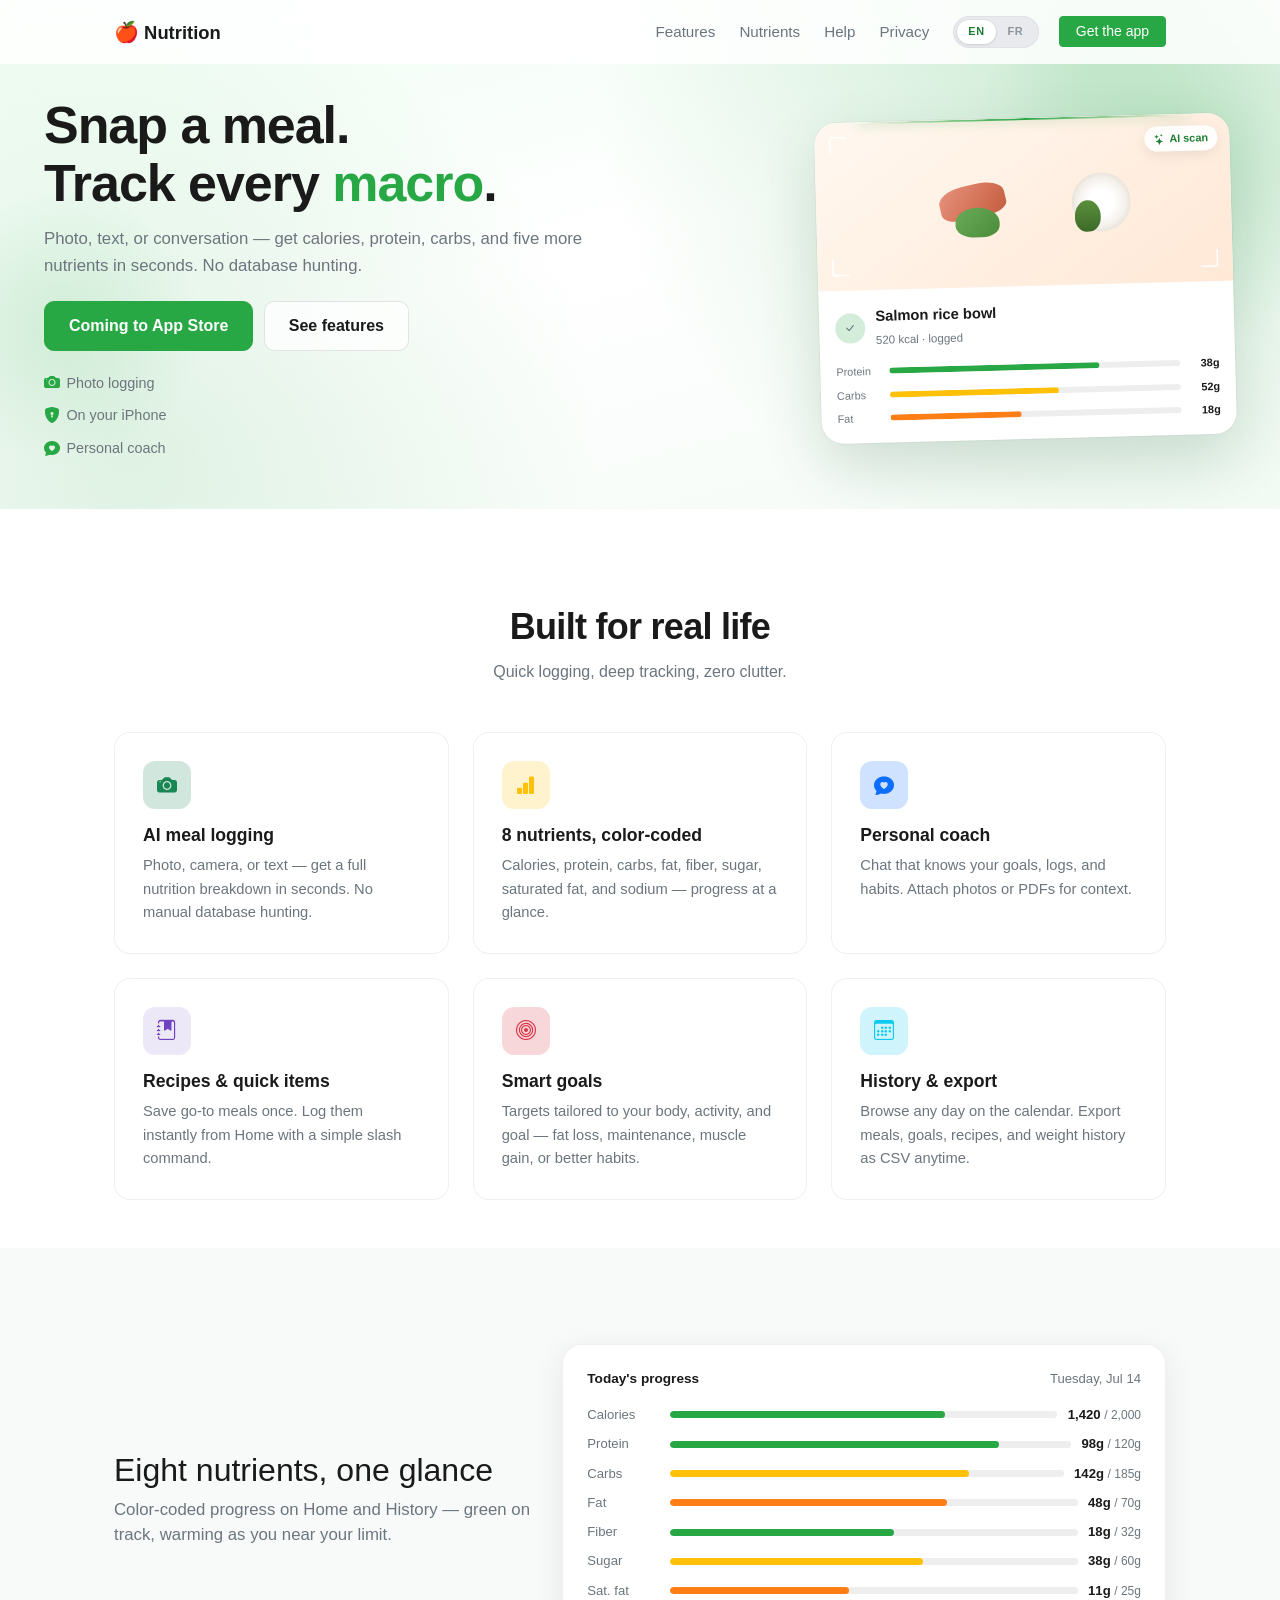
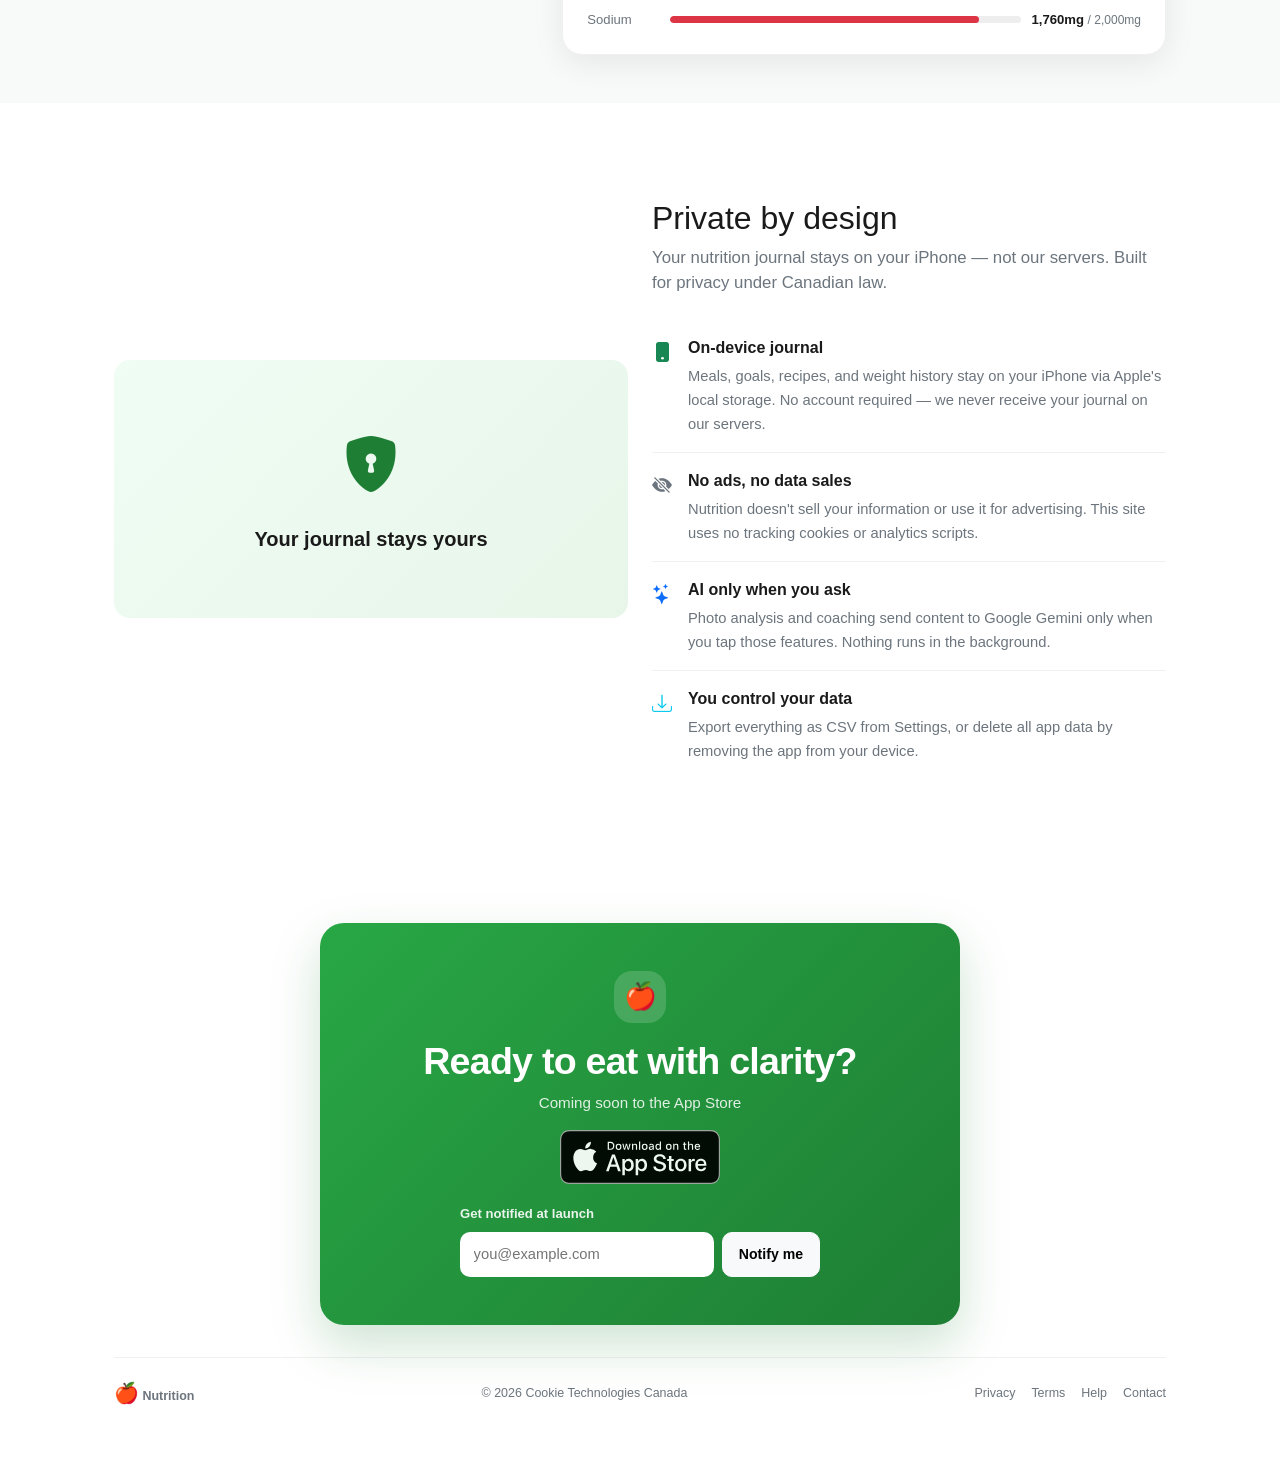
==== commit 782ec3d9: "Refine hero headline, language toggle, privacy section, and desktop spacing - Restore Snap a meal he" ====
--- a/index.html
+++ b/index.html
@@ -31,7 +31,8 @@
           <li class="nav-item"><a class="nav-link" href="help.html" data-locale-link="help.html" data-i18n="nav.help">Help</a></li>
           <li class="nav-item"><a class="nav-link" href="#privacy" data-i18n="nav.privacy">Privacy</a></li>
           <li class="nav-item">
-            <div class="lang-toggle" role="group" data-i18n-aria="lang.toggle" aria-label="Language">
+            <div class="lang-toggle" role="group" data-i18n-aria="lang.toggle" data-active-lang="en" aria-label="Language">
+              <span class="lang-toggle-thumb" aria-hidden="true"></span>
               <button type="button" class="lang-btn active" data-lang="en" aria-pressed="true">EN</button>
               <button type="button" class="lang-btn" data-lang="fr" aria-pressed="false">FR</button>
             </div>
@@ -54,7 +55,7 @@
       <div class="row align-items-center g-4 g-xl-5">
         <div class="col-lg-6 hero-copy">
           <h1 class="hero-title">
-            <span class="hero-title-line" data-i18n="hero.title1">Picture your plate.</span>
+            <span class="hero-title-line" data-i18n="hero.title1">Snap a meal.</span>
             <span class="hero-title-line"><span data-i18n="hero.title2a">Track every </span><em>macro</em><span data-i18n="hero.title2b">.</span></span>
           </h1>
           <p class="hero-lead" data-i18n="hero.lead">Photo, text, or chat — get calories, protein, carbs, and five more nutrients in seconds. No database hunting.</p>
@@ -238,27 +239,34 @@
         </div>
         <div class="col-lg-6">
           <h2 data-i18n="privacy.title">Private by design</h2>
-          <p class="text-secondary lead-sm" data-i18n="privacy.lead">Your journal stays on your iPhone — not our servers.</p>
+          <p class="text-secondary lead-sm" data-i18n="privacy.lead">Your nutrition journal stays on your iPhone — not our servers. Built for privacy under Canadian law.</p>
           <ul class="privacy-list">
             <li>
               <i class="bi bi-phone-fill privacy-list-icon text-success"></i>
               <div>
-                <strong data-i18n="privacy.item1.title">On-device storage</strong>
-                <span data-i18n="privacy.item1.desc">Your nutrition journal lives on your phone, under your control.</span>
+                <strong data-i18n="privacy.item1.title">On-device journal</strong>
+                <span data-i18n="privacy.item1.desc">Meals, goals, recipes, and weight history stay on your iPhone via Apple's local storage. No account required — we never receive your journal on our servers.</span>
+              </div>
+            </li>
+            <li>
+              <i class="bi bi-eye-slash-fill privacy-list-icon text-secondary"></i>
+              <div>
+                <strong data-i18n="privacy.item2.title">No ads, no data sales</strong>
+                <span data-i18n="privacy.item2.desc">Nutrition doesn't sell your information or use it for advertising. This site uses no tracking cookies or analytics scripts.</span>
               </div>
             </li>
             <li>
               <i class="bi bi-stars privacy-list-icon text-primary"></i>
               <div>
-                <strong data-i18n="privacy.item2.title">AI when you need it</strong>
-                <span data-i18n="privacy.item2.desc">Meal analysis and coaching use Google's Gemini API only when you trigger them.</span>
+                <strong data-i18n="privacy.item3.title">AI only when you ask</strong>
+                <span data-i18n="privacy.item3.desc">Photo analysis and coaching send content to Google Gemini only when you tap those features. Nothing runs in the background.</span>
               </div>
             </li>
             <li>
               <i class="bi bi-download privacy-list-icon text-info"></i>
               <div>
-                <strong data-i18n="privacy.item3.title">Export anytime</strong>
-                <span data-i18n="privacy.item3.desc">Download a CSV of your data from Settings whenever you want.</span>
+                <strong data-i18n="privacy.item4.title">You control your data</strong>
+                <span data-i18n="privacy.item4.desc">Export everything as CSV from Settings, or delete all app data by removing the app from your device.</span>
               </div>
             </li>
           </ul>
--- a/css/style.css
+++ b/css/style.css
@@ -74,37 +74,63 @@
 }
 
 .lang-toggle {
-  display: inline-flex;
-  align-items: center;
-  gap: 0;
-  padding: 0.2rem;
+  position: relative;
+  display: inline-grid;
+  grid-template-columns: 1fr 1fr;
+  align-items: center;
+  width: 5.35rem;
+  padding: 0.18rem;
   border-radius: 999px;
-  background: rgba(0, 0, 0, 0.05);
-  border: 1px solid rgba(0, 0, 0, 0.06);
+  background: #e8eaed;
+  border: 1px solid rgba(0, 0, 0, 0.04);
   margin: 0.5rem 0;
+  isolation: isolate;
+}
+
+.lang-toggle-thumb {
+  position: absolute;
+  top: 0.18rem;
+  left: 0.18rem;
+  width: calc(50% - 0.18rem);
+  height: calc(100% - 0.36rem);
+  border-radius: 999px;
+  background: #fff;
+  box-shadow: 0 1px 3px rgba(0, 0, 0, 0.1), 0 0 0 1px rgba(0, 0, 0, 0.03);
+  transition: transform 0.22s cubic-bezier(0.4, 0, 0.2, 1);
+  pointer-events: none;
+  z-index: 0;
+}
+
+.lang-toggle[data-active-lang="fr"] .lang-toggle-thumb {
+  transform: translateX(calc(100% + 0.18rem));
 }
 
 .lang-btn {
+  position: relative;
+  z-index: 1;
   border: 0;
   background: transparent;
-  color: var(--text-muted);
-  font-size: 0.72rem;
+  color: #8b939c;
+  font-size: 0.68rem;
   font-weight: 700;
-  letter-spacing: 0.04em;
-  padding: 0.28rem 0.55rem;
+  letter-spacing: 0.06em;
+  padding: 0.34rem 0.45rem;
   border-radius: 999px;
   line-height: 1.2;
-  transition: background 0.2s ease, color 0.2s ease;
+  transition: color 0.2s ease;
 }
 
 .lang-btn:hover {
-  color: var(--text);
+  color: #5f6670;
 }
 
 .lang-btn.active {
-  background: #fff;
   color: var(--accent-dark);
-  box-shadow: 0 1px 4px rgba(0, 0, 0, 0.08);
+}
+
+.lang-btn:focus-visible {
+  outline: 2px solid var(--accent);
+  outline-offset: 2px;
 }
 
 @media (min-width: 992px) {
@@ -1108,15 +1134,16 @@
   }
 
   .hero.page-screen {
-    min-height: 100svh;
-    min-height: 100dvh;
+    min-height: auto;
+    padding-top: 5.5rem;
+    padding-bottom: 3rem;
   }
 
   .hero-shell {
     display: block;
     min-height: auto;
-    padding-top: 1rem;
-    padding-bottom: 1rem;
+    padding-top: 0.5rem;
+    padding-bottom: 0;
   }
 
   .hero-copy {
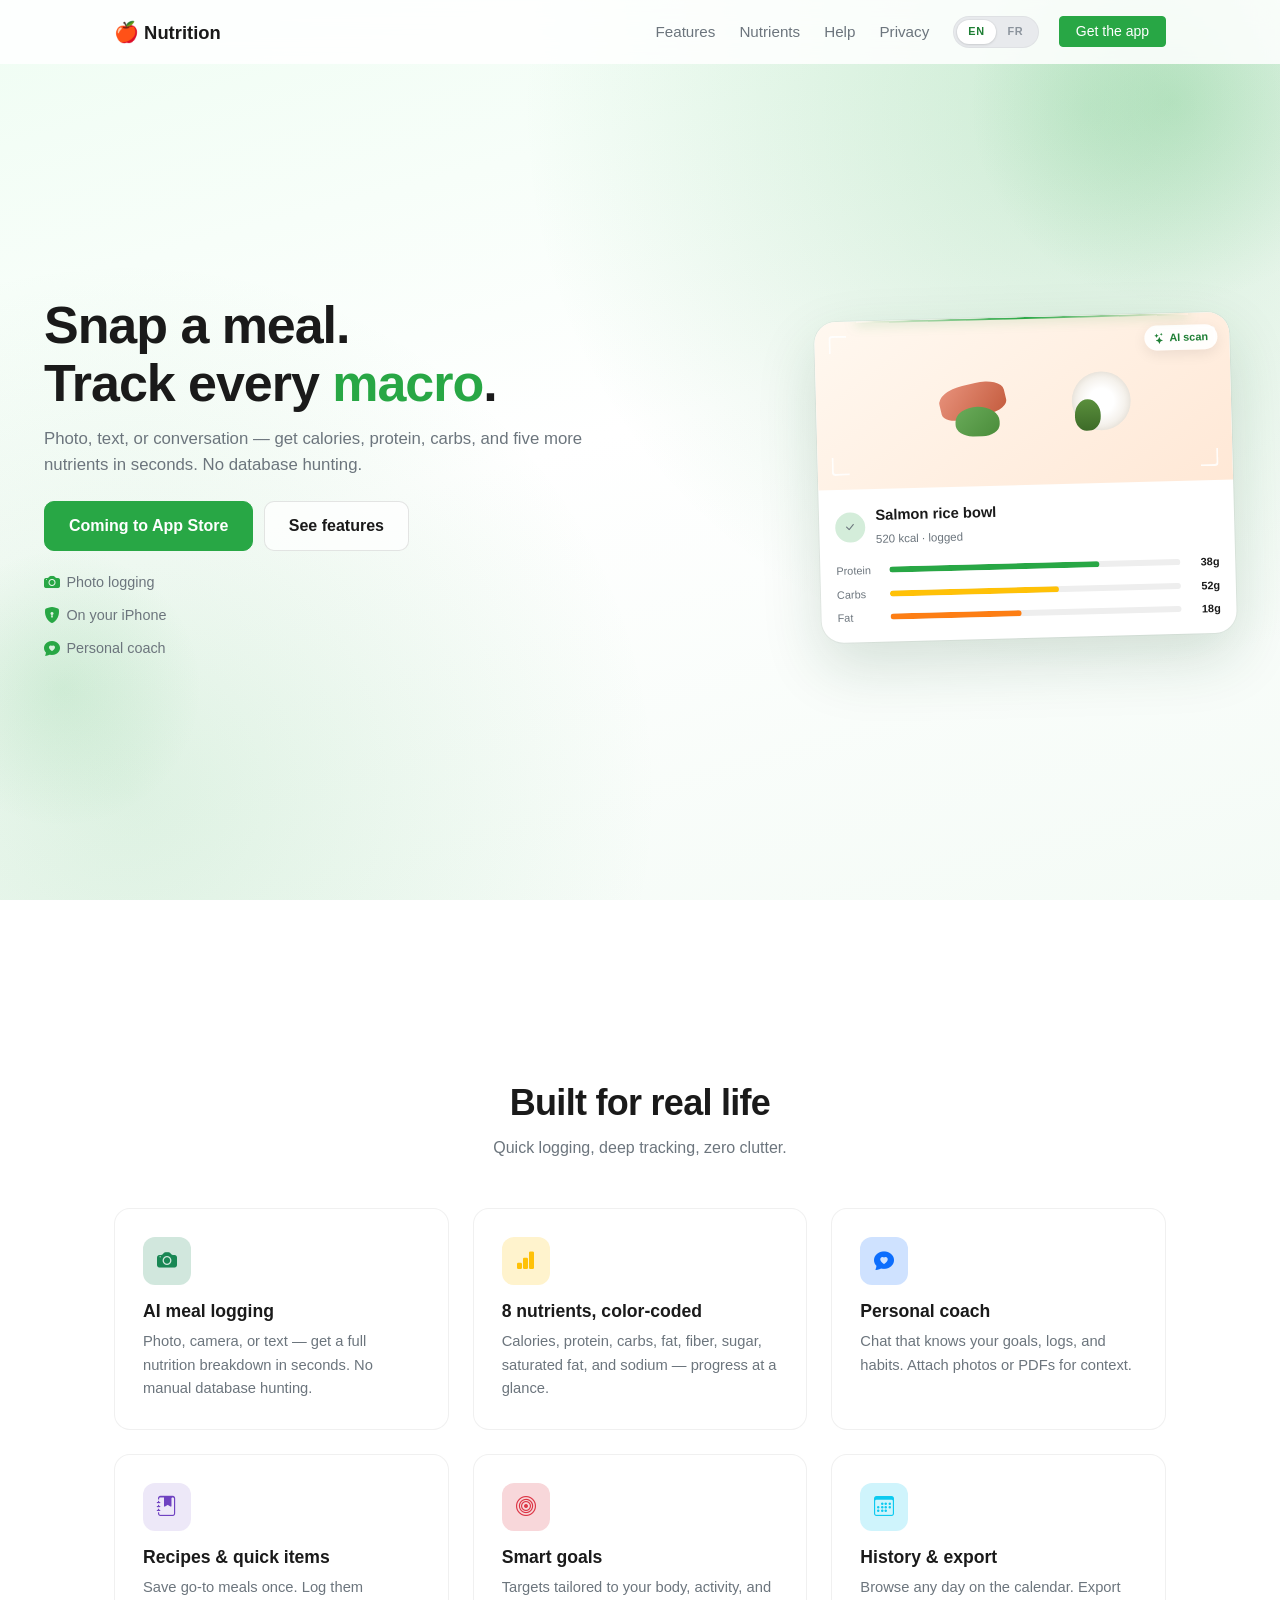
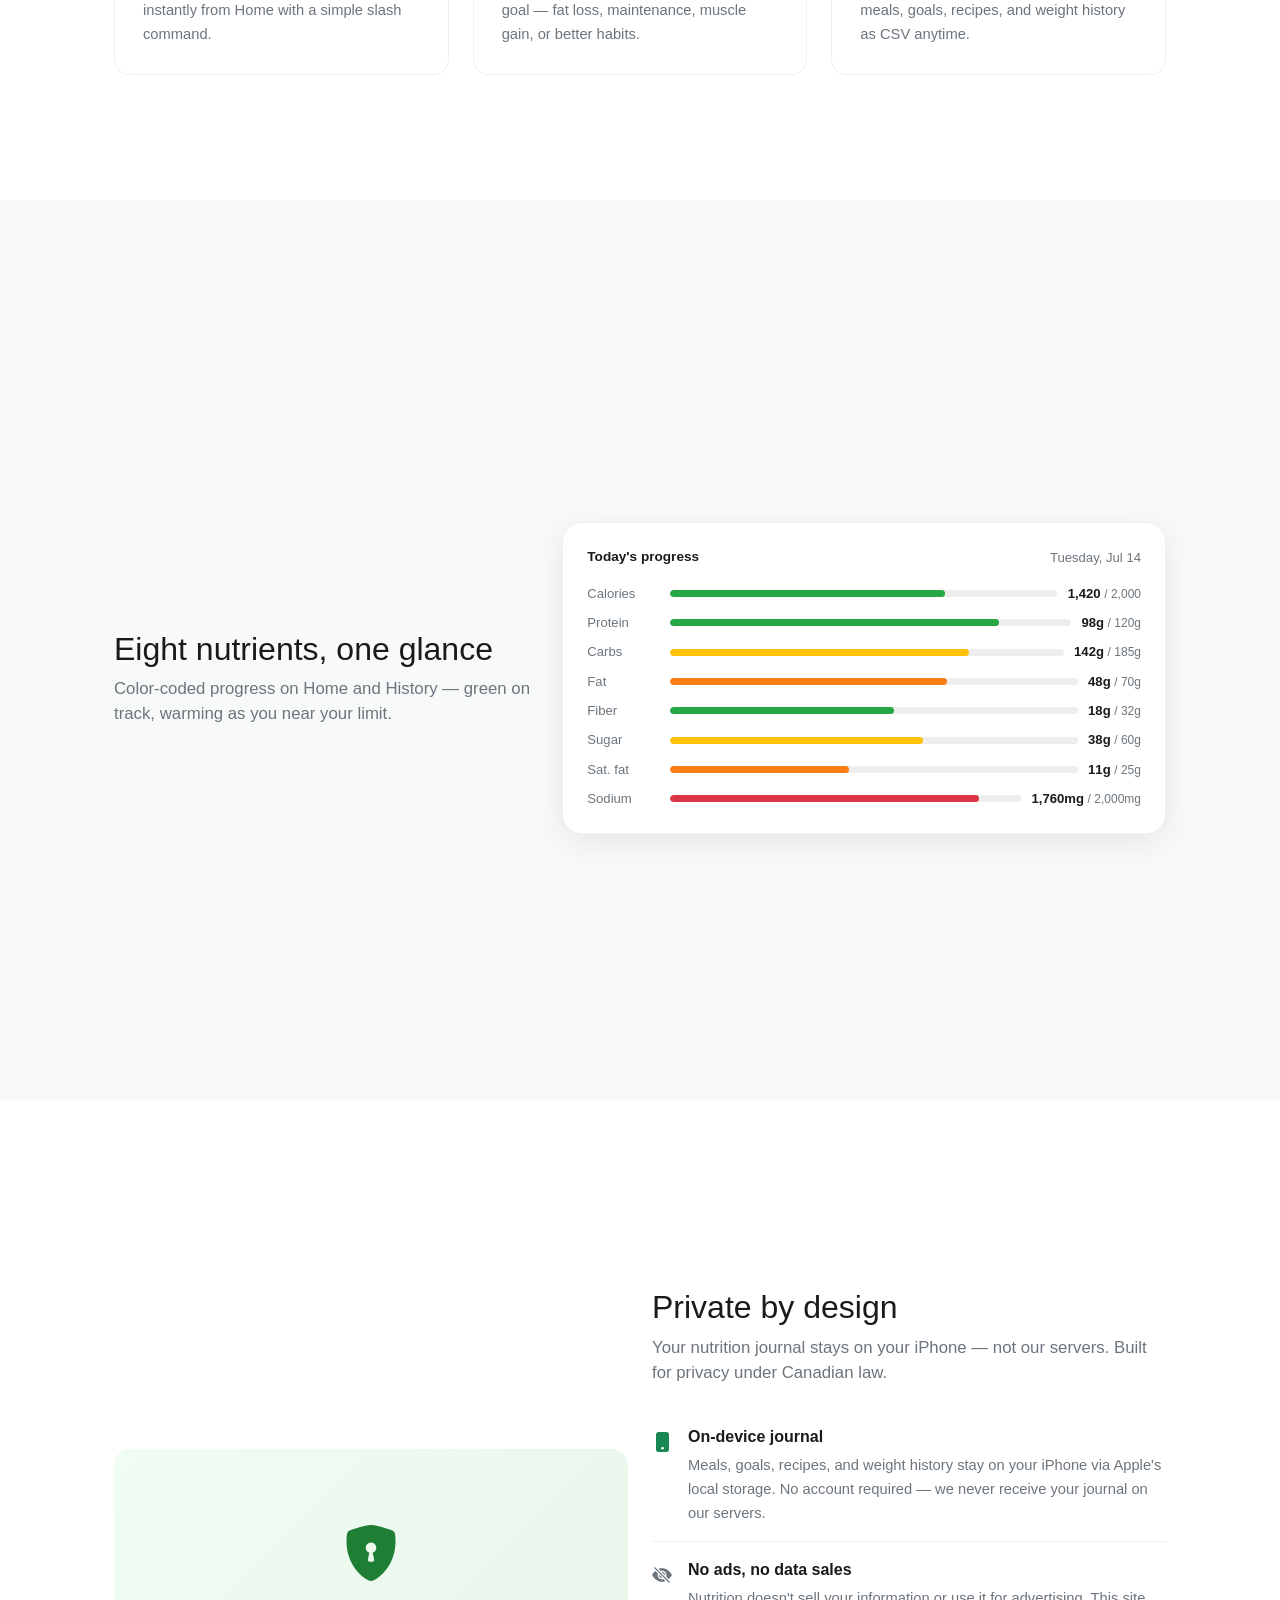
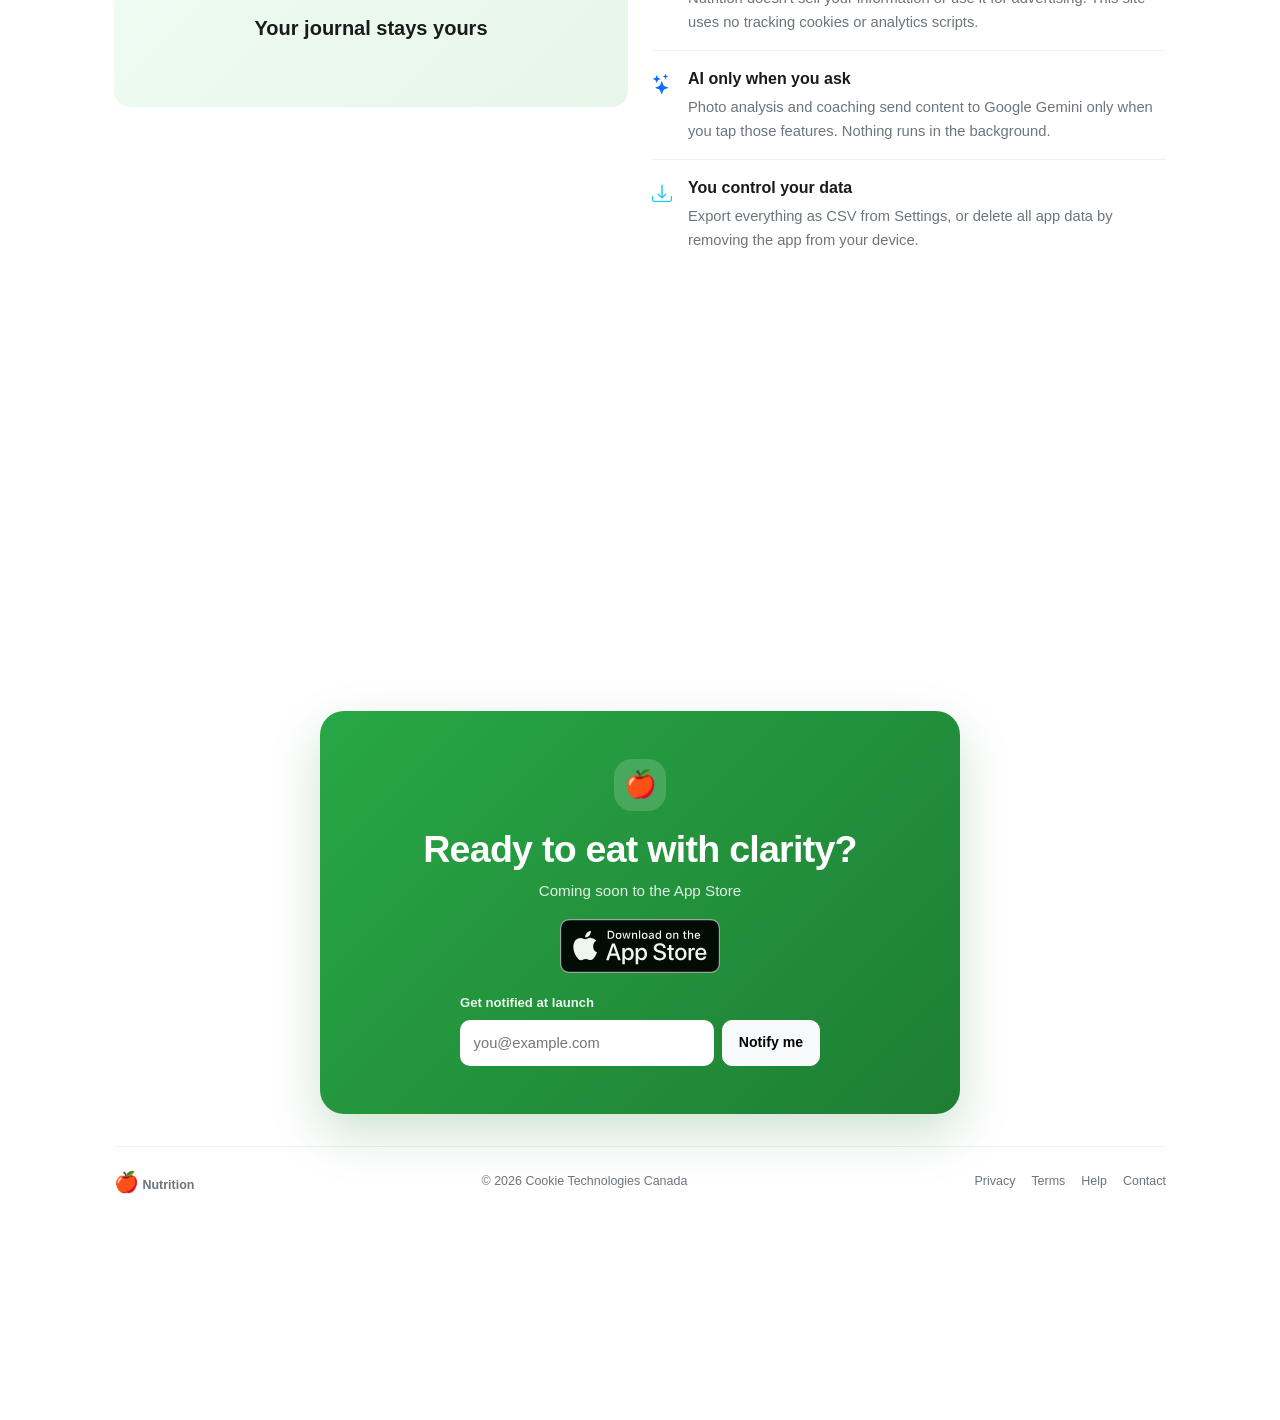
==== commit f644abc1: "Make every landing section full viewport on mobile and desktop - Apply min-height 100dvh to all page" ====
--- a/index.html
+++ b/index.html
@@ -119,42 +119,42 @@
         <p class="text-secondary" data-i18n="features.sub">Quick logging, deep tracking, zero clutter.</p>
       </div>
       <div class="row g-4">
-        <div class="col-md-6 col-lg-4">
+        <div class="col-6 col-lg-4">
           <article class="feature-card h-100">
             <div class="feature-icon bg-success-subtle text-success"><i class="bi bi-camera-fill"></i></div>
             <h3 data-i18n="feature1.title">AI meal logging</h3>
             <p data-i18n="feature1.desc">Photo, camera, or text — get a full nutrition breakdown in seconds. No manual database hunting.</p>
           </article>
         </div>
-        <div class="col-md-6 col-lg-4">
+        <div class="col-6 col-lg-4">
           <article class="feature-card h-100">
             <div class="feature-icon bg-warning-subtle text-warning"><i class="bi bi-bar-chart-fill"></i></div>
             <h3 data-i18n="feature2.title">8 nutrients, color-coded</h3>
             <p data-i18n="feature2.desc">Calories, protein, carbs, fat, fiber, sugar, saturated fat, and sodium — progress at a glance.</p>
           </article>
         </div>
-        <div class="col-md-6 col-lg-4">
+        <div class="col-6 col-lg-4">
           <article class="feature-card h-100">
             <div class="feature-icon bg-primary-subtle text-primary"><i class="bi bi-chat-heart-fill"></i></div>
             <h3 data-i18n="feature3.title">Personal coach</h3>
             <p data-i18n="feature3.desc">Chat that knows your goals, logs, and habits. Attach photos or PDFs for context.</p>
           </article>
         </div>
-        <div class="col-md-6 col-lg-4">
+        <div class="col-6 col-lg-4">
           <article class="feature-card h-100">
             <div class="feature-icon bg-purple-subtle text-purple"><i class="bi bi-journal-bookmark-fill"></i></div>
             <h3 data-i18n="feature4.title">Recipes &amp; quick items</h3>
             <p data-i18n="feature4.desc">Save go-to meals once. Log them instantly from Home with a simple slash command.</p>
           </article>
         </div>
-        <div class="col-md-6 col-lg-4">
+        <div class="col-6 col-lg-4">
           <article class="feature-card h-100">
             <div class="feature-icon bg-danger-subtle text-danger"><i class="bi bi-bullseye"></i></div>
             <h3 data-i18n="feature5.title">Smart goals</h3>
             <p data-i18n="feature5.desc">Targets tailored to your body, activity, and goal — fat loss, maintenance, muscle gain, or better habits.</p>
           </article>
         </div>
-        <div class="col-md-6 col-lg-4">
+        <div class="col-6 col-lg-4">
           <article class="feature-card h-100">
             <div class="feature-icon bg-info-subtle text-info"><i class="bi bi-calendar3"></i></div>
             <h3 data-i18n="feature6.title">History &amp; export</h3>
--- a/css/style.css
+++ b/css/style.css
@@ -25,6 +25,7 @@
 html {
   overflow-x: clip;
   background: var(--accent-dark);
+  scroll-snap-type: y proximity;
 }
 
 body {
@@ -168,13 +169,17 @@
   display: flex;
   flex-direction: column;
   justify-content: center;
-  padding: 5rem 0 2.5rem;
-  box-sizing: border-box;
-}
-
-.hero.page-screen {
   min-height: 100svh;
   min-height: 100dvh;
+  padding: 5.5rem 0 2rem;
+  box-sizing: border-box;
+  scroll-snap-align: start;
+  scroll-snap-stop: always;
+}
+
+.hero.page-screen {
+  padding-top: 0;
+  padding-bottom: 0;
 }
 
 .page-screen > .container,
@@ -184,7 +189,7 @@
 }
 
 .page-screen-end {
-  justify-content: stretch;
+  justify-content: center;
   padding: 0;
   background: linear-gradient(160deg, #2ecc71 0%, var(--accent) 42%, var(--accent-dark) 100%);
   color: #fff;
@@ -194,8 +199,11 @@
   flex: 1;
   display: flex;
   flex-direction: column;
-  justify-content: flex-start;
+  justify-content: center;
   align-items: center;
+  width: 100%;
+  min-height: 100svh;
+  min-height: 100dvh;
   padding-top: 5.5rem;
   padding-bottom: max(1.25rem, env(safe-area-inset-bottom));
   box-sizing: border-box;
@@ -248,8 +256,13 @@
   flex-direction: column;
   justify-content: center;
   flex: 1;
-  min-height: calc(100svh - 5rem);
+  width: 100%;
+  min-height: 100svh;
+  min-height: 100dvh;
   max-width: 1280px;
+  padding-top: 5.5rem;
+  padding-bottom: 2rem;
+  box-sizing: border-box;
 }
 
 .hero-copy {
@@ -968,26 +981,14 @@
 /* Responsive */
 @media (max-width: 991.98px) {
   .page-screen {
-    padding: 4.75rem 0 2rem;
-  }
-
-  .hero.page-screen {
-    min-height: auto;
-    padding: 0;
-  }
-
-  .page-screen-end {
-    min-height: auto;
-    display: flex;
-    flex-direction: column;
+    padding: 5rem 0 1.5rem;
   }
 
   .hero-shell {
-    min-height: auto;
     padding-top: 5rem;
-    padding-bottom: 2rem;
-    justify-content: flex-start;
-    gap: 2rem;
+    padding-bottom: 1.5rem;
+    gap: 1.5rem;
+    justify-content: center;
   }
 
   .hero-copy {
@@ -1050,6 +1051,66 @@
     padding-bottom: 0;
   }
 
+  #features .row {
+    --bs-gutter-x: 0.65rem;
+    --bs-gutter-y: 0.65rem;
+  }
+
+  #features .section-header {
+    margin-bottom: 1rem;
+  }
+
+  #features .section-header h2 {
+    font-size: 1.35rem;
+  }
+
+  #features .feature-card {
+    padding: 0.85rem 0.9rem;
+  }
+
+  #features .feature-icon {
+    width: 36px;
+    height: 36px;
+    font-size: 1rem;
+    margin-bottom: 0.5rem;
+  }
+
+  #features .feature-card h3 {
+    font-size: 0.86rem;
+    margin-bottom: 0.25rem;
+  }
+
+  #features .feature-card p {
+    font-size: 0.74rem;
+    line-height: 1.45;
+  }
+
+  #privacy .row {
+    --bs-gutter-y: 1rem;
+  }
+
+  #privacy .privacy-visual {
+    padding: 1.5rem 1rem;
+  }
+
+  #privacy .privacy-list {
+    margin-top: 1rem;
+  }
+
+  #privacy .privacy-list li {
+    padding: 0.5rem 0;
+    gap: 0.75rem;
+  }
+
+  #privacy .privacy-list strong {
+    font-size: 0.88rem;
+  }
+
+  #privacy .privacy-list span {
+    font-size: 0.78rem;
+    line-height: 1.5;
+  }
+
   .section-header {
     margin-bottom: 1.75rem;
   }
@@ -1115,9 +1176,8 @@
   }
 
   .cta-shell {
-    flex: none;
-    justify-content: flex-start;
-    padding-top: 4rem;
+    justify-content: center;
+    padding-top: 5rem;
     padding-bottom: max(1rem, env(safe-area-inset-bottom));
   }
 
@@ -1130,20 +1190,17 @@
 
 @media (min-width: 992px) {
   .page-screen {
-    padding: 6rem 0 3rem;
-  }
-
-  .hero.page-screen {
-    min-height: auto;
+    padding: 5.5rem 0 2rem;
+  }
+
+  .hero-shell {
+    display: flex;
+    flex-direction: column;
+    justify-content: center;
+    min-height: 100svh;
+    min-height: 100dvh;
     padding-top: 5.5rem;
-    padding-bottom: 3rem;
-  }
-
-  .hero-shell {
-    display: block;
-    min-height: auto;
-    padding-top: 0.5rem;
-    padding-bottom: 0;
+    padding-bottom: 2rem;
   }
 
   .hero-copy {
@@ -1166,9 +1223,11 @@
   }
 
   .cta-shell {
-    min-height: auto;
-    padding-top: 0;
-    padding-bottom: 0;
+    min-height: 100svh;
+    min-height: 100dvh;
+    justify-content: center;
+    padding-top: 5.5rem;
+    padding-bottom: 2rem;
   }
 
   .cta-card {
@@ -1279,9 +1338,9 @@
   }
 
   .hero-shell {
-    padding-top: 5.25rem;
-    padding-bottom: 2.25rem;
-    gap: 2.25rem;
+    padding-top: 5rem;
+    padding-bottom: 1.25rem;
+    gap: 1.25rem;
   }
 
   .hero-copy {
